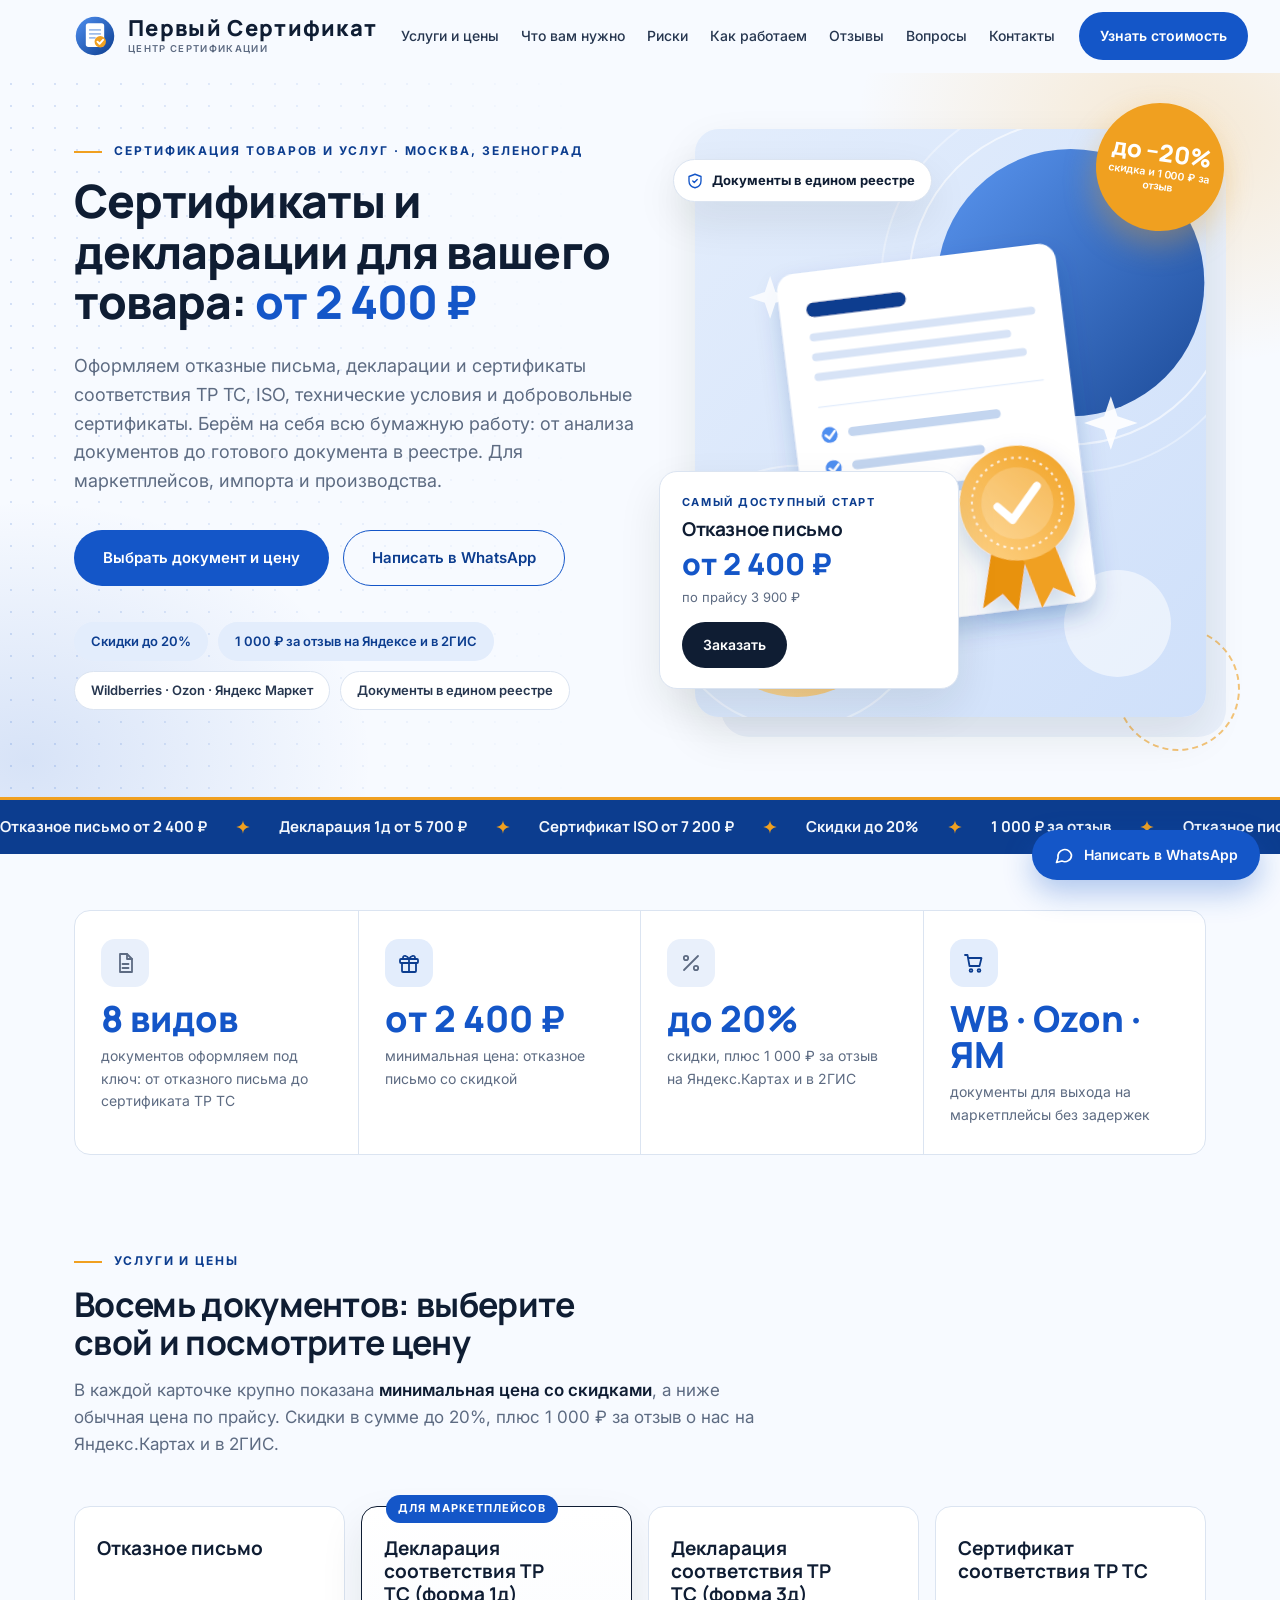
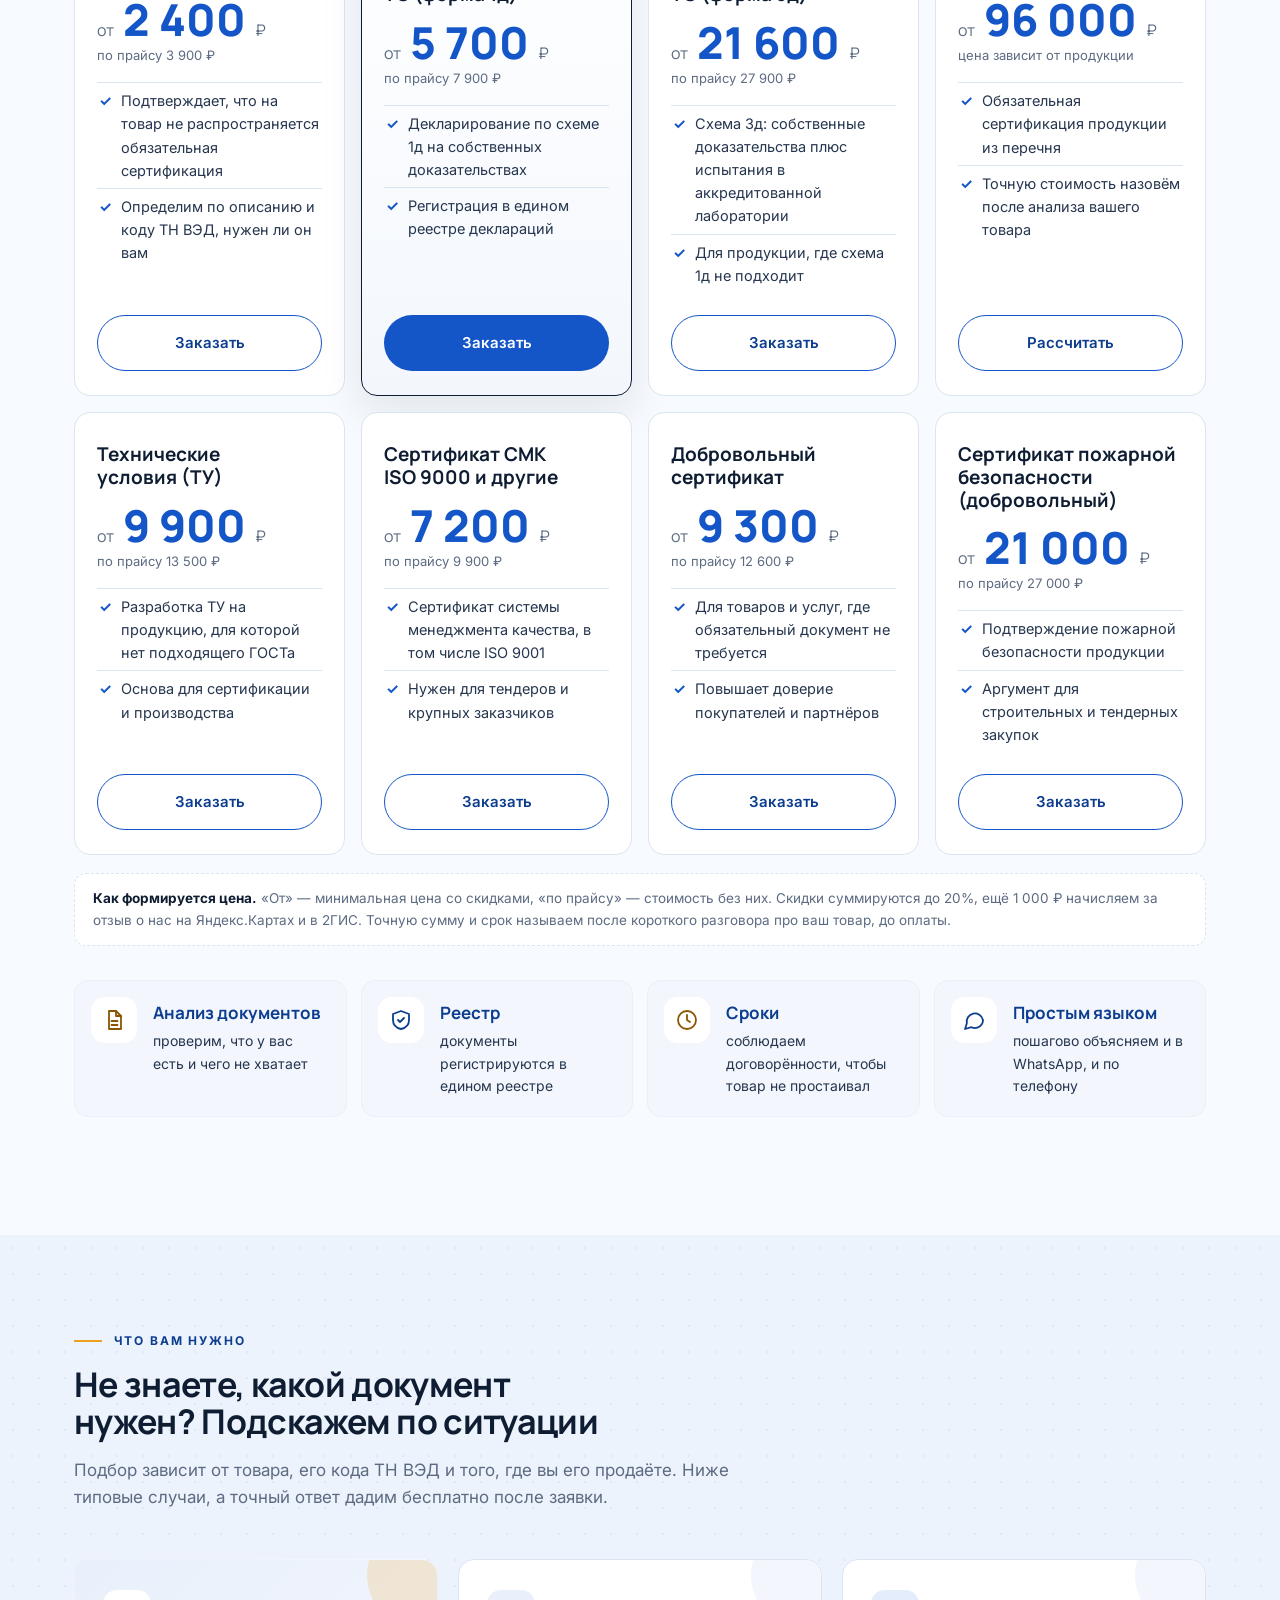
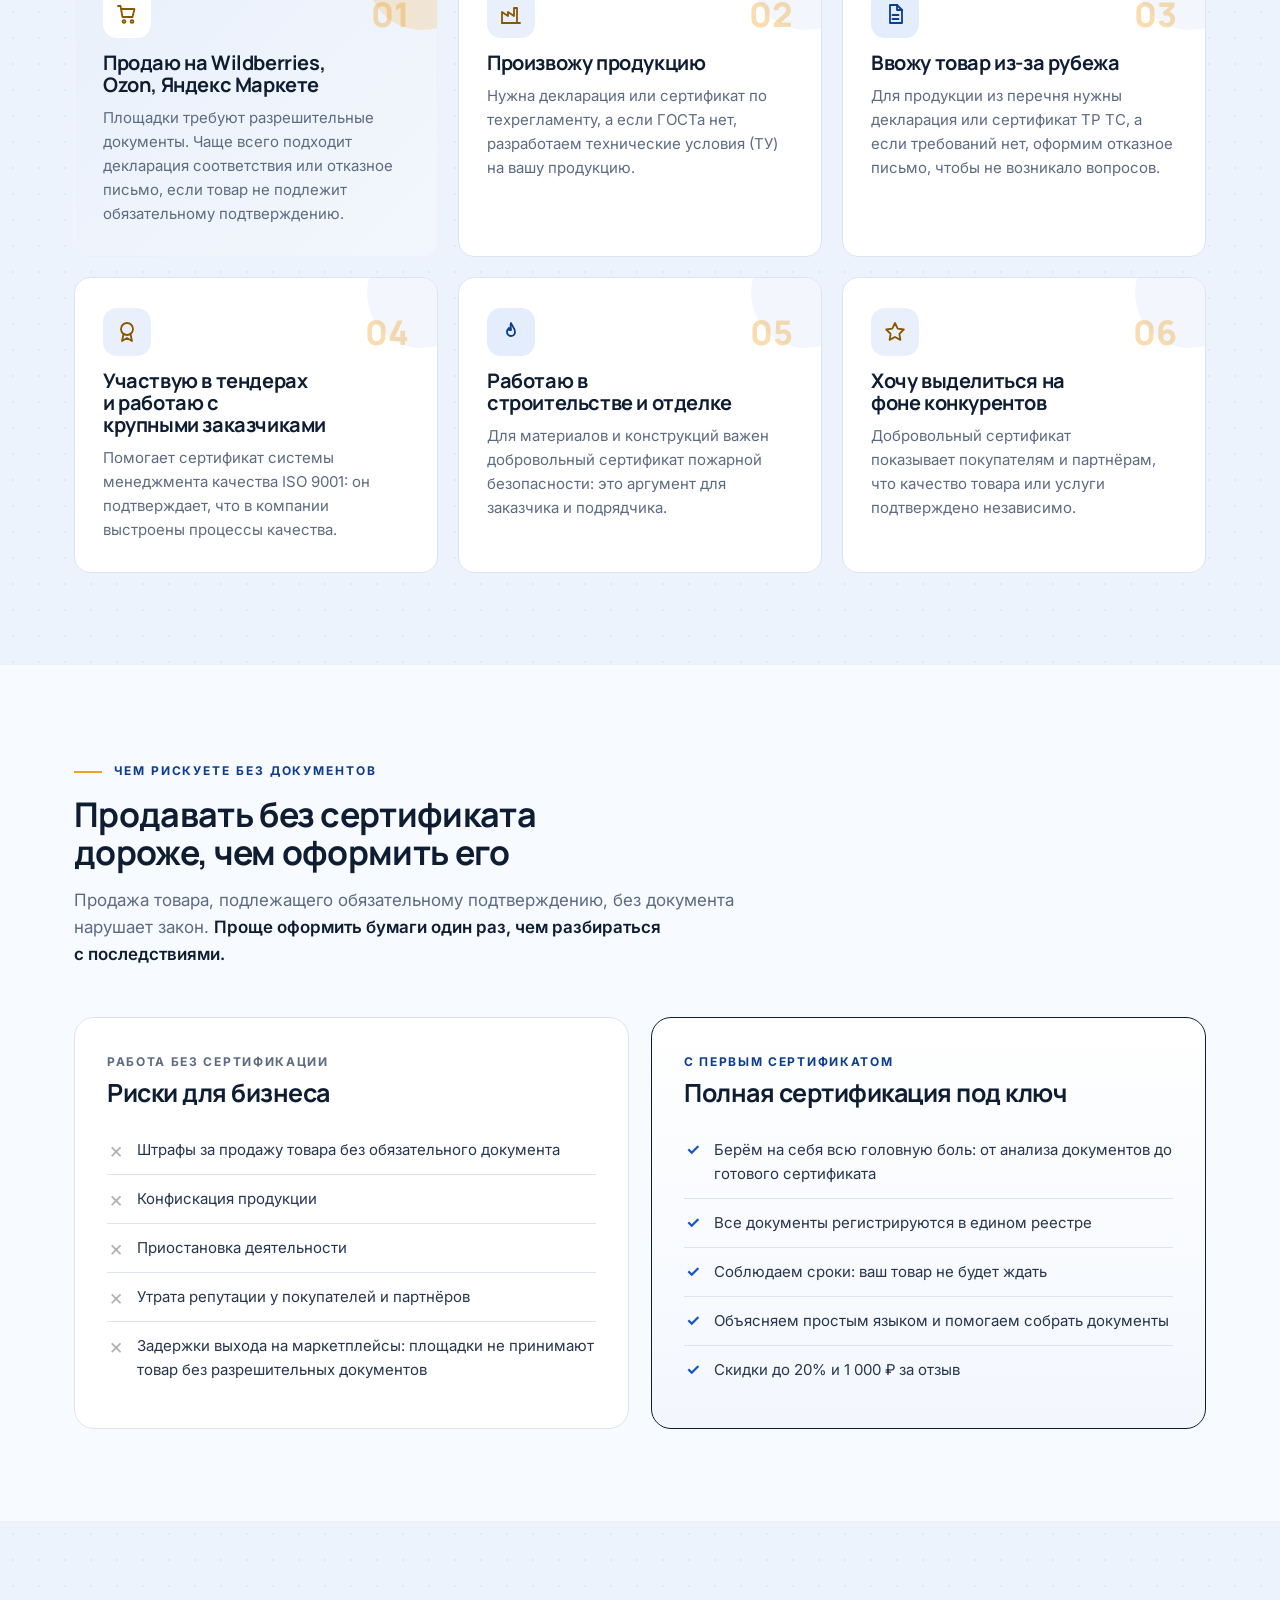
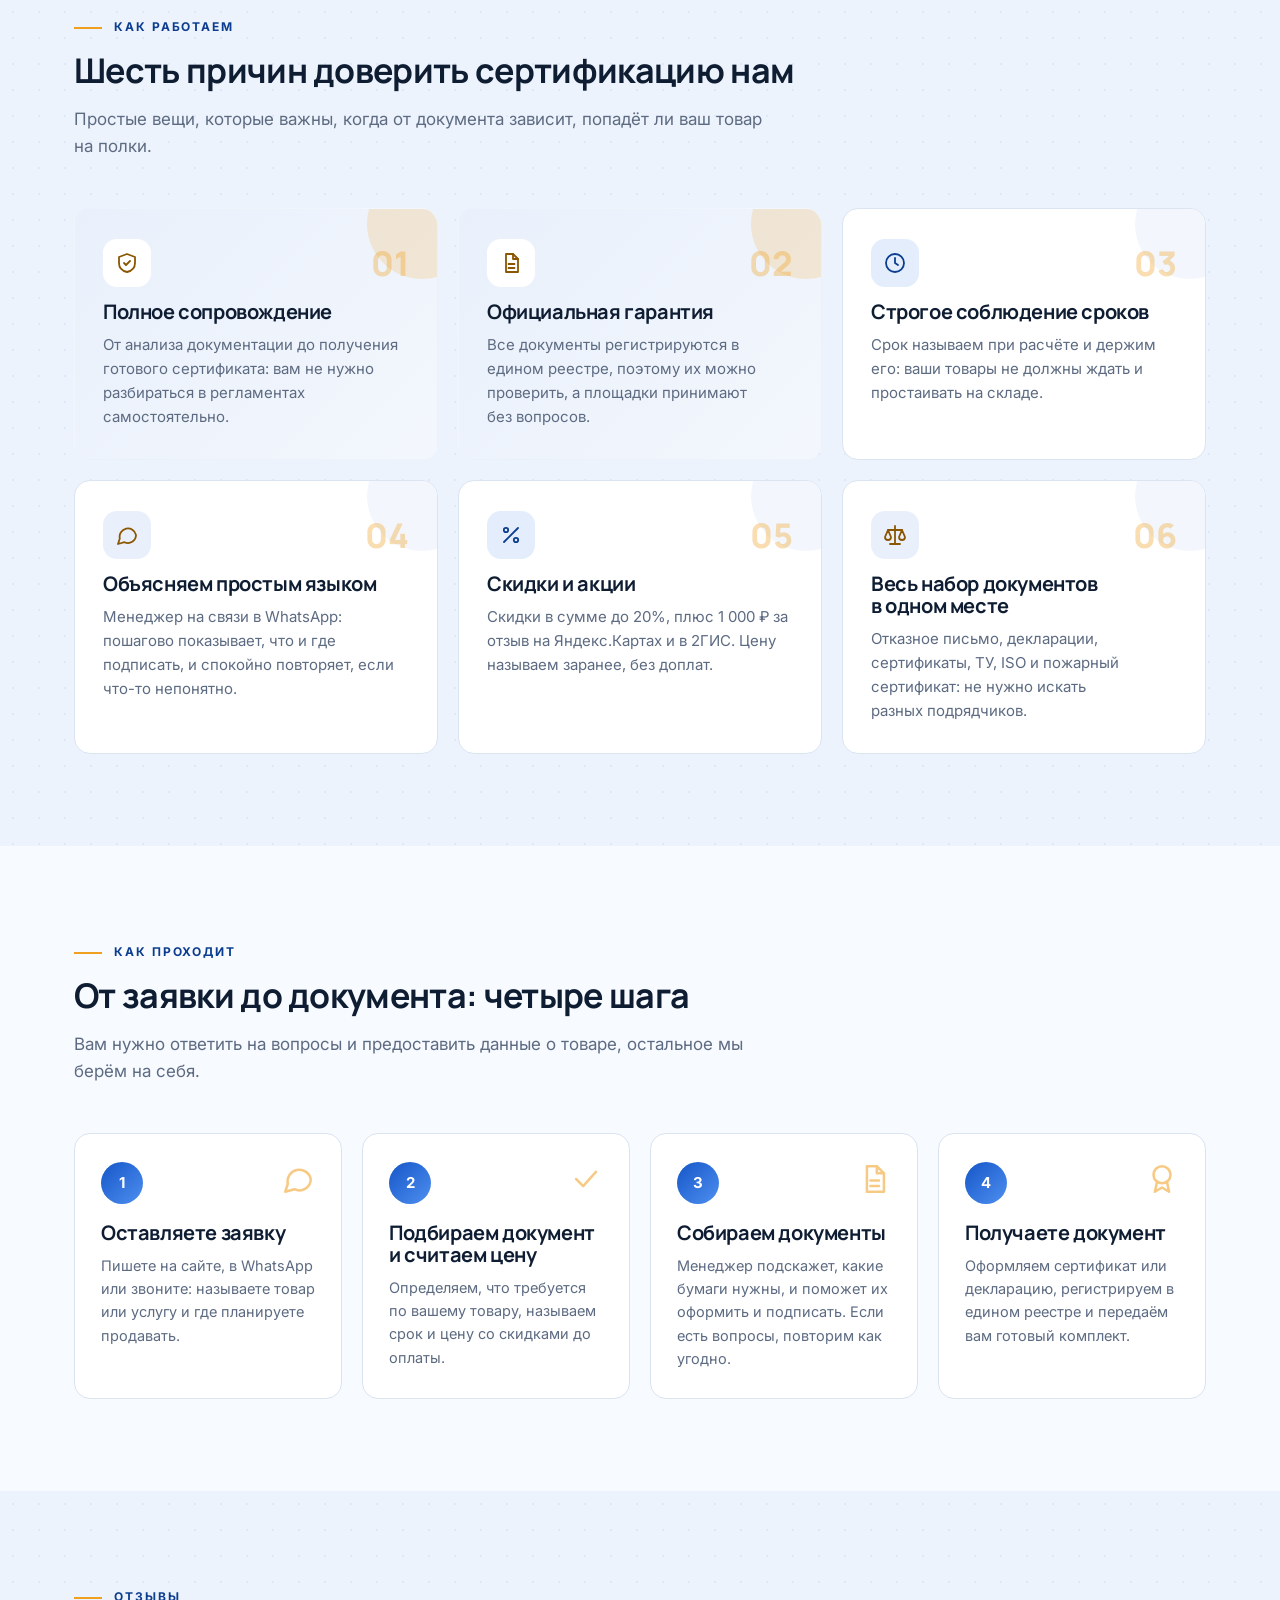
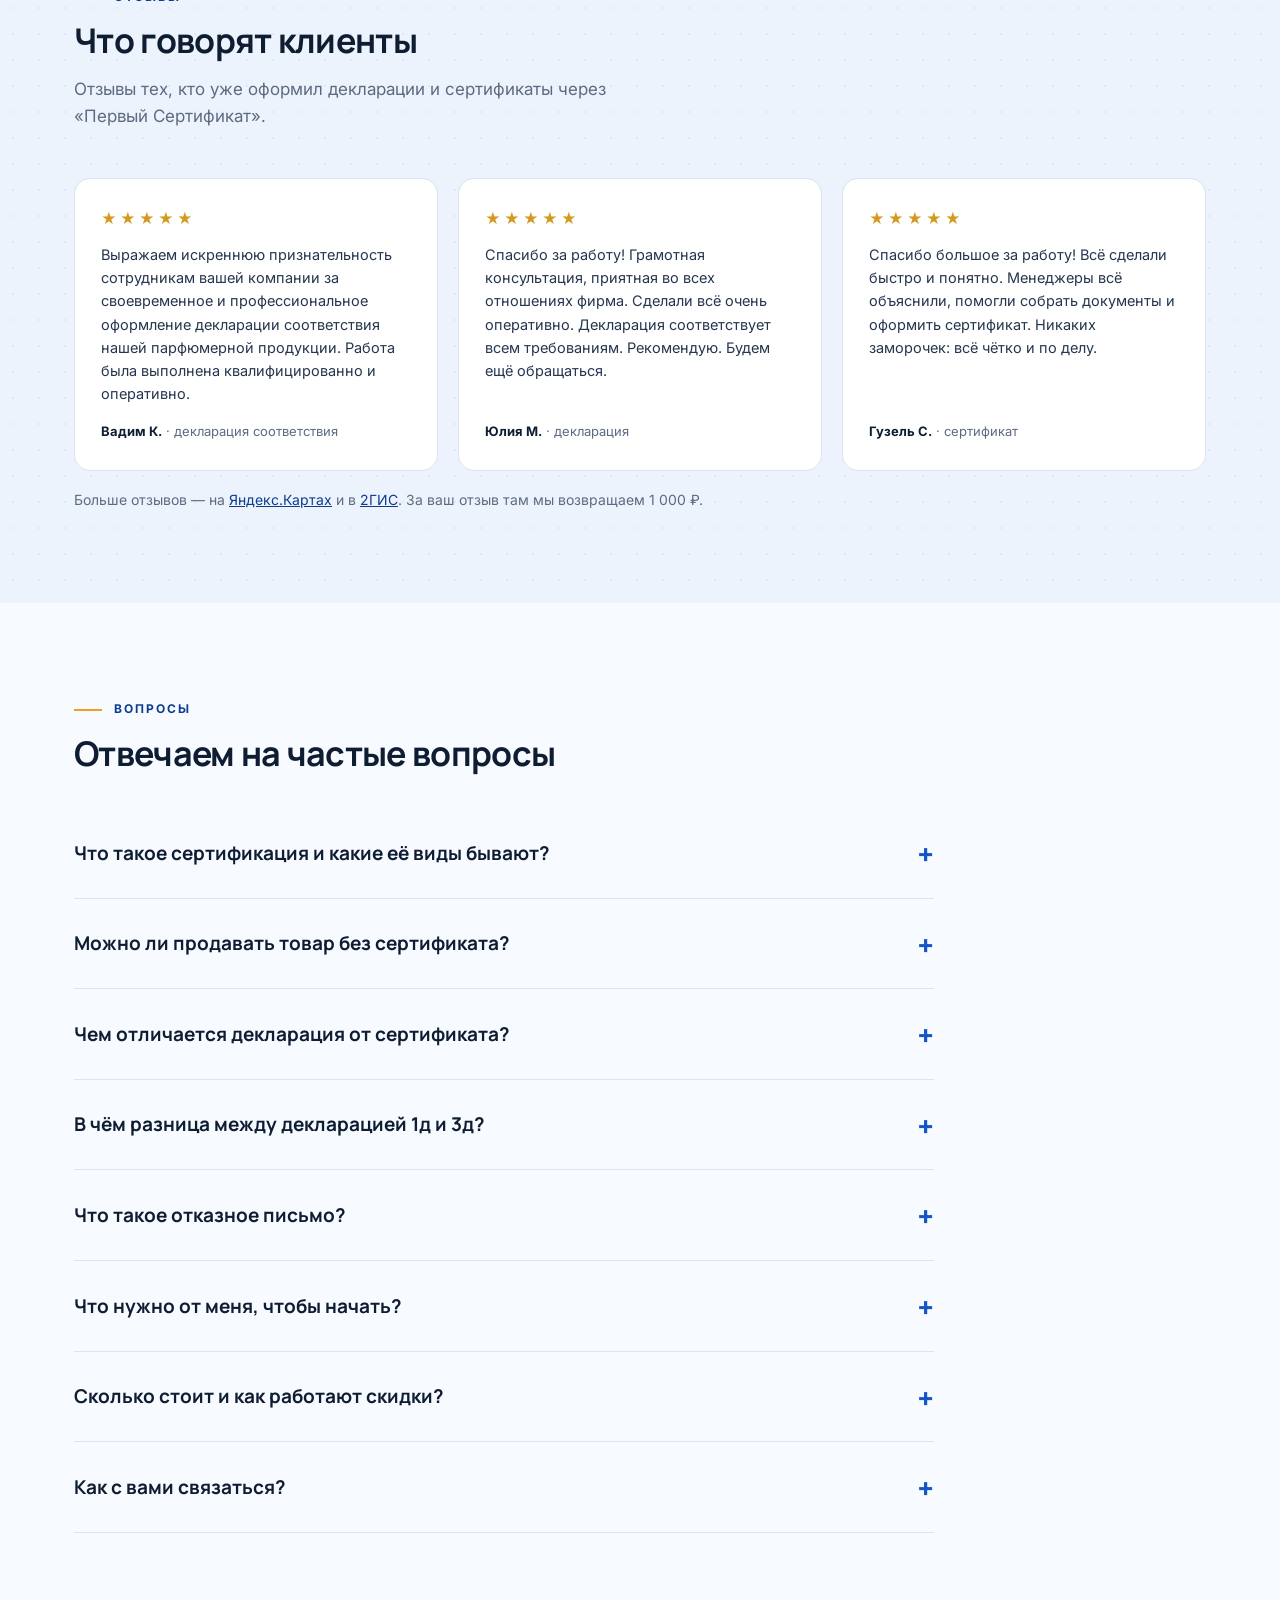
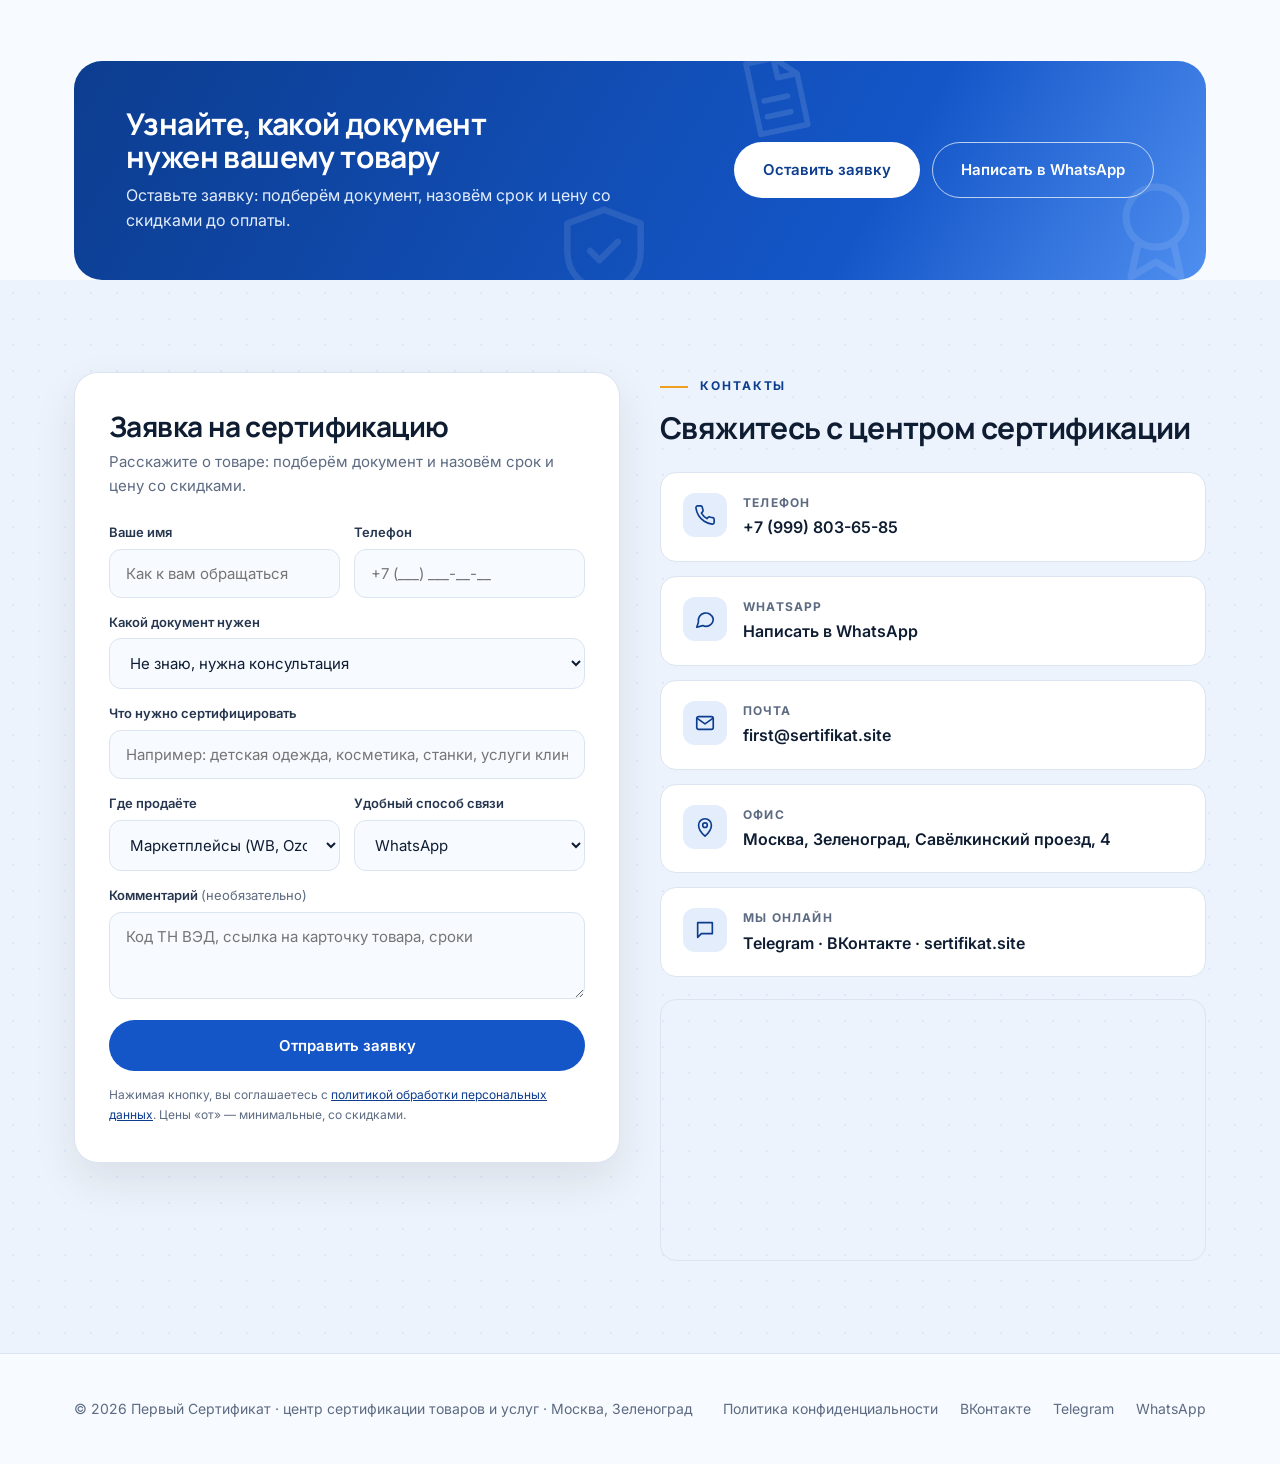
==== index.html @ b7034fd8 "init: landing for Pervy Sertifikat" ====
<!DOCTYPE html>
<html lang="ru">
<head>
<meta charset="UTF-8">
<meta name="viewport" content="width=device-width, initial-scale=1.0">
<meta name="robots" content="noindex, nofollow">
<title>Сертификация товаров и услуг: отказное письмо, декларация, сертификат ТР ТС от 2 400 ₽ | Первый Сертификат</title>
<meta name="description" content="Первый Сертификат: оформляем отказные письма, декларации и сертификаты соответствия ТР ТС, ISO, ТУ и добровольные сертификаты для товаров и услуг. Цены от 2 400 ₽, скидки до 20% и 1 000 ₽ за отзыв.">
<link rel="icon" href="img/favicon.svg" type="image/svg+xml">
<link rel="preconnect" href="https://fonts.googleapis.com">
<link rel="preconnect" href="https://fonts.gstatic.com" crossorigin>
<link href="https://fonts.googleapis.com/css2?family=Manrope:wght@500;600;700;800&family=Inter:wght@400;500;600;700&display=swap" rel="stylesheet">
<link rel="stylesheet" href="styles.css">
<link rel="stylesheet" href="blog/blog.css">
<link rel="alternate" type="application/rss+xml" title="Блог" href="feed.xml">
</head>
<body>
<svg width="0" height="0" style="position:absolute" aria-hidden="true"><defs>
<symbol id="i-shield" viewBox="0 0 24 24"><path d="M12 3l8 3v6c0 5-3.5 8-8 9-4.5-1-8-4-8-9V6z"/><path d="m9 12 2 2 4-4"/></symbol>
<symbol id="i-award" viewBox="0 0 24 24"><circle cx="12" cy="9" r="6"/><path d="m8.5 14-1.5 7 5-3 5 3-1.5-7"/></symbol>
<symbol id="i-gift" viewBox="0 0 24 24"><rect x="3" y="8" width="18" height="4" rx="1"/><path d="M12 8v13M5 12v8a1 1 0 0 0 1 1h12a1 1 0 0 0 1-1v-8"/><path d="M12 8c-2-4-6-4-6-1.5S10 8 12 8zm0 0c2-4 6-4 6-1.5S14 8 12 8z"/></symbol>
<symbol id="i-clock" viewBox="0 0 24 24"><circle cx="12" cy="12" r="9"/><path d="M12 7v5l3 2"/></symbol>
<symbol id="i-check" viewBox="0 0 24 24"><path d="m5 12 5 5 9-10"/></symbol>
<symbol id="i-chat" viewBox="0 0 24 24"><path d="M21 12a8 8 0 0 1-11.5 7.2L3 21l1.8-5.5A8 8 0 1 1 21 12z"/></symbol>
<symbol id="i-pin" viewBox="0 0 24 24"><path d="M12 22s7-6.2 7-12a7 7 0 1 0-14 0c0 5.800 7 12 7 12z"/><circle cx="12" cy="10" r="2.500"/></symbol>
<symbol id="i-cal" viewBox="0 0 24 24"><rect x="3.500" y="5" width="17" height="15.500" rx="2.500"/><path d="M3.500 10h17M8 3v4M16 3v4"/></symbol>
<symbol id="i-doc" viewBox="0 0 24 24"><path d="M7 3h7l5 5v13H7z"/><path d="M14 3v5h5M9.500 13h6M9.500 17h6"/></symbol>
<symbol id="i-cart" viewBox="0 0 24 24"><path d="M3 4h2.500l2 11h10l2-8H7"/><circle cx="9" cy="19.500" r="1.400"/><circle cx="17" cy="19.500" r="1.400"/></symbol>
<symbol id="i-factory" viewBox="0 0 24 24"><path d="M3 21V10l6 4v-4l6 4V6h3v15z"/><path d="M3 21h18"/></symbol>
<symbol id="i-percent" viewBox="0 0 24 24"><path d="M19 5 5 19"/><circle cx="7" cy="7" r="2.200"/><circle cx="17" cy="17" r="2.200"/></symbol>
<symbol id="i-scale" viewBox="0 0 24 24"><path d="M12 3v18M7 21h10M5 7h14"/><path d="m5 7-3 7a3 3 0 0 0 6 0zM19 7l-3 7a3 3 0 0 0 6 0z"/></symbol>
<symbol id="i-mail" viewBox="0 0 24 24"><rect x="3" y="5" width="18" height="14" rx="2"/><path d="m3.500 7 8.500 6 8.500-6"/></symbol>
<symbol id="i-lab" viewBox="0 0 24 24"><path d="M9 3h6M10 3v6l-5 9a2 2 0 0 0 1.800 3h10.400a2 2 0 0 0 1.800-3l-5-9V3"/><path d="M7.500 15h9"/></symbol>
<symbol id="i-fire" viewBox="0 0 24 24"><path d="M12 3c1 3 4 5 4 9a4 4 0 0 1-8 0c0-2 1-3 2-4 0 2 1 2.500 2 2 0-3-1-4 0-7z"/></symbol>
<symbol id="i-star" viewBox="0 0 24 24"><path d="m12 3 2.700 5.600 6.100.9-4.400 4.300 1 6.100L12 17l-5.400 2.900 1-6.100L3.200 9.500l6.100-.9z"/></symbol>
<symbol id="i-spark" viewBox="0 0 24 24"><path d="M12 2c.6 5 2.400 8.400 10 10-7.600 1.600-9.400 5-10 10-.6-5-2.400-8.400-10-10 7.600-1.600 9.400-5 10-10z" fill="currentColor" stroke="none"/></symbol>
</defs></svg>

<header class="header" id="header">
  <div class="header__inner">
    <a href="#top" class="logo" aria-label="Первый Сертификат — центр сертификации товаров и услуг">
      <img src="img/logo.svg" alt="Первый Сертификат" width="42" height="42">
      <span class="logo__t">Первый Сертификат<small>Центр сертификации</small></span>
    </a>
    <nav class="nav" id="nav">
      <a href="#prices">Услуги и цены</a>
      <a href="#which">Что вам нужно</a>
      <a href="#why">Риски</a>
      <a href="#how">Как работаем</a>
      <a href="#reviews">Отзывы</a>
      <a href="#faq">Вопросы</a>
      <a href="#contact">Контакты</a>
    <!-- BLOGNAV:START --><!-- BLOGNAV:END --></nav>
    <div class="header__right">
      <a href="tel:+79998036585" class="header__phone">+7 999 803-65-85</a>
      <a href="#contact" class="btn btn--primary">Узнать стоимость</a>
      <button class="burger" id="burger" aria-label="Меню"><span></span></button>
    </div>
  </div>
</header>

<main id="top">

<!-- HERO -->
<section class="hero">
  <div class="container hero__grid">
    <div>
      <p class="section-tag">Сертификация товаров и услуг · Москва, Зеленоград</p>
      <h1>Сертификаты и декларации для вашего товара: <em>от 2 400 ₽</em></h1>
      <p class="hero__lead">Оформляем отказные письма, декларации и сертификаты соответствия ТР ТС, ISO, технические условия и добровольные сертификаты. Берём на себя всю бумажную работу: от анализа документов до готового документа в реестре. Для маркетплейсов, импорта и производства.</p>
      <div class="hero__cta">
        <a href="#prices" class="btn btn--primary">Выбрать документ и цену</a>
        <a href="https://wa.me/79998036585?text=%D0%97%D0%B4%D1%80%D0%B0%D0%B2%D1%81%D1%82%D0%B2%D1%83%D0%B9%D1%82%D0%B5%21%20%D0%A5%D0%BE%D1%87%D1%83%20%D1%83%D0%B7%D0%BD%D0%B0%D1%82%D1%8C%20%D1%81%D1%82%D0%BE%D0%B8%D0%BC%D0%BE%D1%81%D1%82%D1%8C%20%D1%81%D0%B5%D1%80%D1%82%D0%B8%D1%84%D0%B8%D0%BA%D0%B0%D1%86%D0%B8%D0%B8%20%28%D1%81%20%D1%81%D0%B0%D0%B9%D1%82%D0%B0%29" target="_blank" rel="noopener" class="btn btn--outline">Написать в WhatsApp</a>
      </div>
      <div class="hero__chips">
        <span class="chip chip--gift">Скидки до 20%</span>
        <span class="chip chip--gift">1 000 ₽ за отзыв на Яндексе и в 2ГИС</span>
        <span class="chip">Wildberries · Ozon · Яндекс Маркет</span>
        <span class="chip">Документы в едином реестре</span>
      </div>
    </div>
    <div class="hero__visual">
      <div class="hero__photo">
        <img src="img/hero.svg" alt="Сертификат соответствия с печатью и отметками о проверке" fetchpriority="high">
      </div>
      <div class="sticker sticker--round"><b>до −20%</b><span>скидка и 1 000 ₽ за отзыв</span></div>
      <div class="sticker sticker--tag"><svg class="ic"><use href="#i-shield"/></svg>Документы в едином реестре</div>
      <aside class="hero__card">
        <p class="hero__card-tag">Самый доступный старт</p>
        <h3>Отказное письмо</h3>
        <p class="hero__card-price"><b>от 2 400 ₽</b> <span>по прайсу 3 900 ₽</span></p>
        <a href="#contact" data-package="Отказное письмо — от 2 400 ₽ (прайс 3 900 ₽)" class="btn btn--dark">Заказать</a>
      </aside>
    </div>
  </div>
</section>

<div class="ticker" aria-hidden="true"><div class="ticker__track"><span>Отказное письмо от 2 400 ₽</span><svg class="ic"><use href="#i-spark"/></svg><span>Декларация 1д от 5 700 ₽</span><svg class="ic"><use href="#i-spark"/></svg><span>Сертификат ISO от 7 200 ₽</span><svg class="ic"><use href="#i-spark"/></svg><span>Скидки до 20%</span><svg class="ic"><use href="#i-spark"/></svg><span>1 000 ₽ за отзыв</span><svg class="ic"><use href="#i-spark"/></svg><span>Отказное письмо от 2 400 ₽</span><svg class="ic"><use href="#i-spark"/></svg><span>Декларация 1д от 5 700 ₽</span><svg class="ic"><use href="#i-spark"/></svg><span>Сертификат ISO от 7 200 ₽</span><svg class="ic"><use href="#i-spark"/></svg><span>Скидки до 20%</span><svg class="ic"><use href="#i-spark"/></svg><span>1 000 ₽ за отзыв</span><svg class="ic"><use href="#i-spark"/></svg></div></div>

<!-- STATS -->
<section class="stats">
  <div class="container">
    <div class="stats__row">
      <div class="stat"><span class="ico"><svg class="ic"><use href="#i-doc"/></svg></span><b>8 видов</b><span>документов оформляем под ключ: от отказного письма до сертификата ТР ТС</span></div>
      <div class="stat"><span class="ico"><svg class="ic"><use href="#i-gift"/></svg></span><b>от 2 400 ₽</b><span>минимальная цена: отказное письмо со скидкой</span></div>
      <div class="stat"><span class="ico"><svg class="ic"><use href="#i-percent"/></svg></span><b>до 20%</b><span>скидки, плюс 1 000 ₽ за отзыв на Яндекс.Картах и в 2ГИС</span></div>
      <div class="stat"><span class="ico"><svg class="ic"><use href="#i-cart"/></svg></span><b>WB · Ozon · ЯМ</b><span>документы для выхода на маркетплейсы без задержек</span></div>
    </div>
  </div>
</section>

<!-- PRICES -->
<section id="prices">
  <div class="container">
    <p class="section-tag">Услуги и цены</p>
    <h2 class="section-title">Восемь документов: выберите свой и посмотрите цену</h2>
    <p class="section-lead">В каждой карточке крупно показана <b>минимальная цена со скидками</b>, а ниже обычная цена по прайсу. Скидки в сумме до 20%, плюс 1 000 ₽ за отзыв о нас на Яндекс.Картах и в 2ГИС.</p>

    <div class="tariffs tariffs--4">
      <article class="tariff">
        <p class="tariff__name">Отказное письмо</p>
        <p class="tariff__price"><small>от</small> 2 400 <small>₽</small></p>
        <p class="tariff__unit">по прайсу 3 900 ₽</p>
        <ul class="tariff__list">
          <li>Подтверждает, что на товар не распространяется обязательная сертификация</li>
          <li>Определим по описанию и коду ТН ВЭД, нужен ли он вам</li>
        </ul>
        <a href="#contact" data-package="Отказное письмо — от 2 400 ₽ (прайс 3 900 ₽)" class="btn btn--outline btn--block">Заказать</a>
      </article>
      <article class="tariff tariff--hit">
        <span class="tariff__badge">Для маркетплейсов</span>
        <p class="tariff__name">Декларация соответствия ТР ТС (форма 1д)</p>
        <p class="tariff__price"><small>от</small> 5 700 <small>₽</small></p>
        <p class="tariff__unit">по прайсу 7 900 ₽</p>
        <ul class="tariff__list">
          <li>Декларирование по схеме 1д на собственных доказательствах</li>
          <li>Регистрация в едином реестре деклараций</li>
        </ul>
        <a href="#contact" data-package="Декларация ТР ТС форма 1д — от 5 700 ₽ (прайс 7 900 ₽)" class="btn btn--primary btn--block">Заказать</a>
      </article>
      <article class="tariff">
        <p class="tariff__name">Декларация соответствия ТР ТС (форма 3д)</p>
        <p class="tariff__price"><small>от</small> 21 600 <small>₽</small></p>
        <p class="tariff__unit">по прайсу 27 900 ₽</p>
        <ul class="tariff__list">
          <li>Схема 3д: собственные доказательства плюс испытания в аккредитованной лаборатории</li>
          <li>Для продукции, где схема 1д не подходит</li>
        </ul>
        <a href="#contact" data-package="Декларация ТР ТС форма 3д — от 21 600 ₽ (прайс 27 900 ₽)" class="btn btn--outline btn--block">Заказать</a>
      </article>
      <article class="tariff">
        <p class="tariff__name">Сертификат соответствия ТР ТС</p>
        <p class="tariff__price"><small>от</small> 96 000 <small>₽</small></p>
        <p class="tariff__unit">цена зависит от продукции</p>
        <ul class="tariff__list">
          <li>Обязательная сертификация продукции из перечня</li>
          <li>Точную стоимость назовём после анализа вашего товара</li>
        </ul>
        <a href="#contact" data-package="Сертификат соответствия ТР ТС — от 96 000 ₽" class="btn btn--outline btn--block">Рассчитать</a>
      </article>
      <article class="tariff">
        <p class="tariff__name">Технические условия (ТУ)</p>
        <p class="tariff__price"><small>от</small> 9 900 <small>₽</small></p>
        <p class="tariff__unit">по прайсу 13 500 ₽</p>
        <ul class="tariff__list">
          <li>Разработка ТУ на продукцию, для которой нет подходящего ГОСТа</li>
          <li>Основа для сертификации и производства</li>
        </ul>
        <a href="#contact" data-package="Разработка ТУ — от 9 900 ₽ (прайс 13 500 ₽)" class="btn btn--outline btn--block">Заказать</a>
      </article>
      <article class="tariff">
        <p class="tariff__name">Сертификат СМК ISO 9000 и другие</p>
        <p class="tariff__price"><small>от</small> 7 200 <small>₽</small></p>
        <p class="tariff__unit">по прайсу 9 900 ₽</p>
        <ul class="tariff__list">
          <li>Сертификат системы менеджмента качества, в том числе ISO 9001</li>
          <li>Нужен для тендеров и крупных заказчиков</li>
        </ul>
        <a href="#contact" data-package="Сертификат СМК ISO — от 7 200 ₽ (прайс 9 900 ₽)" class="btn btn--outline btn--block">Заказать</a>
      </article>
      <article class="tariff">
        <p class="tariff__name">Добровольный сертификат</p>
        <p class="tariff__price"><small>от</small> 9 300 <small>₽</small></p>
        <p class="tariff__unit">по прайсу 12 600 ₽</p>
        <ul class="tariff__list">
          <li>Для товаров и услуг, где обязательный документ не требуется</li>
          <li>Повышает доверие покупателей и партнёров</li>
        </ul>
        <a href="#contact" data-package="Добровольный сертификат — от 9 300 ₽ (прайс 12 600 ₽)" class="btn btn--outline btn--block">Заказать</a>
      </article>
      <article class="tariff">
        <p class="tariff__name">Сертификат пожарной безопасности (добровольный)</p>
        <p class="tariff__price"><small>от</small> 21 000 <small>₽</small></p>
        <p class="tariff__unit">по прайсу 27 000 ₽</p>
        <ul class="tariff__list">
          <li>Подтверждение пожарной безопасности продукции</li>
          <li>Аргумент для строительных и тендерных закупок</li>
        </ul>
        <a href="#contact" data-package="Добровольный сертификат пожарной безопасности — от 21 000 ₽ (прайс 27 000 ₽)" class="btn btn--outline btn--block">Заказать</a>
      </article>
    </div>
    <p class="price-note"><b>Как формируется цена.</b> «От» — минимальная цена со скидками, «по прайсу» — стоимость без них. Скидки суммируются до 20%, ещё 1 000 ₽ начисляем за отзыв о нас на Яндекс.Картах и в 2ГИС. Точную сумму и срок называем после короткого разговора про ваш товар, до оплаты.</p>

    <div class="included" style="margin-top:34px">
      <div><span class="ico"><svg class="ic"><use href="#i-doc"/></svg></span><b>Анализ документов</b>проверим, что у вас есть и чего не хватает</div>
      <div><span class="ico"><svg class="ic"><use href="#i-shield"/></svg></span><b>Реестр</b>документы регистрируются в едином реестре</div>
      <div><span class="ico"><svg class="ic"><use href="#i-clock"/></svg></span><b>Сроки</b>соблюдаем договорённости, чтобы товар не простаивал</div>
      <div><span class="ico"><svg class="ic"><use href="#i-chat"/></svg></span><b>Простым языком</b>пошагово объясняем и в WhatsApp, и по телефону</div>
    </div>
  </div>
</section>

<!-- WHICH -->
<section id="which" class="alt">
  <div class="container">
    <p class="section-tag">Что вам нужно</p>
    <h2 class="section-title">Не знаете, какой документ нужен? Подскажем по ситуации</h2>
    <p class="section-lead">Подбор зависит от товара, его кода ТН ВЭД и того, где вы его продаёте. Ниже типовые случаи, а точный ответ дадим бесплатно после заявки.</p>
    <div class="offer-grid">
      <div class="offer-card offer-card--gift">
        <div class="offer-card__top"><span class="ico"><svg class="ic"><use href="#i-cart"/></svg></span><div class="offer-card__num">01</div></div>
        <h3>Продаю на Wildberries, Ozon, Яндекс Маркете</h3>
        <p>Площадки требуют разрешительные документы. Чаще всего подходит декларация соответствия или отказное письмо, если товар не подлежит обязательному подтверждению.</p>
      </div>
      <div class="offer-card">
        <div class="offer-card__top"><span class="ico"><svg class="ic"><use href="#i-factory"/></svg></span><div class="offer-card__num">02</div></div>
        <h3>Произвожу продукцию</h3>
        <p>Нужна декларация или сертификат по техрегламенту, а если ГОСТа нет, разработаем технические условия (ТУ) на вашу продукцию.</p>
      </div>
      <div class="offer-card">
        <div class="offer-card__top"><span class="ico"><svg class="ic"><use href="#i-doc"/></svg></span><div class="offer-card__num">03</div></div>
        <h3>Ввожу товар из-за рубежа</h3>
        <p>Для продукции из перечня нужны декларация или сертификат ТР ТС, а если требований нет, оформим отказное письмо, чтобы не возникало вопросов.</p>
      </div>
      <div class="offer-card">
        <div class="offer-card__top"><span class="ico"><svg class="ic"><use href="#i-award"/></svg></span><div class="offer-card__num">04</div></div>
        <h3>Участвую в тендерах и работаю с крупными заказчиками</h3>
        <p>Помогает сертификат системы менеджмента качества ISO 9001: он подтверждает, что в компании выстроены процессы качества.</p>
      </div>
      <div class="offer-card">
        <div class="offer-card__top"><span class="ico"><svg class="ic"><use href="#i-fire"/></svg></span><div class="offer-card__num">05</div></div>
        <h3>Работаю в строительстве и отделке</h3>
        <p>Для материалов и конструкций важен добровольный сертификат пожарной безопасности: это аргумент для заказчика и подрядчика.</p>
      </div>
      <div class="offer-card">
        <div class="offer-card__top"><span class="ico"><svg class="ic"><use href="#i-star"/></svg></span><div class="offer-card__num">06</div></div>
        <h3>Хочу выделиться на фоне конкурентов</h3>
        <p>Добровольный сертификат показывает покупателям и партнёрам, что качество товара или услуги подтверждено независимо.</p>
      </div>
    </div>
  </div>
</section>

<!-- WHY -->
<section id="why">
  <div class="container">
    <p class="section-tag">Чем рискуете без документов</p>
    <h2 class="section-title">Продавать без сертификата дороже, чем оформить его</h2>
    <p class="section-lead">Продажа товара, подлежащего обязательному подтверждению, без документа нарушает закон. <b>Проще оформить бумаги один раз, чем разбираться с последствиями.</b></p>
    <div class="versus">
      <div class="versus__col">
        <p class="versus__label">Работа без сертификации</p>
        <h3>Риски для бизнеса</h3>
        <ul>
          <li>Штрафы за продажу товара без обязательного документа</li>
          <li>Конфискация продукции</li>
          <li>Приостановка деятельности</li>
          <li>Утрата репутации у покупателей и партнёров</li>
          <li>Задержки выхода на маркетплейсы: площадки не принимают товар без разрешительных документов</li>
        </ul>
      </div>
      <div class="versus__col versus__col--good">
        <p class="versus__label">С Первым Сертификатом</p>
        <h3>Полная сертификация под ключ</h3>
        <ul>
          <li>Берём на себя всю головную боль: от анализа документов до готового сертификата</li>
          <li>Все документы регистрируются в едином реестре</li>
          <li>Соблюдаем сроки: ваш товар не будет ждать</li>
          <li>Объясняем простым языком и помогаем собрать документы</li>
          <li>Скидки до 20% и 1 000 ₽ за отзыв</li>
        </ul>
      </div>
    </div>
  </div>
</section>

<!-- HOW -->
<section id="how" class="alt">
  <div class="container">
    <p class="section-tag">Как работаем</p>
    <h2 class="section-title">Шесть причин доверить сертификацию нам</h2>
    <p class="section-lead">Простые вещи, которые важны, когда от документа зависит, попадёт ли ваш товар на полки.</p>
    <div class="offer-grid">
      <div class="offer-card offer-card--gift">
        <div class="offer-card__top"><span class="ico"><svg class="ic"><use href="#i-shield"/></svg></span><div class="offer-card__num">01</div></div>
        <h3>Полное сопровождение</h3>
        <p>От анализа документации до получения готового сертификата: вам не нужно разбираться в регламентах самостоятельно.</p>
      </div>
      <div class="offer-card offer-card--gift">
        <div class="offer-card__top"><span class="ico"><svg class="ic"><use href="#i-doc"/></svg></span><div class="offer-card__num">02</div></div>
        <h3>Официальная гарантия</h3>
        <p>Все документы регистрируются в едином реестре, поэтому их можно проверить, а площадки принимают без вопросов.</p>
      </div>
      <div class="offer-card">
        <div class="offer-card__top"><span class="ico"><svg class="ic"><use href="#i-clock"/></svg></span><div class="offer-card__num">03</div></div>
        <h3>Строгое соблюдение сроков</h3>
        <p>Срок называем при расчёте и держим его: ваши товары не должны ждать и простаивать на складе.</p>
      </div>
      <div class="offer-card">
        <div class="offer-card__top"><span class="ico"><svg class="ic"><use href="#i-chat"/></svg></span><div class="offer-card__num">04</div></div>
        <h3>Объясняем простым языком</h3>
        <p>Менеджер на связи в WhatsApp: пошагово показывает, что и где подписать, и спокойно повторяет, если что-то непонятно.</p>
      </div>
      <div class="offer-card">
        <div class="offer-card__top"><span class="ico"><svg class="ic"><use href="#i-percent"/></svg></span><div class="offer-card__num">05</div></div>
        <h3>Скидки и акции</h3>
        <p>Скидки в сумме до 20%, плюс 1 000 ₽ за отзыв на Яндекс.Картах и в 2ГИС. Цену называем заранее, без доплат.</p>
      </div>
      <div class="offer-card">
        <div class="offer-card__top"><span class="ico"><svg class="ic"><use href="#i-scale"/></svg></span><div class="offer-card__num">06</div></div>
        <h3>Весь набор документов в одном месте</h3>
        <p>Отказное письмо, декларации, сертификаты, ТУ, ISO и пожарный сертификат: не нужно искать разных подрядчиков.</p>
      </div>
    </div>
  </div>
</section>

<!-- PROCESS -->
<section id="process">
  <div class="container">
    <p class="section-tag">Как проходит</p>
    <h2 class="section-title">От заявки до документа: четыре шага</h2>
    <p class="section-lead">Вам нужно ответить на вопросы и предоставить данные о товаре, остальное мы берём на себя.</p>
    <div class="steps steps--4">
      <div class="step">
        <span class="step__n">1</span>
        <svg class="ic step__ic"><use href="#i-chat"/></svg>
        <h3>Оставляете заявку</h3>
        <p>Пишете на сайте, в WhatsApp или звоните: называете товар или услугу и где планируете продавать.</p>
      </div>
      <div class="step">
        <span class="step__n">2</span>
        <svg class="ic step__ic"><use href="#i-check"/></svg>
        <h3>Подбираем документ и считаем цену</h3>
        <p>Определяем, что требуется по вашему товару, называем срок и цену со скидками до оплаты.</p>
      </div>
      <div class="step">
        <span class="step__n">3</span>
        <svg class="ic step__ic"><use href="#i-doc"/></svg>
        <h3>Собираем документы</h3>
        <p>Менеджер подскажет, какие бумаги нужны, и поможет их оформить и подписать. Если есть вопросы, повторим как угодно.</p>
      </div>
      <div class="step">
        <span class="step__n">4</span>
        <svg class="ic step__ic"><use href="#i-award"/></svg>
        <h3>Получаете документ</h3>
        <p>Оформляем сертификат или декларацию, регистрируем в едином реестре и передаём вам готовый комплект.</p>
      </div>
    </div>
  </div>
</section>

<!-- REVIEWS -->
<section id="reviews" class="alt">
  <div class="container">
    <p class="section-tag">Отзывы</p>
    <h2 class="section-title">Что говорят клиенты</h2>
    <p class="section-lead">Отзывы тех, кто уже оформил декларации и сертификаты через «Первый Сертификат».</p>
    <div class="reviews">
      <div class="review">
        <div class="review__stars">★★★★★</div>
        <p>Выражаем искреннюю признательность сотрудникам вашей компании за своевременное и профессиональное оформление декларации соответствия нашей парфюмерной продукции. Работа была выполнена квалифицированно и оперативно.</p>
        <footer><b>Вадим К.</b> · декларация соответствия</footer>
      </div>
      <div class="review">
        <div class="review__stars">★★★★★</div>
        <p>Спасибо за работу! Грамотная консультация, приятная во всех отношениях фирма. Сделали всё очень оперативно. Декларация соответствует всем требованиям. Рекомендую. Будем ещё обращаться.</p>
        <footer><b>Юлия М.</b> · декларация</footer>
      </div>
      <div class="review">
        <div class="review__stars">★★★★★</div>
        <p>Спасибо большое за работу! Всё сделали быстро и понятно. Менеджеры всё объяснили, помогли собрать документы и оформить сертификат. Никаких заморочек: всё чётко и по делу.</p>
        <footer><b>Гузель С.</b> · сертификат</footer>
      </div>
    </div>
    <p class="reviews-note">Больше отзывов — на <a href="https://yandex.ru/maps/org/pervy_sertifikat/239332806881/" target="_blank" rel="noopener">Яндекс.Картах</a> и в <a href="https://2gis.ru/zelenograd/firm/70000001087208033" target="_blank" rel="noopener">2ГИС</a>. За ваш отзыв там мы возвращаем 1 000 ₽.</p>
  </div>
</section>

<!-- FAQ -->
<section id="faq">
  <div class="container">
    <p class="section-tag">Вопросы</p>
    <h2 class="section-title">Отвечаем на частые вопросы</h2>
    <div class="faq" style="margin-top:36px">
      <details class="faq__item">
        <summary>Что такое сертификация и какие её виды бывают?</summary>
        <p>Сертификация — это процедура подтверждения, что товар, работа или услуга соответствует установленным требованиям: техническим регламентам, ГОСТам и другим нормам. Итог — официальный документ (сертификат, декларация и другие). Она бывает обязательной, когда продукция входит в специальный перечень, и добровольной, когда вы сами хотите подтвердить качество и выделиться среди конкурентов.</p>
      </details>
      <details class="faq__item">
        <summary>Можно ли продавать товар без сертификата?</summary>
        <p>Если товар подлежит обязательному подтверждению, продавать его без документа нельзя: это нарушение закона, за которое грозят штрафы, конфискация продукции и приостановка деятельности. Если товар не входит в перечни, может понадобиться отказное письмо. Мы подскажем, что нужно именно вам.</p>
      </details>
      <details class="faq__item">
        <summary>Чем отличается декларация от сертификата?</summary>
        <p>Декларацию оформляет сам заявитель на основании собственных доказательств (и при необходимости протоколов испытаний), а сертификат выдаёт орган по сертификации после оценки продукции. Что именно нужно, определяется техническим регламентом и видом продукции. Для части товаров достаточно декларации, для других обязателен сертификат.</p>
      </details>
      <details class="faq__item">
        <summary>В чём разница между декларацией 1д и 3д?</summary>
        <p>Форма 1д: декларирование на основании собственных доказательств заявителя. Форма 3д: к собственным доказательствам добавляются протоколы испытаний аккредитованной лаборатории. Какая схема допустима для вашего товара, зависит от технического регламента, поэтому мы сначала смотрим на продукцию, а потом называем цену.</p>
      </details>
      <details class="faq__item">
        <summary>Что такое отказное письмо?</summary>
        <p>Это документ, который подтверждает, что на вашу продукцию не распространяются требования обязательной сертификации или декларирования. Его часто просят таможня, торговые сети и маркетплейсы. Мы определим по коду ТН ВЭД и описанию товара, нужно ли оно вам.</p>
      </details>
      <details class="faq__item">
        <summary>Что нужно от меня, чтобы начать?</summary>
        <p>Название и описание товара, его назначение, данные о производителе или поставщике и, если есть, технические документы. Остальное подскажет менеджер: что и где подписать, и пошагово проведёт через оформление.</p>
      </details>
      <details class="faq__item">
        <summary>Сколько стоит и как работают скидки?</summary>
        <p>Цены на сайте показаны двумя числами: минимальная, со скидками, и по прайсу. Скидки в сумме до 20%, плюс 1 000 ₽ за отзыв о нас на Яндекс.Картах и в 2ГИС. Точную стоимость и срок называем до оплаты, после короткого разговора про ваш товар.</p>
      </details>
      <details class="faq__item">
        <summary>Как с вами связаться?</summary>
        <p>Через форму на сайте, по телефону +7 999 803-65-85 или в WhatsApp. Офис находится в Москве, в Зеленограде: Савёлкинский проезд, 4. Новости и акции публикуем в <a href="https://t.me/FirstSert" target="_blank" rel="noopener">Telegram-канале</a> и во <a href="https://vk.ru/1sertifikat" target="_blank" rel="noopener">ВКонтакте</a>.</p>
      </details>
    </div>
  </div>
</section>

<!-- BAND -->
<section class="band-wrap">
  <div class="container">
    <div class="band">
      <svg class="deco deco--b1" aria-hidden="true"><use href="#i-doc"/></svg>
      <svg class="deco deco--b2" aria-hidden="true"><use href="#i-shield"/></svg>
      <svg class="deco deco--b3" aria-hidden="true"><use href="#i-award"/></svg>
      <div>
        <h2>Узнайте, какой документ нужен вашему товару</h2>
        <p>Оставьте заявку: подберём документ, назовём срок и цену со скидками до оплаты.</p>
      </div>
      <div class="band__btns">
        <a href="#contact" class="btn btn--light">Оставить заявку</a>
        <a href="https://wa.me/79998036585?text=%D0%97%D0%B4%D1%80%D0%B0%D0%B2%D1%81%D1%82%D0%B2%D1%83%D0%B9%D1%82%D0%B5%21%20%D0%A5%D0%BE%D1%87%D1%83%20%D1%83%D0%B7%D0%BD%D0%B0%D1%82%D1%8C%20%D1%81%D1%82%D0%BE%D0%B8%D0%BC%D0%BE%D1%81%D1%82%D1%8C%20%D1%81%D0%B5%D1%80%D1%82%D0%B8%D1%84%D0%B8%D0%BA%D0%B0%D1%86%D0%B8%D0%B8%20%28%D1%81%20%D1%81%D0%B0%D0%B9%D1%82%D0%B0%29" target="_blank" rel="noopener" class="btn btn--ghost">Написать в WhatsApp</a>
      </div>
    </div>
  </div>
</section>

<!-- CONTACT -->
<section id="contact" class="alt">
  <div class="container contact__grid">
    <form class="form leadForm" id="leadForm" novalidate>
      <h3>Заявка на сертификацию</h3>
      <p class="form__sub">Расскажите о товаре: подберём документ и назовём срок и цену со скидками.</p>
      <input type="text" name="_gotcha" style="display:none" tabindex="-1" autocomplete="off">
      <div class="field-row">
        <div class="field">
          <label for="f-name">Ваше имя</label>
          <input type="text" id="f-name" name="name" placeholder="Как к вам обращаться" required>
        </div>
        <div class="field">
          <label for="f-phone">Телефон</label>
          <input type="tel" id="f-phone" name="phone" placeholder="+7 (___) ___-__-__" required>
        </div>
      </div>
      <div class="field">
        <label for="f-package">Какой документ нужен</label>
        <select id="f-package" name="package">
          <option value="Не знаю, нужна консультация">Не знаю, нужна консультация</option>
          <option value="Отказное письмо — от 2 400 ₽ (прайс 3 900 ₽)">Отказное письмо — от 2 400 ₽</option>
          <option value="Декларация ТР ТС форма 1д — от 5 700 ₽ (прайс 7 900 ₽)">Декларация ТР ТС, форма 1д — от 5 700 ₽</option>
          <option value="Декларация ТР ТС форма 3д — от 21 600 ₽ (прайс 27 900 ₽)">Декларация ТР ТС, форма 3д — от 21 600 ₽</option>
          <option value="Сертификат соответствия ТР ТС — от 96 000 ₽">Сертификат соответствия ТР ТС — от 96 000 ₽</option>
          <option value="Разработка ТУ — от 9 900 ₽ (прайс 13 500 ₽)">Технические условия (ТУ) — от 9 900 ₽</option>
          <option value="Сертификат СМК ISO — от 7 200 ₽ (прайс 9 900 ₽)">Сертификат СМК ISO — от 7 200 ₽</option>
          <option value="Добровольный сертификат — от 9 300 ₽ (прайс 12 600 ₽)">Добровольный сертификат — от 9 300 ₽</option>
          <option value="Добровольный сертификат пожарной безопасности — от 21 000 ₽ (прайс 27 000 ₽)">Сертификат пожарной безопасности — от 21 000 ₽</option>
        </select>
      </div>
      <div class="field">
        <label for="f-product">Что нужно сертифицировать</label>
        <input type="text" id="f-product" name="product" placeholder="Например: детская одежда, косметика, станки, услуги клининга">
      </div>
      <div class="field-row">
        <div class="field">
          <label for="f-where">Где продаёте</label>
          <select id="f-where" name="where">
            <option value="Маркетплейсы (WB, Ozon, ЯМ)">Маркетплейсы (WB, Ozon, ЯМ)</option>
            <option value="Розница / опт">Розница или опт</option>
            <option value="Импорт">Ввожу из-за рубежа</option>
            <option value="Собственное производство">Собственное производство</option>
            <option value="Тендеры / госзаказ">Тендеры и госзаказ</option>
            <option value="Другое">Другое</option>
          </select>
        </div>
        <div class="field">
          <label for="f-messenger">Удобный способ связи</label>
          <select id="f-messenger" name="messenger">
            <option value="WhatsApp">WhatsApp</option>
            <option value="Telegram">Telegram</option>
            <option value="Звонок">Только звонок</option>
          </select>
        </div>
      </div>
      <div class="field">
        <label for="f-comment">Комментарий <span style="font-weight:400;color:var(--clr-text-soft)">(необязательно)</span></label>
        <textarea id="f-comment" name="comment" rows="3" placeholder="Код ТН ВЭД, ссылка на карточку товара, сроки"></textarea>
      </div>
      <button type="submit" class="btn btn--primary btn--block">Отправить заявку</button>
      <p class="form__agree">Нажимая кнопку, вы соглашаетесь с <a href="privacy.html" target="_blank">политикой обработки персональных данных</a>. Цены «от» — минимальные, со скидками.</p>
    </form>

    <div>
      <p class="section-tag">Контакты</p>
      <h2 class="section-title" style="font-size:30px">Свяжитесь с центром сертификации</h2>
      <div class="contacts" style="margin-top:28px">
        <div class="contact-card">
          <div class="contact-card__icon"><svg viewBox="0 0 24 24" fill="none" stroke="currentColor" stroke-width="1.8" stroke-linecap="round" stroke-linejoin="round"><path d="M22 16.9v3a2 2 0 0 1-2.2 2 19.8 19.8 0 0 1-8.6-3.1 19.5 19.5 0 0 1-6-6A19.8 19.8 0 0 1 2.1 4.2 2 2 0 0 1 4.1 2h3a2 2 0 0 1 2 1.7c.1 1 .4 1.9.7 2.8a2 2 0 0 1-.5 2.1L8.1 9.900a16 16 0 0 0 6 6l1.300-1.300a2 2 0 0 1 2.100-.4c.9.3 1.800.6 2.800.7a2 2 0 0 1 1.700 2z"/></svg></div>
          <div><small>Телефон</small><b><a href="tel:+79998036585">+7 (999) 803-65-85</a></b></div>
        </div>
        <div class="contact-card">
          <div class="contact-card__icon"><svg class="ic"><use href="#i-chat"/></svg></div>
          <div><small>WhatsApp</small><b><a href="https://wa.me/79998036585?text=%D0%97%D0%B4%D1%80%D0%B0%D0%B2%D1%81%D1%82%D0%B2%D1%83%D0%B9%D1%82%D0%B5%21%20%D0%A5%D0%BE%D1%87%D1%83%20%D1%83%D0%B7%D0%BD%D0%B0%D1%82%D1%8C%20%D1%81%D1%82%D0%BE%D0%B8%D0%BC%D0%BE%D1%81%D1%82%D1%8C%20%D1%81%D0%B5%D1%80%D1%82%D0%B8%D1%84%D0%B8%D0%BA%D0%B0%D1%86%D0%B8%D0%B8%20%28%D1%81%20%D1%81%D0%B0%D0%B9%D1%82%D0%B0%29" target="_blank" rel="noopener">Написать в WhatsApp</a></b></div>
        </div>
        <div class="contact-card">
          <div class="contact-card__icon"><svg class="ic"><use href="#i-mail"/></svg></div>
          <div><small>Почта</small><b><a href="mailto:first@sertifikat.site">first@sertifikat.site</a></b></div>
        </div>
        <div class="contact-card">
          <div class="contact-card__icon"><svg class="ic"><use href="#i-pin"/></svg></div>
          <div><small>Офис</small><b>Москва, Зеленоград, Савёлкинский проезд, 4</b></div>
        </div>
        <div class="contact-card">
          <div class="contact-card__icon"><svg viewBox="0 0 24 24" fill="none" stroke="currentColor" stroke-width="1.8" stroke-linecap="round" stroke-linejoin="round"><path d="M4 4h16v12H8l-4 4z"/></svg></div>
          <div><small>Мы онлайн</small><b><a href="https://t.me/FirstSert" target="_blank" rel="noopener">Telegram</a> · <a href="https://vk.ru/1sertifikat" target="_blank" rel="noopener">ВКонтакте</a> · <a href="https://sertifikat.site/" target="_blank" rel="noopener">sertifikat.site</a></b></div>
        </div>
      </div>
      <div class="map" style="margin-top:22px"><iframe src="https://yandex.ru/map-widget/v1/?ll=37.217247%2C55.991037&z=16&pt=37.217247%2C55.991037%2Cpm2blm" title="Карта: Первый Сертификат, Зеленоград, Савёлкинский проезд, 4" loading="lazy"></iframe></div>
    </div>
  </div>
</section>

<!-- BLOG:START --><!-- BLOG:END -->
</main>

<footer class="footer">
  <div class="container footer__inner">
    <div>© <span id="year">2026</span> Первый Сертификат · центр сертификации товаров и услуг · Москва, Зеленоград</div>
    <div class="footer__links">
      <a href="privacy.html">Политика конфиденциальности</a>
      <a href="https://vk.ru/1sertifikat" target="_blank" rel="noopener">ВКонтакте</a>
      <a href="https://t.me/FirstSert" target="_blank" rel="noopener">Telegram</a>
      <a href="https://wa.me/79998036585?text=%D0%97%D0%B4%D1%80%D0%B0%D0%B2%D1%81%D1%82%D0%B2%D1%83%D0%B9%D1%82%D0%B5%21%20%D0%A5%D0%BE%D1%87%D1%83%20%D1%83%D0%B7%D0%BD%D0%B0%D1%82%D1%8C%20%D1%81%D1%82%D0%BE%D0%B8%D0%BC%D0%BE%D1%81%D1%82%D1%8C%20%D1%81%D0%B5%D1%80%D1%82%D0%B8%D1%84%D0%B8%D0%BA%D0%B0%D1%86%D0%B8%D0%B8%20%28%D1%81%20%D1%81%D0%B0%D0%B9%D1%82%D0%B0%29" target="_blank" rel="noopener">WhatsApp</a>
    </div>
  </div>
</footer>

<a href="https://wa.me/79998036585?text=%D0%97%D0%B4%D1%80%D0%B0%D0%B2%D1%81%D1%82%D0%B2%D1%83%D0%B9%D1%82%D0%B5%21%20%D0%A5%D0%BE%D1%87%D1%83%20%D1%83%D0%B7%D0%BD%D0%B0%D1%82%D1%8C%20%D1%81%D1%82%D0%BE%D0%B8%D0%BC%D0%BE%D1%81%D1%82%D1%8C%20%D1%81%D0%B5%D1%80%D1%82%D0%B8%D1%84%D0%B8%D0%BA%D0%B0%D1%86%D0%B8%D0%B8%20%28%D1%81%20%D1%81%D0%B0%D0%B9%D1%82%D0%B0%29" target="_blank" rel="noopener" class="fab" aria-label="Написать в WhatsApp">
  <svg viewBox="0 0 24 24" fill="none" stroke="currentColor" stroke-width="2" stroke-linecap="round" stroke-linejoin="round"><path d="M21 12a8 8 0 0 1-11.5 7.2L3 21l1.8-5.5A8 8 0 1 1 21 12z"/></svg>
  <span>Написать в WhatsApp</span>
</a>

<script src="script.js"></script>
</body>
</html>
---- styles.css ----
:root {
  --clr-bg: #f7faff;
  --clr-bg-alt: #edf3fc;
  --clr-surface: #ffffff;
  --clr-ink: #0f1d33;
  --clr-text: #26364f;
  --clr-text-soft: #5d6b82;
  --clr-line: #dbe4f1;
  --clr-accent: #1456c8;
  --clr-accent-dark: #0c3d8f;
  --clr-accent-soft: #e3edfc;
  --clr-warm: #f0a020;
  --clr-warm-dark: #8a5600;
  --clr-sand: #e9f0fb;
  --clr-sand-2: #f3f7fd;
  --radius: 16px;
  --shadow: 0 18px 44px rgba(20, 30, 25, 0.09);
  --ff-head: 'Manrope', 'Inter', sans-serif;
  --ff-body: 'Inter', sans-serif;
}

* { box-sizing: border-box; margin: 0; padding: 0; }
html { scroll-behavior: smooth; }
body {
  font-family: var(--ff-body);
  background: var(--clr-bg);
  color: var(--clr-text);
  line-height: 1.6;
  -webkit-font-smoothing: antialiased;
}
img { max-width: 100%; display: block; }
a { color: inherit; text-decoration: none; }
ul { list-style: none; }
h1, h2, h3, h4 { font-family: var(--ff-head); font-weight: 700; color: var(--clr-ink); line-height: 1.1; letter-spacing: -0.02em; }
.container { max-width: 1180px; margin: 0 auto; padding: 0 24px; }
section { padding: 92px 0; }
.section-tag {
  display: inline-block;
  font-size: 12px;
  font-weight: 700;
  letter-spacing: 0.16em;
  text-transform: uppercase;
  color: var(--clr-accent-dark);
  margin-bottom: 16px;
}
.section-tag::before { content: ''; display: inline-block; width: 28px; height: 2px; background: var(--clr-accent); vertical-align: middle; margin-right: 12px; }
.section-title { font-size: 34px; max-width: 800px; margin-bottom: 16px; }
.section-lead { font-size: 17px; color: var(--clr-text-soft); max-width: 720px; margin-bottom: 48px; }

/* Buttons */
.btn {
  display: inline-flex;
  align-items: center;
  justify-content: center;
  gap: 8px;
  font-family: var(--ff-body);
  font-weight: 600;
  font-size: 15px;
  padding: 15px 28px;
  border-radius: 999px;
  border: 1px solid transparent;
  cursor: pointer;
  transition: all 0.2s ease;
  white-space: nowrap;
}
.btn--primary { background: var(--clr-accent); color: #fff; }
.btn--primary:hover { background: var(--clr-accent-dark); }
.btn--dark { background: var(--clr-ink); color: #fff; }
.btn--dark:hover { background: var(--clr-accent-dark); }
.btn--outline { background: transparent; border-color: var(--clr-ink); color: var(--clr-ink); }
.btn--outline:hover { background: var(--clr-ink); color: #fff; }
.btn--block { width: 100%; }

/* Header */
.header {
  position: sticky;
  top: 0;
  z-index: 100;
  background: rgba(247, 250, 255, 0.92);
  backdrop-filter: blur(12px);
  border-bottom: 1px solid transparent;
  transition: border-color 0.2s ease, box-shadow 0.2s ease;
}
.header.scrolled { border-bottom-color: var(--clr-line); box-shadow: 0 6px 24px rgba(20, 30, 25, 0.05); }
.header__inner { display: flex; align-items: center; justify-content: space-between; gap: 24px; min-width: 0; padding: 12px 24px; max-width: 1180px; margin: 0 auto; }
.logo { display: flex; align-items: center; flex-shrink: 0; }
.logo { gap: 10px; }
.logo svg { height: 40px; width: 40px; flex: none; }
.logo__t { font-family: var(--ff-head); font-weight: 800; font-size: 17px; letter-spacing: -0.02em; color: var(--clr-ink); line-height: 1.05; }
.logo__t em { font-style: normal; color: var(--clr-accent); }
.logo__t small { display: block; font-family: var(--ff-body); font-size: 10px; font-weight: 600; letter-spacing: 0.14em; text-transform: uppercase; color: var(--clr-text-soft); margin-top: 3px; }
.nav { display: flex; align-items: center; gap: 28px; }
.nav a { white-space: nowrap; font-size: 14px; font-weight: 500; color: var(--clr-text); transition: color 0.2s ease; }
.nav a:hover { color: var(--clr-accent); }
.header__right { display: flex; align-items: center; gap: 18px; flex-shrink: 0; }
.header__phone { font-weight: 600; font-size: 15px; white-space: nowrap; }
.burger { display: none; width: 42px; height: 42px; border: 1px solid var(--clr-line); background: var(--clr-surface); border-radius: 12px; cursor: pointer; position: relative; flex: none; }
.burger span, .burger::before, .burger::after { content: ''; position: absolute; left: 11px; right: 11px; height: 2px; background: var(--clr-ink); border-radius: 2px; transition: all 0.2s ease; }
.burger::before { top: 14px; }
.burger span { top: 20px; }
.burger::after { top: 26px; }
.burger.is-open::before { top: 20px; transform: rotate(45deg); }
.burger.is-open span { opacity: 0; }
.burger.is-open::after { top: 20px; transform: rotate(-45deg); }

/* Hero */
.hero { padding: 56px 0 80px; position: relative; overflow: hidden; }
.hero__grid { display: grid; grid-template-columns: 1.05fr 0.95fr; gap: 56px; align-items: center; position: relative; }
.hero h1 { font-size: 46px; margin-bottom: 24px; font-weight: 800; }
.hero h1 em { font-style: normal; color: var(--clr-accent); }
.hero__lead { font-size: 18px; color: var(--clr-text-soft); max-width: 560px; margin-bottom: 34px; }
.hero__cta { display: flex; flex-wrap: wrap; gap: 14px; margin-bottom: 36px; }
.hero__chips { display: flex; flex-wrap: wrap; gap: 10px; }
.chip { font-size: 13px; font-weight: 600; padding: 8px 16px; border-radius: 999px; border: 1px solid var(--clr-line); background: var(--clr-surface); color: var(--clr-text); }
.hero__visual { position: relative; }
.hero__photo { border-radius: 24px; overflow: hidden; box-shadow: var(--shadow); aspect-ratio: 4 / 4.4; background: var(--clr-bg-alt); }
.hero__photo img { width: 100%; height: 100%; object-fit: cover; }
.hero__card {
  position: absolute;
  left: -36px; bottom: 28px;
  width: 300px;
  background: var(--clr-surface);
  border: 1px solid var(--clr-line);
  border-radius: 18px;
  padding: 22px 22px 20px;
  box-shadow: var(--shadow);
}
.hero__card .hero__card-tag { font-size: 11px; font-weight: 700; letter-spacing: 0.14em; text-transform: uppercase; color: var(--clr-accent-dark); margin-bottom: 8px; }
.hero__card h3 { font-size: 19px; margin-bottom: 8px; line-height: 1.15; }
.hero__card p { font-size: 13.5px; color: var(--clr-text-soft); margin-bottom: 14px; }
.hero__card .btn { padding: 11px 20px; font-size: 14px; }

/* Stats */
.stats { padding: 0; }
.stats__row { display: grid; grid-template-columns: repeat(4, 1fr); border: 1px solid var(--clr-line); border-radius: var(--radius); background: var(--clr-surface); overflow: hidden; }
.stat { padding: 28px 26px; border-left: 1px solid var(--clr-line); }
.stat:first-child { border-left: none; }
.stat b { display: block; font-family: var(--ff-head); font-size: 36px; font-weight: 800; color: var(--clr-accent); line-height: 1; margin-bottom: 8px; }
.stat span { font-size: 14px; color: var(--clr-text-soft); }

/* Pain / solution */
.alt { background: var(--clr-bg-alt); }
.versus { display: grid; grid-template-columns: 1fr 1fr; gap: 22px; }
.versus__col { background: var(--clr-surface); border: 1px solid var(--clr-line); border-radius: 20px; padding: 34px 32px; }
.versus__col--good { border-color: var(--clr-ink); }
.versus__col .versus__label { font-size: 12px; font-weight: 700; letter-spacing: 0.14em; text-transform: uppercase; color: var(--clr-text-soft); margin-bottom: 8px; }
.versus__col--good .versus__label { color: var(--clr-accent-dark); }
.versus__col h3 { font-size: 25px; margin-bottom: 20px; }
.versus__col li { position: relative; padding: 12px 0 12px 30px; border-top: 1px solid var(--clr-line); font-size: 15px; }
.versus__col li:first-child { border-top: none; }
.versus__col li::before { content: '×'; position: absolute; left: 2px; top: 10px; font-size: 22px; line-height: 1.3; color: #b0b0b6; }
.versus__col--good li::before { content: '✓'; font-size: 16px; top: 13px; color: var(--clr-accent); font-weight: 700; }

/* Services */
.srv-grid { display: grid; grid-template-columns: repeat(4, 1fr); gap: 18px; }
.srv { background: var(--clr-surface); border: 1px solid var(--clr-line); border-radius: var(--radius); overflow: hidden; display: flex; flex-direction: column; transition: transform 0.2s ease, box-shadow 0.2s ease, border-color 0.2s ease; }
.srv:hover { transform: translateY(-4px); box-shadow: var(--shadow); border-color: var(--clr-ink); }
.srv__img { aspect-ratio: 16 / 10; overflow: hidden; background: var(--clr-bg-alt); }
.srv__img img { width: 100%; height: 100%; object-fit: cover; }
.srv__body { padding: 22px 20px 26px; display: flex; flex-direction: column; flex: 1; }
.srv .srv__price { flex: none; font-size: 12px; font-weight: 700; letter-spacing: 0.1em; text-transform: uppercase; color: var(--clr-accent-dark); margin-bottom: 8px; }
.srv h3 { font-size: 21px; margin-bottom: 10px; }
.srv p { font-size: 14px; color: var(--clr-text-soft); flex: 1; }
.srv ul { margin-top: 14px; }
.srv li { font-size: 14px; padding: 4px 0 4px 22px; position: relative; }
.srv li::before { content: ''; position: absolute; left: 0; top: 13px; width: 10px; height: 2px; background: var(--clr-accent); }

/* Pricing */
.price-block { margin-bottom: 44px; }
.price-block h3 { font-size: 30px; margin-bottom: 6px; }
.price-block > p { color: var(--clr-text-soft); font-size: 15px; margin-bottom: 20px; }
.tariffs { display: grid; grid-template-columns: repeat(3, 1fr); gap: 18px; }
.tariff { background: var(--clr-surface); border: 1px solid var(--clr-line); border-radius: var(--radius); padding: 28px 26px; display: flex; flex-direction: column; position: relative; }
.tariff--hit { border-color: var(--clr-ink); box-shadow: var(--shadow); }
.tariff__badge { position: absolute; top: -12px; left: 24px; background: var(--clr-accent); color: #fff; font-size: 11px; font-weight: 700; letter-spacing: 0.1em; text-transform: uppercase; padding: 5px 12px; border-radius: 999px; }
.tariff .tariff__name { font-family: var(--ff-head); font-size: 26px; font-weight: 500; color: var(--clr-ink); margin-bottom: 6px; }
.tariff .tariff__price { font-family: var(--ff-head); font-size: 38px; font-weight: 500; color: var(--clr-accent); line-height: 1; margin-bottom: 4px; }
.tariff .tariff__price small { font-size: 16px; color: var(--clr-text-soft); font-weight: 400; }
.tariff .tariff__unit { font-size: 13px; color: var(--clr-text-soft); margin-bottom: 16px; }
.tariff p { font-size: 14.5px; color: var(--clr-text-soft); }
.tariff .tariff__name { font-size: 26px; color: var(--clr-ink); }
.price-note { font-size: 13.5px; color: var(--clr-text-soft); background: var(--clr-surface); border: 1px dashed var(--clr-line); border-radius: 12px; padding: 14px 18px; margin-top: 18px; }
.price-note b { color: var(--clr-ink); }
.furniture-row { display: flex; align-items: center; justify-content: space-between; gap: 24px; background: var(--clr-ink); color: #fff; border-radius: 20px; padding: 32px 36px; }
.furniture-row h3 { color: #fff; font-size: 24px; margin-bottom: 6px; }
.furniture-row p { color: #c9d6ea; font-size: 15px; max-width: 640px; }

/* Offers */
.offer-grid { display: grid; grid-template-columns: repeat(3, 1fr); gap: 20px; }
.offer-card { background: var(--clr-surface); border: 1px solid var(--clr-line); border-radius: var(--radius); padding: 30px 28px; }
.offer-card__num { font-family: var(--ff-head); font-size: 38px; color: var(--clr-accent); line-height: 1; margin-bottom: 14px; font-weight: 800; }
.offer-card h3 { font-size: 20px; margin-bottom: 10px; }
.offer-card p { font-size: 15px; color: var(--clr-text-soft); }
.offer-card--gift { background: var(--clr-accent-soft); border-color: transparent; }

/* Steps */
.steps { display: grid; grid-template-columns: repeat(3, 1fr); gap: 20px; }
.step { background: var(--clr-surface); border: 1px solid var(--clr-line); border-radius: var(--radius); padding: 28px 26px; }
.step__n { display: inline-flex; width: 42px; height: 42px; align-items: center; justify-content: center; border-radius: 50%; background: var(--clr-ink); color: #fff; font-weight: 700; font-size: 15px; margin-bottom: 18px; }
.step h3 { font-size: 20px; margin-bottom: 10px; }
.step p { font-size: 14.5px; color: var(--clr-text-soft); }
.terms { margin-top: 22px; font-size: 14.5px; color: var(--clr-text-soft); background: var(--clr-surface); border-left: 3px solid var(--clr-accent); border-radius: 0 12px 12px 0; padding: 16px 20px; }

/* Portfolio */
.gallery { display: grid; grid-template-columns: repeat(12, 1fr); grid-auto-rows: 200px; gap: 14px; }
.gallery figure { border-radius: 16px; overflow: hidden; background: var(--clr-bg-alt); }
.gallery img { width: 100%; height: 100%; object-fit: cover; transition: transform 0.5s ease; }
.gallery figure:hover img { transform: scale(1.04); }
.g1 { grid-column: span 7; grid-row: span 2; }
.g2 { grid-column: span 5; }
.g3 { grid-column: span 5; }
.g4 { grid-column: span 4; grid-row: span 2; }
.g5 { grid-column: span 8; }
.g6 { grid-column: span 4; }
.g7 { grid-column: span 4; }

/* Partners */
.partners { display: grid; grid-template-columns: 1fr 1fr; gap: 40px; align-items: center; background: var(--clr-ink); border-radius: 24px; padding: 48px 48px; color: #fff; }
.partners .section-tag { color: #b9cff0; }
.partners .section-tag::before { background: #b9cff0; }
.partners h2 { color: #fff; font-size: 32px; margin-bottom: 14px; }
.partners p { color: #c9d6ea; font-size: 15.5px; }
.partners__list { display: grid; gap: 10px; }
.partners__list div { border: 1px solid #3d4d66; border-radius: 12px; padding: 14px 18px; font-weight: 500; }
.partners .btn { margin-top: 22px; }

/* FAQ */
.faq { max-width: 860px; }
.faq__item { border-bottom: 1px solid var(--clr-line); }
.faq__item summary { list-style: none; cursor: pointer; padding: 24px 0; font-family: var(--ff-head); font-size: 19px; font-weight: 700; color: var(--clr-ink); display: flex; justify-content: space-between; gap: 20px; align-items: center; }
.faq__item summary::-webkit-details-marker { display: none; }
.faq__item summary::after { content: '+'; font-family: var(--ff-body); font-size: 26px; color: var(--clr-accent); flex: none; transition: transform 0.2s ease; }
.faq__item[open] summary::after { transform: rotate(45deg); }
.faq__item p { padding: 0 0 24px; color: var(--clr-text-soft); max-width: 720px; }

/* Contact */
.contact__grid { display: grid; grid-template-columns: 1fr 1fr; gap: 40px; align-items: start; }
.form { background: var(--clr-surface); border: 1px solid var(--clr-line); border-radius: 24px; padding: 38px 34px; box-shadow: var(--shadow); }
.form h3 { font-size: 28px; margin-bottom: 8px; }
.form__sub { color: var(--clr-text-soft); font-size: 15px; margin-bottom: 24px; }
.field { margin-bottom: 14px; }
.field label { display: block; font-size: 13px; font-weight: 600; margin-bottom: 6px; color: var(--clr-text); }
.field input, .field select, .field textarea {
  width: 100%;
  font-family: var(--ff-body);
  font-size: 15px;
  padding: 14px 16px;
  border: 1px solid var(--clr-line);
  border-radius: 12px;
  background: var(--clr-bg);
  color: var(--clr-ink);
  transition: border-color 0.2s ease;
}
.field input:focus, .field select:focus, .field textarea:focus { outline: none; border-color: var(--clr-accent); background: #fff; }
.field-row { display: grid; grid-template-columns: 1fr 1fr; gap: 14px; }
.form__agree { font-size: 12px; color: var(--clr-text-soft); margin-top: 14px; }
.form__agree a { color: var(--clr-accent-dark); text-decoration: underline; }
.contacts { display: grid; gap: 14px; }
.contact-card { display: flex; gap: 16px; align-items: flex-start; background: var(--clr-surface); border: 1px solid var(--clr-line); border-radius: 16px; padding: 20px 22px; }
.contact-card__icon { width: 44px; height: 44px; border-radius: 12px; background: var(--clr-accent-soft); color: var(--clr-accent-dark); display: flex; align-items: center; justify-content: center; flex: none; }
.contact-card__icon svg { width: 22px; height: 22px; }
.contact-card small { display: block; font-size: 12px; font-weight: 700; letter-spacing: 0.1em; text-transform: uppercase; color: var(--clr-text-soft); margin-bottom: 3px; }
.contact-card b { font-weight: 600; font-size: 16px; color: var(--clr-ink); }
.contact-card a:hover { color: var(--clr-accent); }
.map { border-radius: 16px; overflow: hidden; border: 1px solid var(--clr-line); }
.map iframe { display: block; width: 100%; height: 260px; border: 0; }

/* Footer */
.footer { padding: 44px 0; border-top: 1px solid var(--clr-line); font-size: 14px; color: var(--clr-text-soft); }
.footer__inner { display: flex; justify-content: space-between; align-items: center; gap: 20px; flex-wrap: wrap; }
.footer__links { display: flex; gap: 22px; flex-wrap: wrap; }
.footer a:hover { color: var(--clr-accent); }

/* FAB */
.fab { position: fixed; right: 20px; bottom: 20px; z-index: 90; display: flex; align-items: center; gap: 10px; padding: 14px 22px; background: var(--clr-accent); color: #fff; border-radius: 999px; font-weight: 600; font-size: 14px; box-shadow: 0 12px 30px rgba(20, 86, 200, 0.32); transition: background 0.2s ease; }
.fab:hover { background: var(--clr-accent-dark); }
.fab svg { width: 20px; height: 20px; }

/* Reveal */
.reveal { opacity: 0; transform: translateY(20px); transition: opacity 0.6s ease, transform 0.6s ease; }
.reveal.is-visible { opacity: 1; transform: none; }

/* Responsive */
@media (max-width: 1500px) {
  .header__phone { display: none; }
}
@media (max-width: 1180px) {
  .nav { gap: 18px; }
  .nav a { font-size: 13px; }
  .hero h1 { font-size: 40px; }
  .hero__card { left: -16px; }
}
@media (max-width: 1100px) {
  .burger { display: block; }
  .nav {
    position: absolute;
    top: 100%; left: 0; right: 0;
    flex-direction: column;
    align-items: flex-start;
    gap: 0;
    background: var(--clr-bg);
    border-bottom: 1px solid var(--clr-line);
    padding: 8px 24px 20px;
    display: none;
  }
  .nav.is-open { display: flex; }
  .nav a { padding: 14px 0; width: 100%; font-size: 16px; border-bottom: 1px solid var(--clr-line); }
  .header__phone { display: none; }
  .header__inner { position: relative; }
  .srv-grid, .offer-grid, .steps { grid-template-columns: repeat(2, 1fr); }
}
@media (max-width: 900px) {
  section { padding: 68px 0; }
  .section-title { font-size: 28px; }
  .hero { padding: 36px 0 60px; }
  .hero__grid, .contact__grid, .versus, .partners { grid-template-columns: 1fr; gap: 36px; }
  .hero h1 { font-size: 34px; }
  .hero__card { left: 16px; right: 16px; width: auto; bottom: 16px; }
  .stats__row { grid-template-columns: repeat(2, 1fr); }
  .stat:nth-child(3) { border-left: none; }
  .stat:nth-child(n+3) { border-top: 1px solid var(--clr-line); }
  .tariffs { grid-template-columns: 1fr; }
  .furniture-row { flex-direction: column; align-items: flex-start; }
  .gallery { grid-auto-rows: 150px; }
  .partners { padding: 34px 26px; }
}
@media (max-width: 560px) {
  .container, .header__inner { padding-left: 16px; padding-right: 16px; }
  .header .btn { display: none; }
  .hero h1 { font-size: 28px; }
  .section-title { font-size: 25px; }
  .srv-grid, .offer-grid, .steps { grid-template-columns: 1fr; }
  .field-row { grid-template-columns: 1fr; }
  .form { padding: 28px 20px; }
  .stat b { font-size: 34px; }
  .stat { padding: 22px 18px; }
  .versus__col { padding: 26px 22px; }
  .fab span { display: none; }
  .fab { padding: 15px; }
  .faq__item summary { font-size: 22px; }
  .hero__photo { aspect-ratio: 4 / 5; }
  .gallery { grid-template-columns: repeat(2, 1fr); grid-auto-rows: 140px; }
  .g1 { grid-column: span 2; grid-row: span 2; }
  .g2, .g3, .g6, .g7 { grid-column: span 1; grid-row: span 1; }
  .g5 { grid-column: span 2; grid-row: span 1; }
  .g4 { grid-column: span 1; grid-row: span 2; }
  .logo__t { font-size: 15px; }
  .logo svg { height: 34px; width: 34px; }
}

/* Правки 2: переносы, видео, подарки */
h1, h2, h3, .faq__item summary, .tariff__name { text-wrap: balance; }
.section-lead, .hero__lead, .price-block > p, .offer-card p, .faq__item p { text-wrap: pretty; }
.section-title { max-width: 900px; }
.section-lead b { color: var(--clr-ink); font-weight: 600; }
.offer-card h3 { font-size: 20px; }
.offer-card__for { margin-top: 12px; font-size: 13.5px; font-weight: 600; color: var(--clr-accent-dark); }
.offer-card__list li { position: relative; padding: 5px 0 5px 22px; font-size: 14.5px; color: var(--clr-text); }
.offer-card__list li::before { content: ''; position: absolute; left: 0; top: 15px; width: 10px; height: 2px; background: var(--clr-accent); }
.faq__item p + p { padding-top: 0; margin-top: -12px; }
.partners p + p { color: #fff; }

.videos { display: grid; grid-template-columns: repeat(3, 1fr); gap: 16px; margin-bottom: 18px; }
.video { background: var(--clr-surface); border: 1px solid var(--clr-line); border-radius: 16px; overflow: hidden; }
.video video { display: block; width: 100%; aspect-ratio: 16 / 10; background: #111; object-fit: cover; }
.video figcaption { padding: 12px 16px 14px; font-size: 14px; font-weight: 600; color: var(--clr-ink); }

@media (max-width: 1100px) {
  .srv-grid { grid-template-columns: repeat(2, 1fr); }
}
@media (max-width: 900px) {
  .videos { grid-template-columns: repeat(2, 1fr); }
}
@media (max-width: 560px) {
  .videos { grid-template-columns: 1fr; }
  .srv-grid { grid-template-columns: 1fr; }
}

/* Правки: ориентиры цен */
.tariffs--5 { grid-template-columns: repeat(5, 1fr); gap: 14px; }
.tariffs--5 .tariff { padding: 22px 18px; }
.tariffs--5 .tariff__name { font-size: 22px; }
.tariffs--5 .tariff__price { font-size: 28px; margin-bottom: 0; }
@media (max-width: 1100px) { .tariffs--5 { grid-template-columns: repeat(3, 1fr); } }
@media (max-width: 900px) { .tariffs--5 { grid-template-columns: repeat(2, 1fr); } }
@media (max-width: 560px) { .tariffs--5 { grid-template-columns: 1fr; } }

/* Гардеробная.онлайн: добавки */
.srv__img img { object-position: center; }
.srv--cta { background: var(--clr-ink); border-color: var(--clr-ink); color: #fff; justify-content: center; }
.srv--cta .srv__body { justify-content: center; }
.srv--cta h3 { color: #fff; }
.srv--cta p { color: #c9d6ea; flex: none; margin-bottom: 18px; }
.srv--cta .srv__price { color: #b9cff0; }
.srv--cta:hover { border-color: var(--clr-accent); }

.ptable { width: 100%; border-collapse: collapse; background: var(--clr-surface); border: 1px solid var(--clr-line); border-radius: var(--radius); overflow: hidden; }
.ptable th, .ptable td { text-align: left; padding: 18px 22px; border-bottom: 1px solid var(--clr-line); font-size: 15px; vertical-align: top; }
.ptable th { font-size: 12px; font-weight: 700; letter-spacing: 0.12em; text-transform: uppercase; color: var(--clr-text-soft); background: var(--clr-bg); }
.ptable tr:last-child td { border-bottom: none; }
.ptable td:first-child { font-family: var(--ff-head); font-weight: 700; font-size: 18px; color: var(--clr-ink); white-space: nowrap; }
.ptable td:nth-child(2) { font-family: var(--ff-head); font-weight: 800; font-size: 18px; color: var(--clr-accent-dark); white-space: nowrap; }
.ptable td:last-child { color: var(--clr-text-soft); font-size: 14px; }

.included { display: grid; grid-template-columns: repeat(4, 1fr); gap: 14px; margin-bottom: 26px; }
.included div { background: var(--clr-accent-soft); border-radius: 14px; padding: 18px 20px; font-size: 14px; color: var(--clr-text); }
.included b { display: block; font-family: var(--ff-head); font-size: 17px; color: var(--clr-accent-dark); margin-bottom: 4px; }

.reviews { display: grid; grid-template-columns: repeat(3, 1fr); gap: 20px; }
.review { background: var(--clr-surface); border: 1px solid var(--clr-line); border-radius: var(--radius); padding: 28px 26px; display: flex; flex-direction: column; }
.review__stars { color: #d49a1f; letter-spacing: 3px; font-size: 15px; margin-bottom: 12px; }
.review p { font-size: 14.5px; color: var(--clr-text); flex: 1; }
.review footer { margin-top: 16px; padding: 0; border: none; font-size: 13px; color: var(--clr-text-soft); }
.review footer b { color: var(--clr-ink); font-weight: 700; }
.reviews-note { margin-top: 18px; font-size: 14px; color: var(--clr-text-soft); }
.reviews-note a { color: var(--clr-accent-dark); text-decoration: underline; }

.hero__chips .chip--gift { background: var(--clr-accent-soft); border-color: transparent; color: var(--clr-accent-dark); }

@media (max-width: 1100px) {
  .reviews { grid-template-columns: repeat(2, 1fr); }
  .included { grid-template-columns: repeat(2, 1fr); }
}
@media (max-width: 900px) {
  .ptable td:first-child, .ptable td:nth-child(2) { white-space: normal; }
  .ptable th:last-child, .ptable td:last-child { display: none; }
}
@media (max-width: 560px) {
  .reviews { grid-template-columns: 1fr; }
  .included { grid-template-columns: 1fr; }
  .ptable th, .ptable td { padding: 14px 14px; }
  .ptable td:first-child { font-size: 16px; }
}

/* ===== Оживление: тёплая палитра, иконки, декор ===== */
.ic { width: 22px; height: 22px; fill: none; stroke: currentColor; stroke-width: 1.8; stroke-linecap: round; stroke-linejoin: round; flex: none; }
.ico { display: inline-flex; align-items: center; justify-content: center; width: 48px; height: 48px; border-radius: 14px; background: var(--clr-sand); color: var(--clr-warm-dark); flex: none; }
.ico .ic { width: 24px; height: 24px; }
.section-tag::before { background: var(--clr-warm); }
.offer-card__num { color: var(--clr-warm); }
.step__n { background: linear-gradient(135deg, var(--clr-accent), #4f8ff0); }
.step { position: relative; }
.step__ic { position: absolute; top: 28px; right: 26px; width: 34px; height: 34px; color: var(--clr-warm); opacity: 0.55; }
.stat { position: relative; }
.stat .ico { margin-bottom: 14px; }
.stat:nth-child(even) .ico { background: var(--clr-accent-soft); color: var(--clr-accent-dark); }
.stat span:not(.ico) { display: block; }

/* header */
.header__right .btn { padding: 12px 20px; font-size: 14px; }
.nav { gap: 22px; }

/* hero */
.hero { background:
  radial-gradient(520px 380px at 92% 8%, rgba(240, 160, 32, 0.20), transparent 62%),
  radial-gradient(560px 420px at 2% 95%, rgba(20, 86, 200, 0.14), transparent 62%); }
.hero::before { content: ''; position: absolute; left: 0; top: 0; width: 46%; height: 100%; background-image: radial-gradient(rgba(20, 86, 200, 0.16) 1.4px, transparent 1.5px); background-size: 22px 22px; -webkit-mask-image: linear-gradient(90deg, #000, transparent); mask-image: linear-gradient(90deg, #000, transparent); pointer-events: none; }
.hero__grid { z-index: 1; }
.hero__visual { isolation: isolate; }
.hero__visual::before { content: ''; position: absolute; inset: 26px -20px -20px 26px; border-radius: 28px; background: var(--clr-sand); z-index: -1; }
.hero__visual::after { content: ''; position: absolute; width: 120px; height: 120px; right: -34px; bottom: -34px; border-radius: 50%; border: 2px dashed var(--clr-warm); opacity: 0.6; z-index: -1; }
.sticker { position: absolute; z-index: 3; }
.sticker--round { top: -26px; right: -18px; width: 118px; height: 118px; border-radius: 50%; background: var(--clr-warm); color: #fff; display: flex; flex-direction: column; align-items: center; justify-content: center; text-align: center; padding: 10px; transform: rotate(8deg); box-shadow: 0 14px 30px rgba(240, 160, 32, 0.35); animation: floaty 5s ease-in-out infinite; }
.sticker--round b { font-family: var(--ff-head); font-weight: 800; font-size: 26px; line-height: 1; }
.sticker--round span { font-size: 11px; line-height: 1.2; margin-top: 4px; font-weight: 600; }
.sticker--tag { top: 30px; left: -22px; display: flex; align-items: center; gap: 8px; background: #fff; border: 1px solid var(--clr-line); border-radius: 999px; padding: 10px 16px 10px 12px; font-size: 13px; font-weight: 700; color: var(--clr-ink); box-shadow: var(--shadow); animation: floaty 6s ease-in-out infinite reverse; }
.sticker--tag .ic { width: 18px; height: 18px; color: var(--clr-accent); }
.deco { position: absolute; width: 64px; height: 64px; fill: none; stroke: currentColor; stroke-width: 1.4; stroke-linecap: round; stroke-linejoin: round; pointer-events: none; }
.deco--hanger { right: -46px; top: 46%; color: var(--clr-warm); opacity: 0.55; transform: rotate(14deg); width: 72px; height: 72px; z-index: 0; }
@keyframes floaty { 0%, 100% { translate: 0 0; } 50% { translate: 0 -8px; } }

/* ticker */
.ticker { background: var(--clr-accent-dark); color: var(--clr-sand-2); overflow: hidden; padding: 15px 0; border-top: 3px solid var(--clr-warm); }
.ticker__track { display: flex; align-items: center; gap: 28px; width: max-content; animation: ticker 38s linear infinite; font-family: var(--ff-head); font-weight: 700; font-size: 15px; white-space: nowrap; }
.ticker__track span { display: inline-block; }
.ticker__track .ic { width: 16px; height: 16px; color: var(--clr-warm); fill: currentColor; stroke: none; }
@keyframes ticker { to { transform: translateX(-50%); } }
.stats { padding-top: 56px; }

/* tiles & cards */
.included div { position: relative; padding: 18px 20px 18px 78px; background: var(--clr-sand-2); border: 1px solid var(--clr-sand); }
.included .ico { position: absolute; left: 16px; top: 16px; width: 46px; height: 46px; background: #fff; padding: 0; border: none; }
.included div:nth-child(even) .ico { color: var(--clr-accent-dark); }
.offer-card { position: relative; overflow: hidden; }
.offer-card::after { content: ''; position: absolute; right: -40px; top: -40px; width: 110px; height: 110px; border-radius: 50%; background: var(--clr-sand-2); z-index: 0; }
.offer-card > * { position: relative; z-index: 1; }
.offer-card__top { display: flex; align-items: center; justify-content: space-between; margin-bottom: 14px; }
.offer-card__top .offer-card__num { margin: 0; opacity: 0.35; font-size: 34px; }
.offer-card--gift { background: linear-gradient(135deg, var(--clr-sand), var(--clr-sand-2)); }
.offer-card--gift::after { background: rgba(240, 160, 32, 0.18); }
.offer-card--gift .ico { background: #fff; }
.offer-card:nth-child(3) .ico, .offer-card:nth-child(5) .ico { background: var(--clr-accent-soft); color: var(--clr-accent-dark); }
.versus__col--good { background: linear-gradient(180deg, #fff, var(--clr-sand-2)); }
.srv__price { color: var(--clr-warm-dark); }
.alt { background-color: var(--clr-bg-alt); background-image: radial-gradient(rgba(20, 86, 200, 0.07) 1.3px, transparent 1.4px); background-size: 26px 26px; }

/* real photos */
.subhead { font-size: 26px; margin: 56px 0 6px; }
.subhead__sub { color: var(--clr-text-soft); margin-bottom: 22px; font-size: 15px; }
.real-grid { display: grid; grid-template-columns: repeat(4, 1fr); gap: 16px; }
.real-grid figure { position: relative; border-radius: 16px; overflow: hidden; aspect-ratio: 3 / 4; background: var(--clr-bg-alt); border: 4px solid #fff; box-shadow: var(--shadow); transition: transform 0.3s ease; }
.real-grid figure:nth-child(odd) { transform: rotate(-1.2deg); }
.real-grid figure:nth-child(even) { transform: rotate(1.2deg); }
.real-grid figure:hover { transform: rotate(0) scale(1.02); }
.real-grid img { width: 100%; height: 100%; object-fit: cover; }
.real-grid figcaption { position: absolute; left: 10px; bottom: 10px; background: rgba(255, 255, 255, 0.94); padding: 6px 12px; border-radius: 999px; font-size: 12.5px; font-weight: 700; color: var(--clr-ink); }

/* band */
.band-wrap { padding: 36px 0 0; }
.band { position: relative; overflow: hidden; display: flex; align-items: center; justify-content: space-between; gap: 32px; background: linear-gradient(120deg, var(--clr-accent-dark), var(--clr-accent) 70%, #4f8ff0); color: #fff; border-radius: 28px; padding: 46px 52px; }
.band h2 { color: #fff; font-size: 30px; max-width: 560px; margin-bottom: 10px; }
.band p { color: #e3edfc; max-width: 520px; }
.band > div { position: relative; z-index: 1; }
.band__btns { display: flex; flex-wrap: wrap; gap: 12px; flex: none; }
.btn--light { background: #fff; color: var(--clr-accent-dark); }
.btn--light:hover { background: var(--clr-sand); }
.btn--ghost { border-color: rgba(255, 255, 255, 0.7); color: #fff; background: transparent; }
.btn--ghost:hover { background: rgba(255, 255, 255, 0.14); }
.deco--b1 { right: 34%; top: -14px; color: #fff; opacity: 0.12; width: 96px; height: 96px; transform: rotate(-12deg); }
.deco--b2 { left: 42%; bottom: -26px; color: #fff; opacity: 0.1; width: 110px; height: 110px; }
.deco--b3 { right: -10px; bottom: -12px; color: #fff; opacity: 0.1; width: 120px; height: 120px; }

@media (max-width: 1240px) {
  .burger { display: block; }
  .nav { position: absolute; top: 100%; left: 0; right: 0; flex-direction: column; align-items: flex-start; gap: 0; background: var(--clr-bg); border-bottom: 1px solid var(--clr-line); padding: 8px 24px 20px; display: none; }
  .nav.is-open { display: flex; }
  .nav a { padding: 14px 0; width: 100%; font-size: 16px; border-bottom: 1px solid var(--clr-line); }
  .header__inner { position: relative; }
}
@media (max-width: 1100px) {
  .real-grid { grid-template-columns: repeat(2, 1fr); }
  .deco--hanger { display: none; }
}
@media (max-width: 900px) {
  .band { flex-direction: column; align-items: flex-start; padding: 36px 28px; }
  .band h2 { font-size: 25px; }
  .sticker--round { right: 6px; top: -22px; width: 100px; height: 100px; }
  .sticker--tag { left: 10px; top: 14px; }
  .hero__visual::before { inset: 18px -8px -14px 18px; }
  .hero__visual::after { display: none; }
  .hero::before { display: none; }
}
@media (max-width: 560px) {
  .real-grid { gap: 10px; }
  .real-grid figure { border-width: 3px; }
  .included div { padding-left: 74px; }
  .ticker__track { font-size: 13px; gap: 20px; }
  .subhead { font-size: 22px; }
  .step__ic { width: 28px; height: 28px; }
}
@media (prefers-reduced-motion: reduce) {
  .ticker__track, .sticker { animation: none; }
}

/* ===== RESET: логотип, слайдеры до/после, сетки ===== */
.logo img { height: 30px; width: auto; flex: none; }
.logo { gap: 12px; }
.logo__t { padding-left: 12px; border-left: 1px solid var(--clr-line); }
.logo__t small { margin-top: 0; max-width: 120px; line-height: 1.25; }
.srv-grid--3 { grid-template-columns: repeat(3, 1fr); }
.srv .ico { margin-bottom: 16px; background: var(--clr-accent-soft); color: var(--clr-accent-dark); }
.srv:nth-child(even) .ico { background: var(--clr-sand); color: var(--clr-warm-dark); }
.steps--4 { grid-template-columns: repeat(4, 1fr); }

.cmp { --pos: 50%; position: relative; width: 100%; aspect-ratio: 1 / 1; overflow: hidden; background: var(--clr-bg-alt); user-select: none; touch-action: pan-y; }
.cmp img { position: absolute; inset: 0; width: 100%; height: 100%; object-fit: cover; }
.cmp__before-wrap { position: absolute; inset: 0; clip-path: inset(0 calc(100% - var(--pos)) 0 0); }
.cmp__line { position: absolute; top: 0; bottom: 0; left: var(--pos); width: 2px; margin-left: -1px; background: #fff; box-shadow: 0 0 0 1px rgba(0,0,0,.08); pointer-events: none; }
.cmp__knob { position: absolute; top: 50%; left: var(--pos); width: 42px; height: 42px; margin: -21px 0 0 -21px; border-radius: 50%; background: #fff; box-shadow: 0 6px 18px rgba(20,30,25,.25); pointer-events: none; }
.cmp__knob::before, .cmp__knob::after { content: ''; position: absolute; top: 50%; width: 0; height: 0; margin-top: -5px; border: 5px solid transparent; }
.cmp__knob::before { left: 8px; border-right-color: var(--clr-accent-dark); border-left-width: 0; }
.cmp__knob::after { right: 8px; border-left-color: var(--clr-accent-dark); border-right-width: 0; }
.cmp__range { position: absolute; inset: 0; width: 100%; height: 100%; margin: 0; opacity: 0; cursor: ew-resize; }
.cmp__tag { position: absolute; top: 14px; padding: 5px 12px; border-radius: 999px; font-size: 12px; font-weight: 700; letter-spacing: .08em; text-transform: uppercase; pointer-events: none; }
.cmp__tag--b { left: 14px; background: rgba(27,35,32,.78); color: #fff; }
.cmp__tag--a { right: 14px; background: var(--clr-accent); color: #fff; }
.hero__photo--cmp { aspect-ratio: auto; }
.hero__photo--cmp .cmp { aspect-ratio: 4 / 4.4; }
.cmp-grid { display: grid; grid-template-columns: repeat(3, 1fr); gap: 20px; }
.cmp-card { background: var(--clr-surface); border: 1px solid var(--clr-line); border-radius: var(--radius); overflow: hidden; }
.cmp-card figcaption { padding: 16px 18px 18px; font-size: 14px; color: var(--clr-text-soft); }
.cmp-card figcaption b { display: block; font-family: var(--ff-head); font-size: 18px; color: var(--clr-ink); margin-bottom: 2px; }

@media (max-width: 1100px) { .cmp-grid, .srv-grid--3 { grid-template-columns: repeat(2, 1fr); } .steps--4 { grid-template-columns: repeat(2, 1fr); } }
@media (max-width: 560px) {
  .cmp-grid, .srv-grid--3, .steps--4 { grid-template-columns: 1fr; }
  .logo__t { display: none; }
  .logo img { height: 26px; }
}

/* таблица цен RESET: изделие | услуга | цена */
.ptable td:nth-child(2) { font-family: var(--ff-body); font-weight: 500; font-size: 15px; color: var(--clr-text); white-space: normal; }
.ptable td:last-child { font-family: var(--ff-head); font-weight: 800; font-size: 17px; color: var(--clr-accent-dark); white-space: nowrap; }
@media (max-width: 900px) {
  .ptable th:last-child, .ptable td:last-child { display: table-cell; }
  .ptable td:last-child { white-space: normal; }
}
@media (max-width: 900px) {
  .hero__card { position: relative; left: auto; right: auto; bottom: auto; width: auto; margin: 16px 0 0; }
}

/* СКТ Детейлинг */
.logo img { height: 42px; width: auto; }
@media (max-width: 560px) { .logo img { height: 36px; } }
.srv__img { aspect-ratio: 4 / 3; }
.hero__photo { aspect-ratio: 4 / 4.6; }
.hero__photo img { object-position: center 40%; }
.srv--cta .srv__price { color: #bcd2f4; }
.price-group td { background: var(--clr-accent-soft); font-weight: 700; color: var(--clr-accent-dark); font-size: 13px; letter-spacing: 0.08em; text-transform: uppercase; }

/* ===== доп. компоненты ===== */
.logo img { height: 42px; width: 42px; }
.logo__t { font-family: var(--ff-head); font-weight: 800; font-size: 22px; letter-spacing: 0.06em; border-left: 0; padding-left: 0; }
.logo__t small { font-size: 9.5px; letter-spacing: 0.14em; max-width: none; margin-top: 3px; }
@media (max-width: 560px) { .logo__t { display: block; font-size: 17px; } .logo__t small { display: none; } .logo img { height: 36px; width: 36px; } }
.hero__photo img { object-position: center; }
.hero__card-price { margin-bottom: 14px !important; display: flex; align-items: baseline; gap: 8px; flex-wrap: wrap; }
.hero__card-price b { font-family: var(--ff-head); font-size: 30px; font-weight: 800; color: var(--clr-accent); line-height: 1; }
.hero__card-price span { font-size: 13px; color: var(--clr-text-soft); }
.sticker--round { width: 128px; height: 128px; }
.sticker--round b { font-size: 24px; }
.sticker--round span { font-size: 10.5px; }
.tariffs--4 { grid-template-columns: repeat(4, 1fr); gap: 16px; align-items: stretch; }
.tariffs--4 .tariff { padding: 30px 22px 24px; }
.tariffs--4 .tariff__name { font-size: 19px; font-weight: 700; line-height: 1.2; min-height: 46px; margin-bottom: 14px; }
.tariffs--4 .tariff__price { font-size: 44px; font-weight: 800; }
.tariffs--4 .tariff__unit { margin-bottom: 16px; }
.tariff__list { margin-bottom: 22px; flex: 1; }
.tariff__list li { position: relative; padding: 6px 0 6px 24px; font-size: 14.5px; border-top: 1px solid var(--clr-line); }
.tariff__list li::before { content: '✓'; position: absolute; left: 2px; top: 6px; color: var(--clr-accent); font-weight: 700; }
.tariff--hit { background: linear-gradient(180deg, #fff, var(--clr-sand-2)); }
.offer-grid--2 { grid-template-columns: repeat(2, 1fr); }
.map--sm { margin-top: 18px; }
.map--sm iframe { height: 220px; }
.btn--outline { border-color: var(--clr-accent); color: var(--clr-accent-dark); }
.btn--outline:hover { background: var(--clr-accent); color: #fff; }
@media (max-width: 1100px) { .tariffs--4 { grid-template-columns: repeat(2, 1fr); } }
@media (max-width: 900px) { .tariffs--4 { grid-template-columns: repeat(2, 1fr); } .offer-grid--2 { grid-template-columns: 1fr; } .tariffs { grid-template-columns: repeat(2, 1fr); } }
@media (max-width: 560px) { .tariffs--4, .tariffs { grid-template-columns: 1fr; } .tariffs--4 .tariff__name { min-height: 0; } }
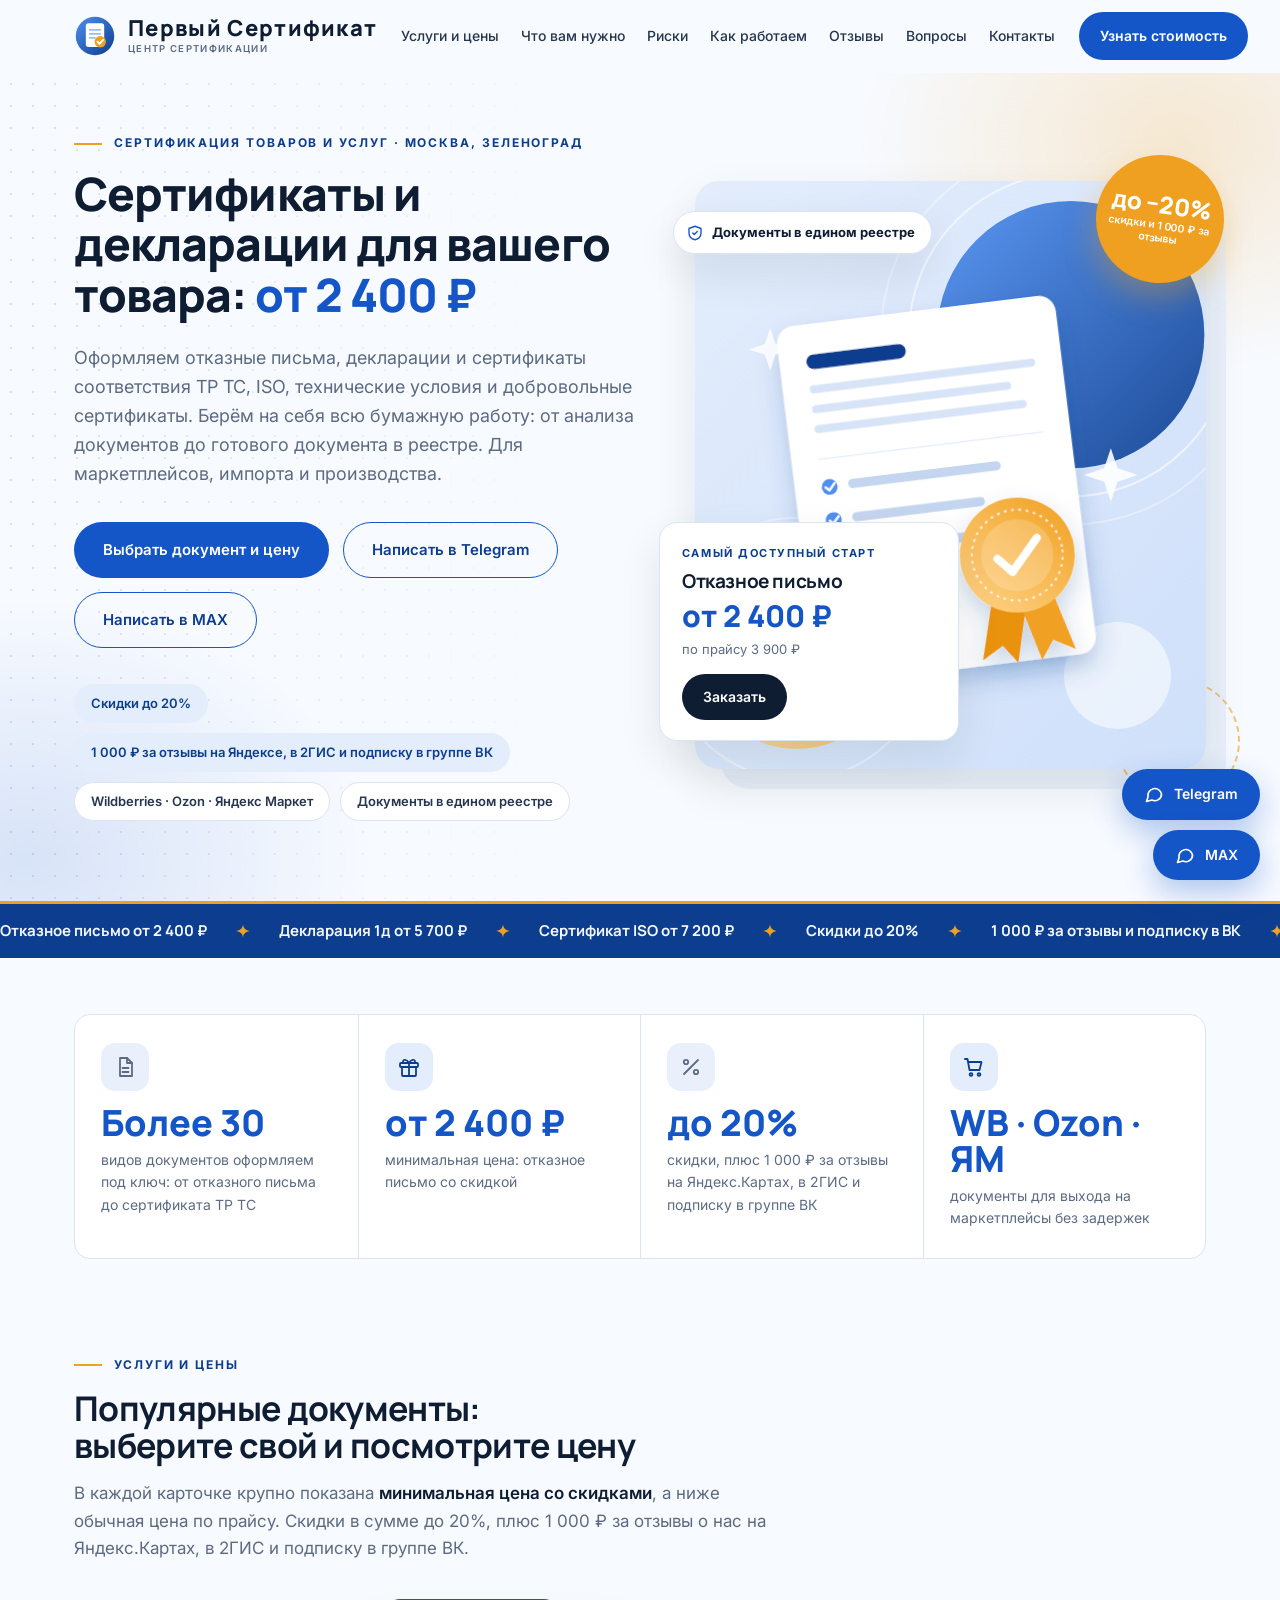
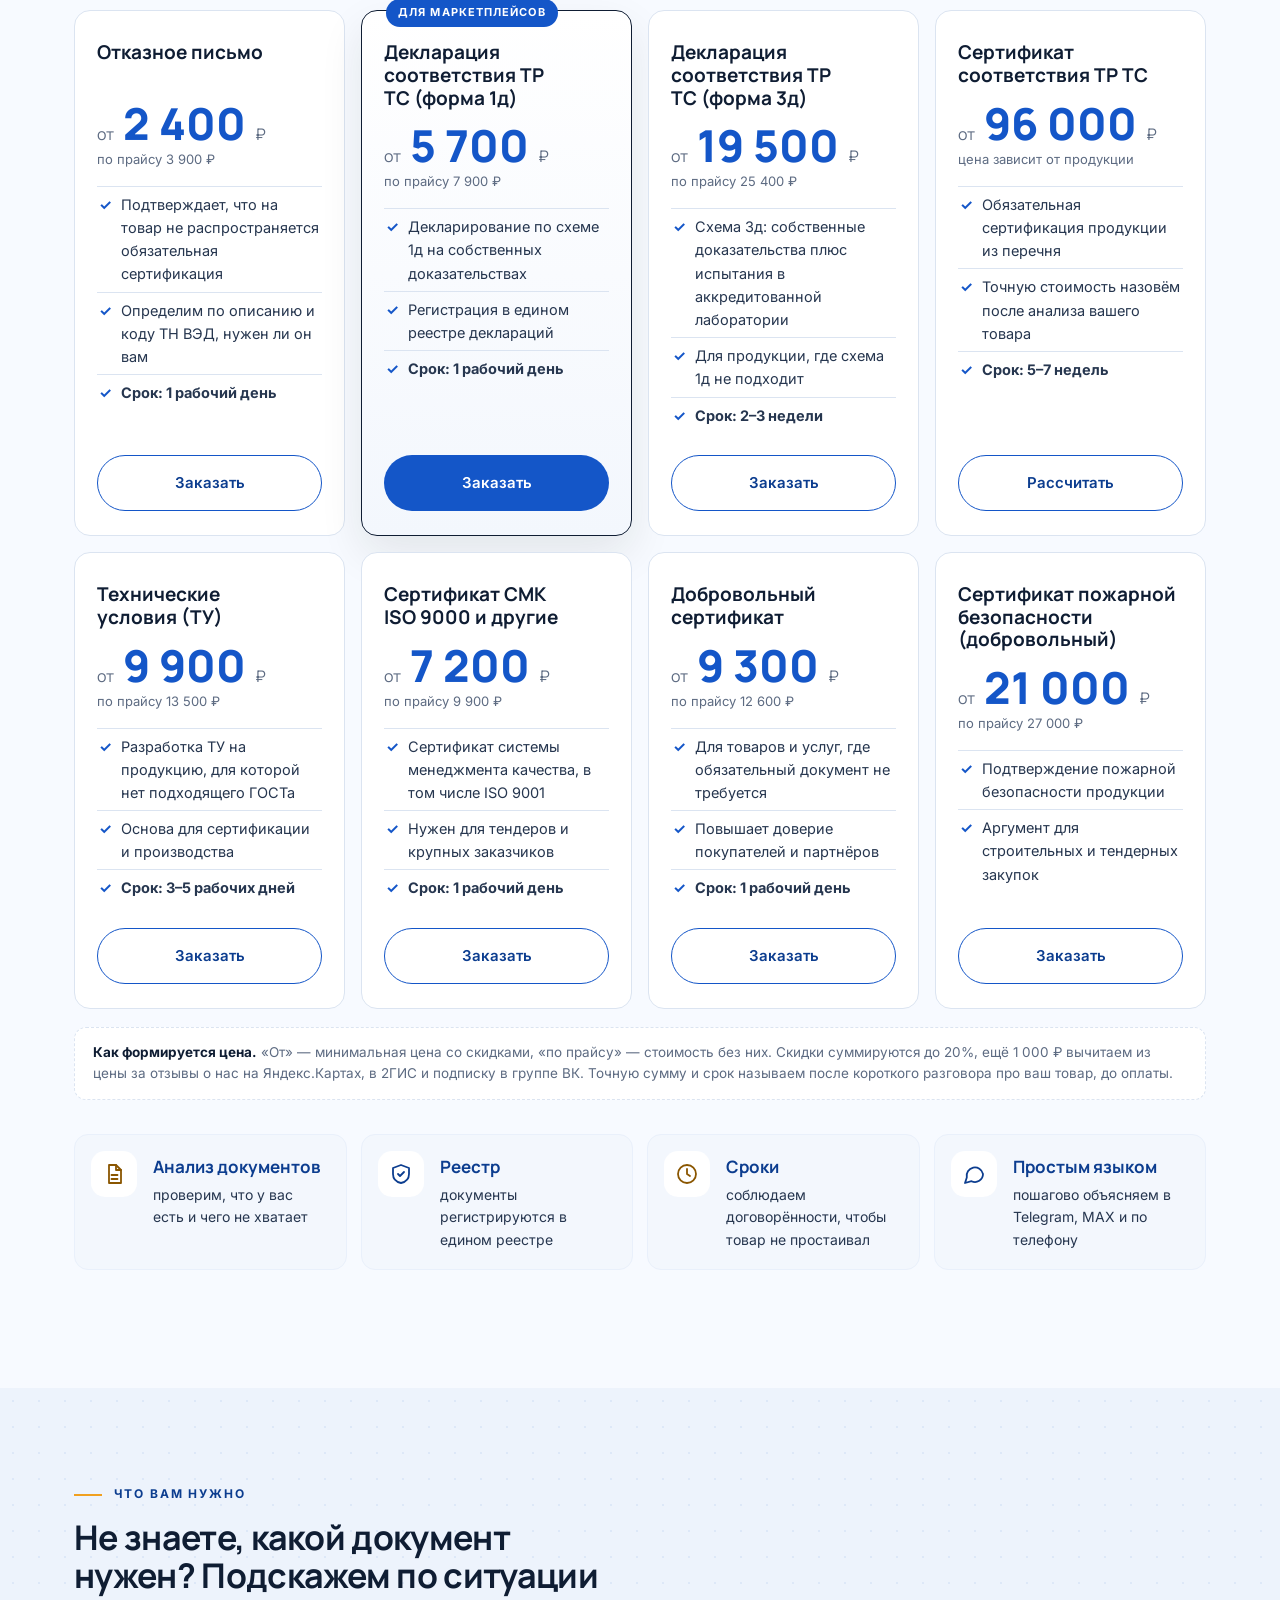
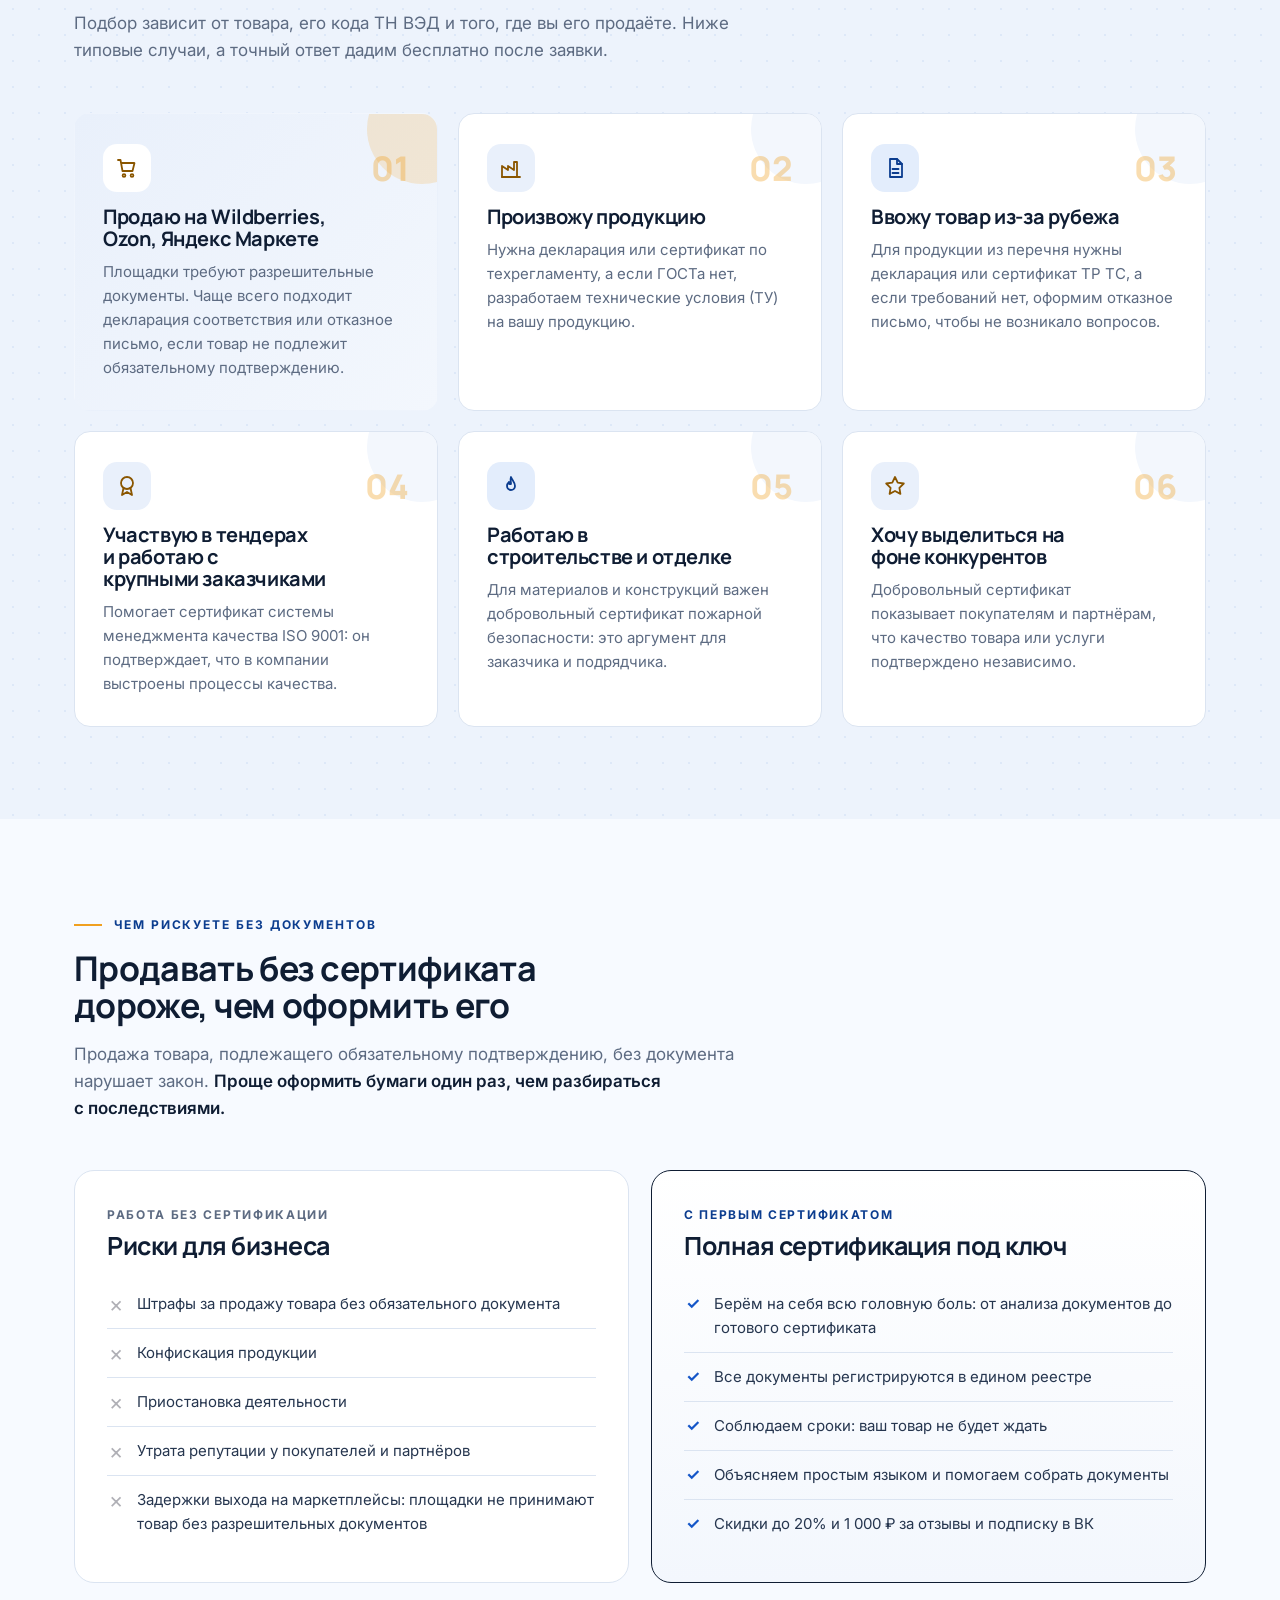
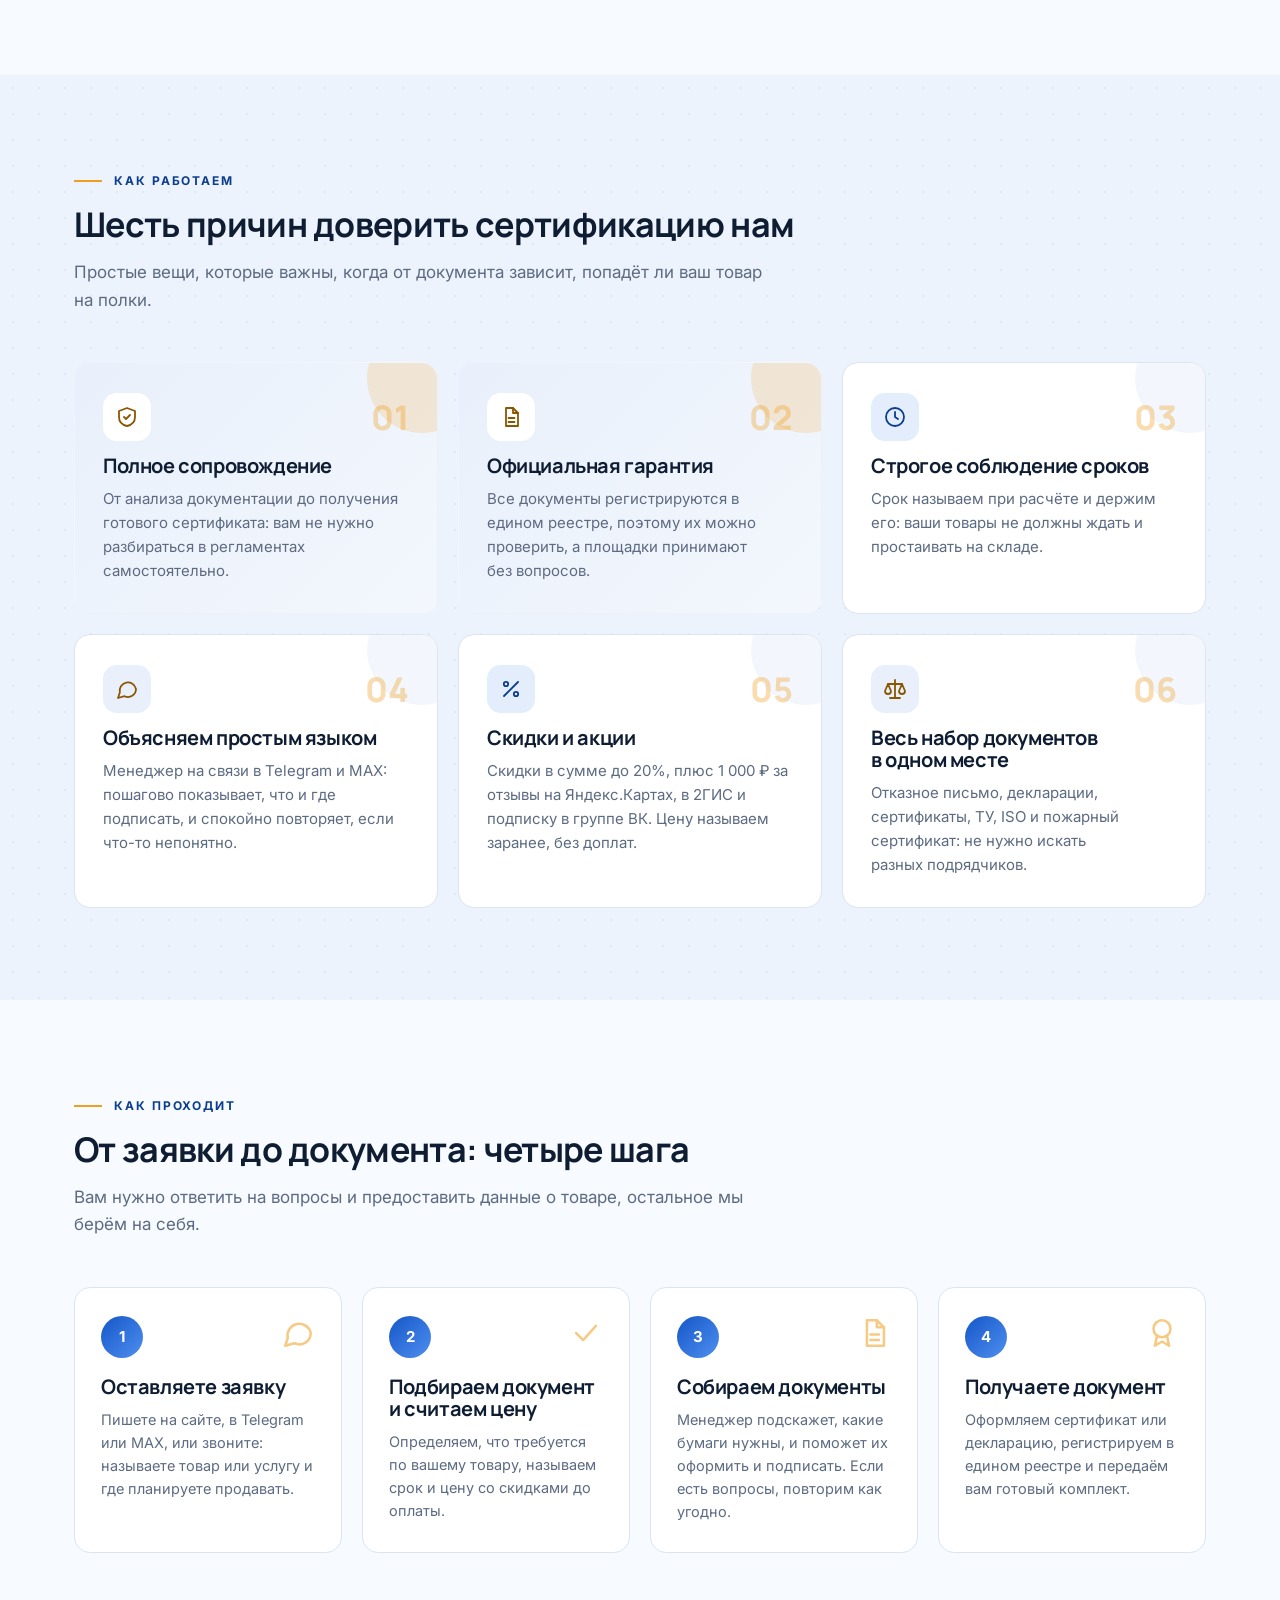
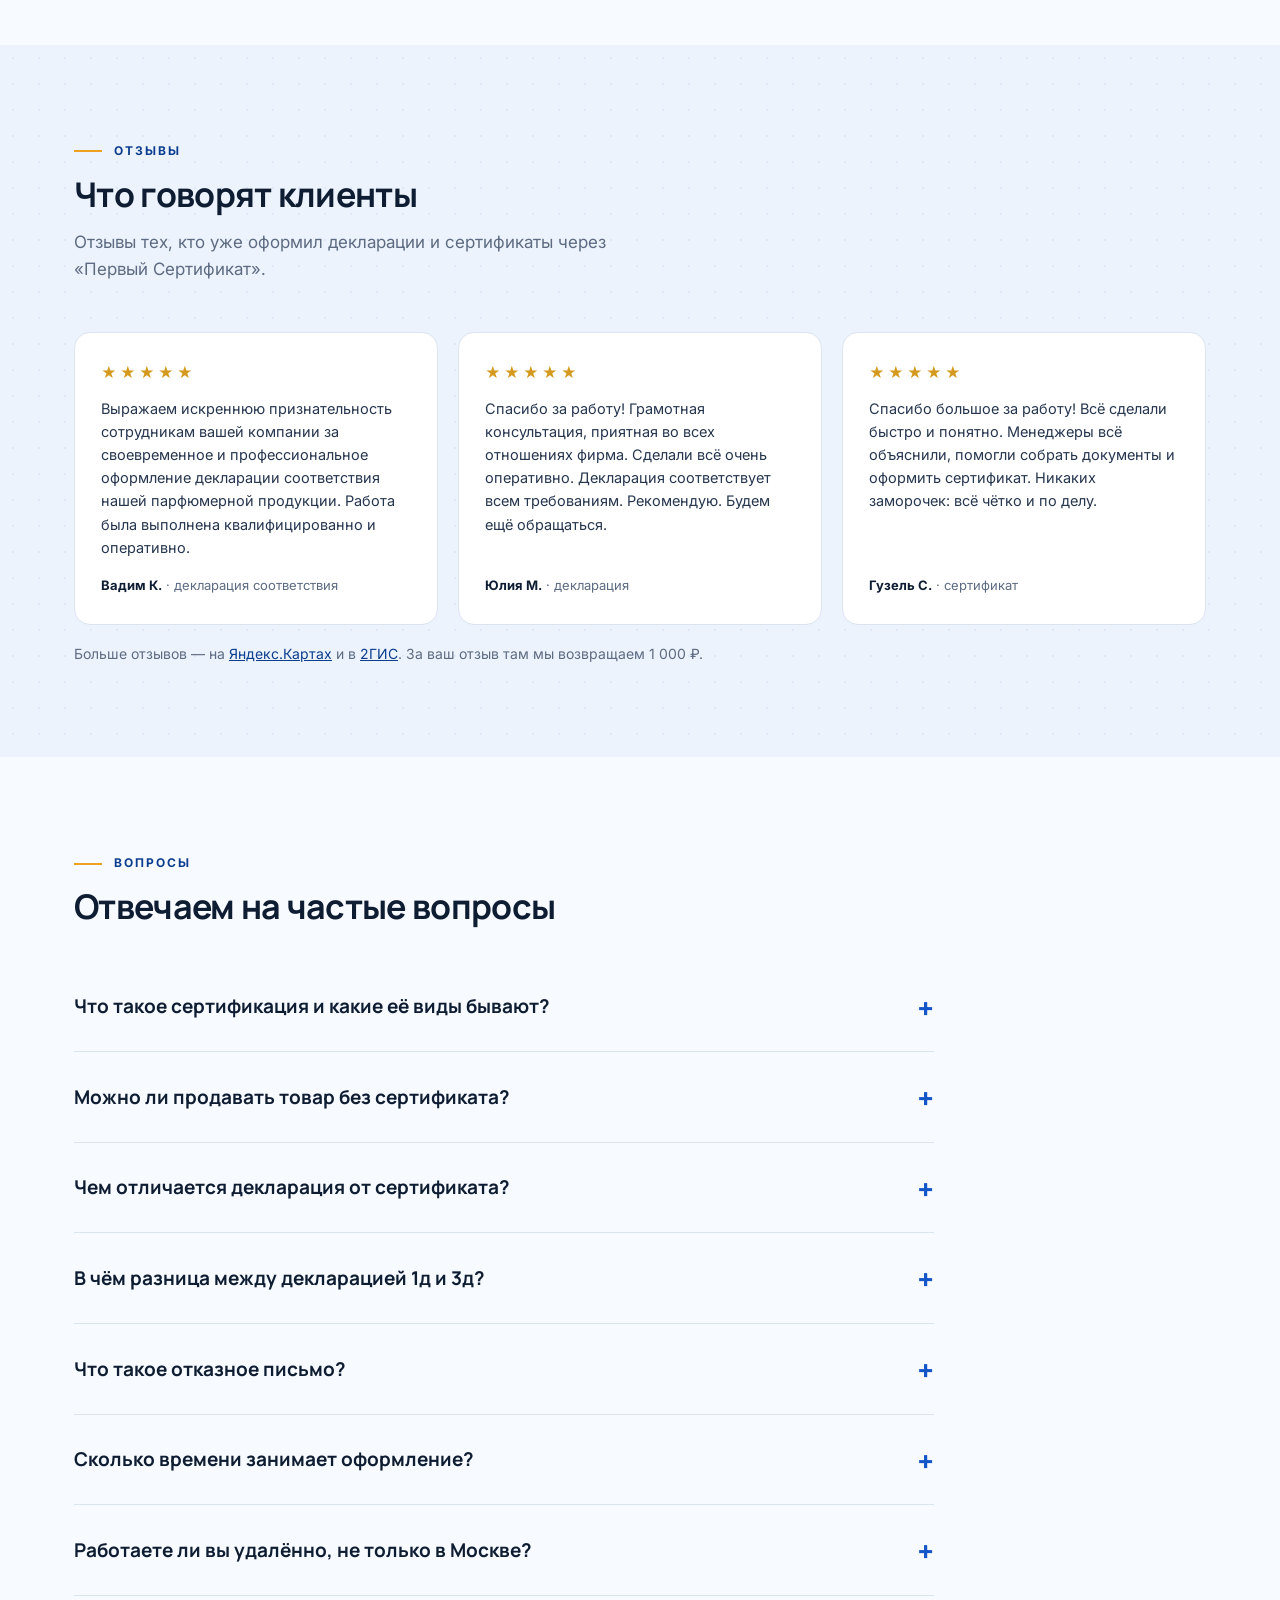
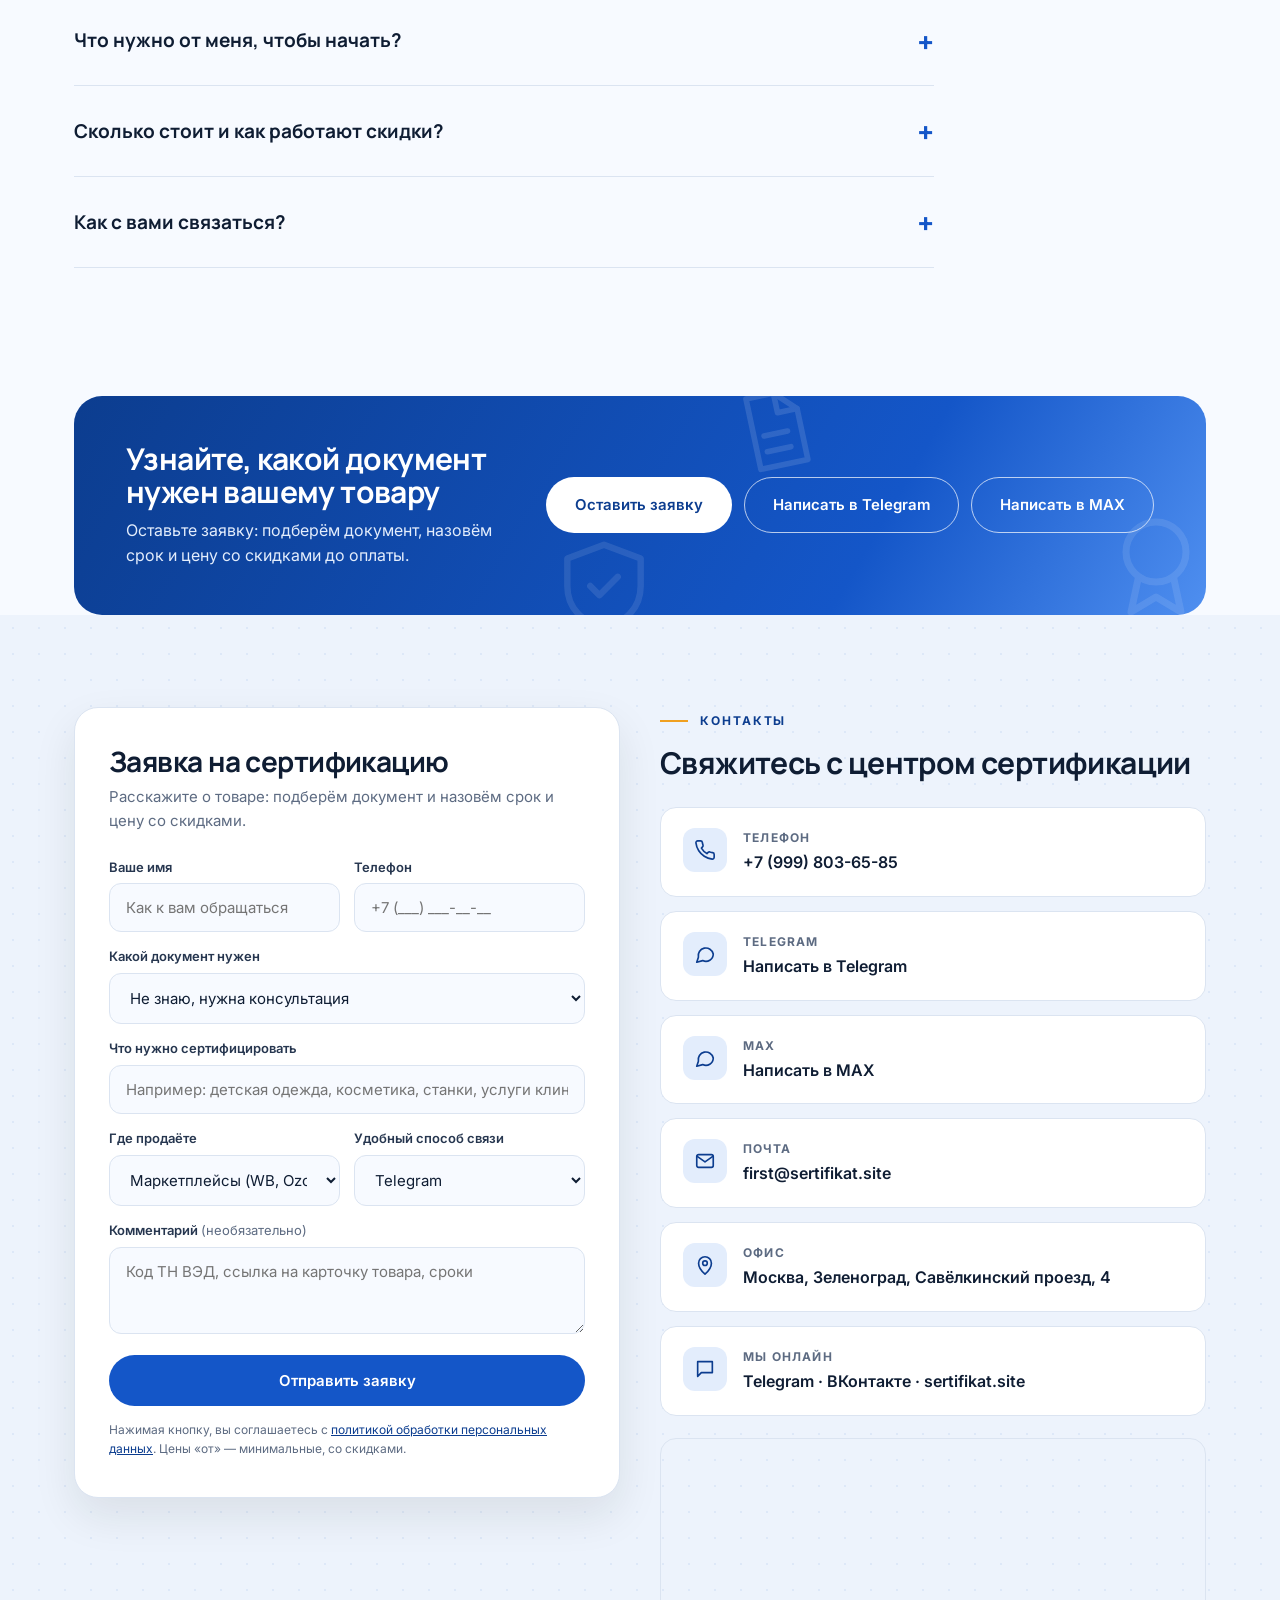
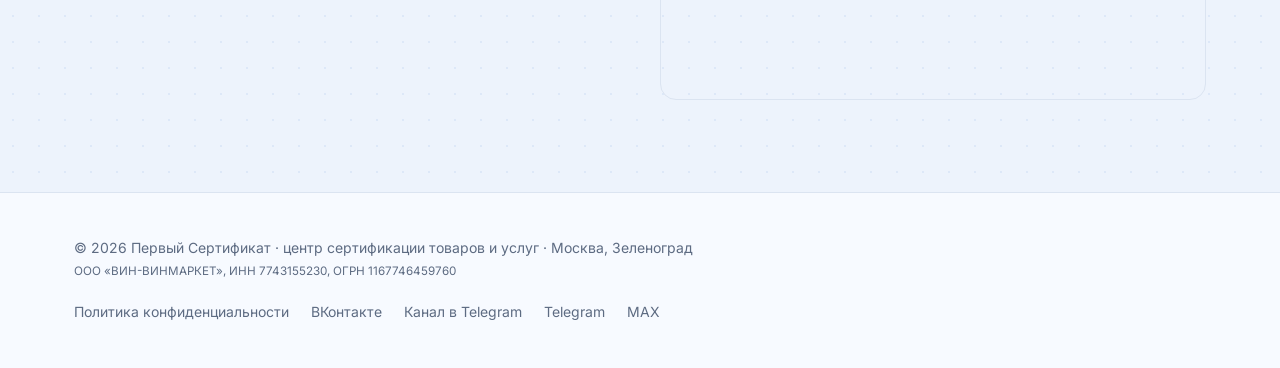
==== commit f002ea10: "Правки клиента: TG и MAX вместо WhatsApp, 30+ видов, цена 3д, сроки, скидки, политика ООО" ====
--- a/index.html
+++ b/index.html
@@ -5,7 +5,7 @@
 <meta name="viewport" content="width=device-width, initial-scale=1.0">
 <meta name="robots" content="noindex, nofollow">
 <title>Сертификация товаров и услуг: отказное письмо, декларация, сертификат ТР ТС от 2 400 ₽ | Первый Сертификат</title>
-<meta name="description" content="Первый Сертификат: оформляем отказные письма, декларации и сертификаты соответствия ТР ТС, ISO, ТУ и добровольные сертификаты для товаров и услуг. Цены от 2 400 ₽, скидки до 20% и 1 000 ₽ за отзыв.">
+<meta name="description" content="Первый Сертификат: оформляем отказные письма, декларации и сертификаты соответствия ТР ТС, ISO, ТУ и добровольные сертификаты для товаров и услуг. Цены от 2 400 ₽, скидки до 20% и 1 000 ₽ за отзывы и подписку в ВК.">
 <link rel="icon" href="img/favicon.svg" type="image/svg+xml">
 <link rel="preconnect" href="https://fonts.googleapis.com">
 <link rel="preconnect" href="https://fonts.gstatic.com" crossorigin>
@@ -70,11 +70,12 @@
       <p class="hero__lead">Оформляем отказные письма, декларации и сертификаты соответствия ТР ТС, ISO, технические условия и добровольные сертификаты. Берём на себя всю бумажную работу: от анализа документов до готового документа в реестре. Для маркетплейсов, импорта и производства.</p>
       <div class="hero__cta">
         <a href="#prices" class="btn btn--primary">Выбрать документ и цену</a>
-        <a href="https://wa.me/79998036585?text=%D0%97%D0%B4%D1%80%D0%B0%D0%B2%D1%81%D1%82%D0%B2%D1%83%D0%B9%D1%82%D0%B5%21%20%D0%A5%D0%BE%D1%87%D1%83%20%D1%83%D0%B7%D0%BD%D0%B0%D1%82%D1%8C%20%D1%81%D1%82%D0%BE%D0%B8%D0%BC%D0%BE%D1%81%D1%82%D1%8C%20%D1%81%D0%B5%D1%80%D1%82%D0%B8%D1%84%D0%B8%D0%BA%D0%B0%D1%86%D0%B8%D0%B8%20%28%D1%81%20%D1%81%D0%B0%D0%B9%D1%82%D0%B0%29" target="_blank" rel="noopener" class="btn btn--outline">Написать в WhatsApp</a>
+        <a href="https://t.me/Rustam_R_S" target="_blank" rel="noopener" class="btn btn--outline">Написать в Telegram</a>
+        <a href="https://max.ru/u/f9LHodD0cOJgO6peRQNPILQHI05TbeVEGwHFwjnreoG7O0PzGfiy62sOcVg" target="_blank" rel="noopener" class="btn btn--outline">Написать в MAX</a>
       </div>
       <div class="hero__chips">
         <span class="chip chip--gift">Скидки до 20%</span>
-        <span class="chip chip--gift">1 000 ₽ за отзыв на Яндексе и в 2ГИС</span>
+        <span class="chip chip--gift">1 000 ₽ за отзывы на Яндексе, в 2ГИС и подписку в группе ВК</span>
         <span class="chip">Wildberries · Ozon · Яндекс Маркет</span>
         <span class="chip">Документы в едином реестре</span>
       </div>
@@ -83,7 +84,7 @@
       <div class="hero__photo">
         <img src="img/hero.svg" alt="Сертификат соответствия с печатью и отметками о проверке" fetchpriority="high">
       </div>
-      <div class="sticker sticker--round"><b>до −20%</b><span>скидка и 1 000 ₽ за отзыв</span></div>
+      <div class="sticker sticker--round"><b>до −20%</b><span>скидки и 1 000 ₽ за отзывы</span></div>
       <div class="sticker sticker--tag"><svg class="ic"><use href="#i-shield"/></svg>Документы в едином реестре</div>
       <aside class="hero__card">
         <p class="hero__card-tag">Самый доступный старт</p>
@@ -95,15 +96,15 @@
   </div>
 </section>
 
-<div class="ticker" aria-hidden="true"><div class="ticker__track"><span>Отказное письмо от 2 400 ₽</span><svg class="ic"><use href="#i-spark"/></svg><span>Декларация 1д от 5 700 ₽</span><svg class="ic"><use href="#i-spark"/></svg><span>Сертификат ISO от 7 200 ₽</span><svg class="ic"><use href="#i-spark"/></svg><span>Скидки до 20%</span><svg class="ic"><use href="#i-spark"/></svg><span>1 000 ₽ за отзыв</span><svg class="ic"><use href="#i-spark"/></svg><span>Отказное письмо от 2 400 ₽</span><svg class="ic"><use href="#i-spark"/></svg><span>Декларация 1д от 5 700 ₽</span><svg class="ic"><use href="#i-spark"/></svg><span>Сертификат ISO от 7 200 ₽</span><svg class="ic"><use href="#i-spark"/></svg><span>Скидки до 20%</span><svg class="ic"><use href="#i-spark"/></svg><span>1 000 ₽ за отзыв</span><svg class="ic"><use href="#i-spark"/></svg></div></div>
+<div class="ticker" aria-hidden="true"><div class="ticker__track"><span>Отказное письмо от 2 400 ₽</span><svg class="ic"><use href="#i-spark"/></svg><span>Декларация 1д от 5 700 ₽</span><svg class="ic"><use href="#i-spark"/></svg><span>Сертификат ISO от 7 200 ₽</span><svg class="ic"><use href="#i-spark"/></svg><span>Скидки до 20%</span><svg class="ic"><use href="#i-spark"/></svg><span>1 000 ₽ за отзывы и подписку в ВК</span><svg class="ic"><use href="#i-spark"/></svg><span>Отказное письмо от 2 400 ₽</span><svg class="ic"><use href="#i-spark"/></svg><span>Декларация 1д от 5 700 ₽</span><svg class="ic"><use href="#i-spark"/></svg><span>Сертификат ISO от 7 200 ₽</span><svg class="ic"><use href="#i-spark"/></svg><span>Скидки до 20%</span><svg class="ic"><use href="#i-spark"/></svg><span>1 000 ₽ за отзывы и подписку в ВК</span><svg class="ic"><use href="#i-spark"/></svg></div></div>
 
 <!-- STATS -->
 <section class="stats">
   <div class="container">
     <div class="stats__row">
-      <div class="stat"><span class="ico"><svg class="ic"><use href="#i-doc"/></svg></span><b>8 видов</b><span>документов оформляем под ключ: от отказного письма до сертификата ТР ТС</span></div>
+      <div class="stat"><span class="ico"><svg class="ic"><use href="#i-doc"/></svg></span><b>Более 30</b><span>видов документов оформляем под ключ: от отказного письма до сертификата ТР ТС</span></div>
       <div class="stat"><span class="ico"><svg class="ic"><use href="#i-gift"/></svg></span><b>от 2 400 ₽</b><span>минимальная цена: отказное письмо со скидкой</span></div>
-      <div class="stat"><span class="ico"><svg class="ic"><use href="#i-percent"/></svg></span><b>до 20%</b><span>скидки, плюс 1 000 ₽ за отзыв на Яндекс.Картах и в 2ГИС</span></div>
+      <div class="stat"><span class="ico"><svg class="ic"><use href="#i-percent"/></svg></span><b>до 20%</b><span>скидки, плюс 1 000 ₽ за отзывы на Яндекс.Картах, в 2ГИС и подписку в группе ВК</span></div>
       <div class="stat"><span class="ico"><svg class="ic"><use href="#i-cart"/></svg></span><b>WB · Ozon · ЯМ</b><span>документы для выхода на маркетплейсы без задержек</span></div>
     </div>
   </div>
@@ -113,8 +114,8 @@
 <section id="prices">
   <div class="container">
     <p class="section-tag">Услуги и цены</p>
-    <h2 class="section-title">Восемь документов: выберите свой и посмотрите цену</h2>
-    <p class="section-lead">В каждой карточке крупно показана <b>минимальная цена со скидками</b>, а ниже обычная цена по прайсу. Скидки в сумме до 20%, плюс 1 000 ₽ за отзыв о нас на Яндекс.Картах и в 2ГИС.</p>
+    <h2 class="section-title">Популярные документы: выберите свой и посмотрите цену</h2>
+    <p class="section-lead">В каждой карточке крупно показана <b>минимальная цена со скидками</b>, а ниже обычная цена по прайсу. Скидки в сумме до 20%, плюс 1 000 ₽ за отзывы о нас на Яндекс.Картах, в 2ГИС и подписку в группе ВК.</p>
 
     <div class="tariffs tariffs--4">
       <article class="tariff">
@@ -124,6 +125,7 @@
         <ul class="tariff__list">
           <li>Подтверждает, что на товар не распространяется обязательная сертификация</li>
           <li>Определим по описанию и коду ТН ВЭД, нужен ли он вам</li>
+          <li><b>Срок: 1 рабочий день</b></li>
         </ul>
         <a href="#contact" data-package="Отказное письмо — от 2 400 ₽ (прайс 3 900 ₽)" class="btn btn--outline btn--block">Заказать</a>
       </article>
@@ -135,18 +137,20 @@
         <ul class="tariff__list">
           <li>Декларирование по схеме 1д на собственных доказательствах</li>
           <li>Регистрация в едином реестре деклараций</li>
+        <li><b>Срок: 1 рабочий день</b></li>
         </ul>
         <a href="#contact" data-package="Декларация ТР ТС форма 1д — от 5 700 ₽ (прайс 7 900 ₽)" class="btn btn--primary btn--block">Заказать</a>
       </article>
       <article class="tariff">
         <p class="tariff__name">Декларация соответствия ТР ТС (форма 3д)</p>
-        <p class="tariff__price"><small>от</small> 21 600 <small>₽</small></p>
-        <p class="tariff__unit">по прайсу 27 900 ₽</p>
+        <p class="tariff__price"><small>от</small> 19 500 <small>₽</small></p>
+        <p class="tariff__unit">по прайсу 25 400 ₽</p>
         <ul class="tariff__list">
           <li>Схема 3д: собственные доказательства плюс испытания в аккредитованной лаборатории</li>
           <li>Для продукции, где схема 1д не подходит</li>
-        </ul>
-        <a href="#contact" data-package="Декларация ТР ТС форма 3д — от 21 600 ₽ (прайс 27 900 ₽)" class="btn btn--outline btn--block">Заказать</a>
+        <li><b>Срок: 2–3 недели</b></li>
+        </ul>
+        <a href="#contact" data-package="Декларация ТР ТС форма 3д — от 19 500 ₽ (прайс 25 400 ₽)" class="btn btn--outline btn--block">Заказать</a>
       </article>
       <article class="tariff">
         <p class="tariff__name">Сертификат соответствия ТР ТС</p>
@@ -155,6 +159,7 @@
         <ul class="tariff__list">
           <li>Обязательная сертификация продукции из перечня</li>
           <li>Точную стоимость назовём после анализа вашего товара</li>
+        <li><b>Срок: 5–7 недель</b></li>
         </ul>
         <a href="#contact" data-package="Сертификат соответствия ТР ТС — от 96 000 ₽" class="btn btn--outline btn--block">Рассчитать</a>
       </article>
@@ -165,6 +170,7 @@
         <ul class="tariff__list">
           <li>Разработка ТУ на продукцию, для которой нет подходящего ГОСТа</li>
           <li>Основа для сертификации и производства</li>
+        <li><b>Срок: 3–5 рабочих дней</b></li>
         </ul>
         <a href="#contact" data-package="Разработка ТУ — от 9 900 ₽ (прайс 13 500 ₽)" class="btn btn--outline btn--block">Заказать</a>
       </article>
@@ -175,6 +181,7 @@
         <ul class="tariff__list">
           <li>Сертификат системы менеджмента качества, в том числе ISO 9001</li>
           <li>Нужен для тендеров и крупных заказчиков</li>
+        <li><b>Срок: 1 рабочий день</b></li>
         </ul>
         <a href="#contact" data-package="Сертификат СМК ISO — от 7 200 ₽ (прайс 9 900 ₽)" class="btn btn--outline btn--block">Заказать</a>
       </article>
@@ -185,6 +192,7 @@
         <ul class="tariff__list">
           <li>Для товаров и услуг, где обязательный документ не требуется</li>
           <li>Повышает доверие покупателей и партнёров</li>
+        <li><b>Срок: 1 рабочий день</b></li>
         </ul>
         <a href="#contact" data-package="Добровольный сертификат — от 9 300 ₽ (прайс 12 600 ₽)" class="btn btn--outline btn--block">Заказать</a>
       </article>
@@ -199,13 +207,13 @@
         <a href="#contact" data-package="Добровольный сертификат пожарной безопасности — от 21 000 ₽ (прайс 27 000 ₽)" class="btn btn--outline btn--block">Заказать</a>
       </article>
     </div>
-    <p class="price-note"><b>Как формируется цена.</b> «От» — минимальная цена со скидками, «по прайсу» — стоимость без них. Скидки суммируются до 20%, ещё 1 000 ₽ начисляем за отзыв о нас на Яндекс.Картах и в 2ГИС. Точную сумму и срок называем после короткого разговора про ваш товар, до оплаты.</p>
+    <p class="price-note"><b>Как формируется цена.</b> «От» — минимальная цена со скидками, «по прайсу» — стоимость без них. Скидки суммируются до 20%, ещё 1 000 ₽ вычитаем из цены за отзывы о нас на Яндекс.Картах, в 2ГИС и подписку в группе ВК. Точную сумму и срок называем после короткого разговора про ваш товар, до оплаты.</p>
 
     <div class="included" style="margin-top:34px">
       <div><span class="ico"><svg class="ic"><use href="#i-doc"/></svg></span><b>Анализ документов</b>проверим, что у вас есть и чего не хватает</div>
       <div><span class="ico"><svg class="ic"><use href="#i-shield"/></svg></span><b>Реестр</b>документы регистрируются в едином реестре</div>
       <div><span class="ico"><svg class="ic"><use href="#i-clock"/></svg></span><b>Сроки</b>соблюдаем договорённости, чтобы товар не простаивал</div>
-      <div><span class="ico"><svg class="ic"><use href="#i-chat"/></svg></span><b>Простым языком</b>пошагово объясняем и в WhatsApp, и по телефону</div>
+      <div><span class="ico"><svg class="ic"><use href="#i-chat"/></svg></span><b>Простым языком</b>пошагово объясняем в Telegram, MAX и по телефону</div>
     </div>
   </div>
 </section>
@@ -277,7 +285,7 @@
           <li>Все документы регистрируются в едином реестре</li>
           <li>Соблюдаем сроки: ваш товар не будет ждать</li>
           <li>Объясняем простым языком и помогаем собрать документы</li>
-          <li>Скидки до 20% и 1 000 ₽ за отзыв</li>
+          <li>Скидки до 20% и 1 000 ₽ за отзывы и подписку в ВК</li>
         </ul>
       </div>
     </div>
@@ -309,12 +317,12 @@
       <div class="offer-card">
         <div class="offer-card__top"><span class="ico"><svg class="ic"><use href="#i-chat"/></svg></span><div class="offer-card__num">04</div></div>
         <h3>Объясняем простым языком</h3>
-        <p>Менеджер на связи в WhatsApp: пошагово показывает, что и где подписать, и спокойно повторяет, если что-то непонятно.</p>
+        <p>Менеджер на связи в Telegram и MAX: пошагово показывает, что и где подписать, и спокойно повторяет, если что-то непонятно.</p>
       </div>
       <div class="offer-card">
         <div class="offer-card__top"><span class="ico"><svg class="ic"><use href="#i-percent"/></svg></span><div class="offer-card__num">05</div></div>
         <h3>Скидки и акции</h3>
-        <p>Скидки в сумме до 20%, плюс 1 000 ₽ за отзыв на Яндекс.Картах и в 2ГИС. Цену называем заранее, без доплат.</p>
+        <p>Скидки в сумме до 20%, плюс 1 000 ₽ за отзывы на Яндекс.Картах, в 2ГИС и подписку в группе ВК. Цену называем заранее, без доплат.</p>
       </div>
       <div class="offer-card">
         <div class="offer-card__top"><span class="ico"><svg class="ic"><use href="#i-scale"/></svg></span><div class="offer-card__num">06</div></div>
@@ -336,7 +344,7 @@
         <span class="step__n">1</span>
         <svg class="ic step__ic"><use href="#i-chat"/></svg>
         <h3>Оставляете заявку</h3>
-        <p>Пишете на сайте, в WhatsApp или звоните: называете товар или услугу и где планируете продавать.</p>
+        <p>Пишете на сайте, в Telegram или MAX, или звоните: называете товар или услугу и где планируете продавать.</p>
       </div>
       <div class="step">
         <span class="step__n">2</span>
@@ -414,16 +422,24 @@
         <p>Это документ, который подтверждает, что на вашу продукцию не распространяются требования обязательной сертификации или декларирования. Его часто просят таможня, торговые сети и маркетплейсы. Мы определим по коду ТН ВЭД и описанию товара, нужно ли оно вам.</p>
       </details>
       <details class="faq__item">
+        <summary>Сколько времени занимает оформление?</summary>
+        <p>Отказное письмо, декларация по форме 1д, сертификат ISO и добровольный сертификат оформляются за 1 рабочий день. Технические условия: 3–5 рабочих дней. Декларация по форме 3д: 2–3 недели, сертификат соответствия ТР ТС: 5–7 недель, потому что нужны испытания и работа органа по сертификации.</p>
+      </details>
+      <details class="faq__item">
+        <summary>Работаете ли вы удалённо, не только в Москве?</summary>
+        <p>Да, работаем по всей России через Telegram и MAX, документы подписываем в электронном виде, есть электронный документооборот. Офис находится в Москве, в Зеленограде.</p>
+      </details>
+      <details class="faq__item">
         <summary>Что нужно от меня, чтобы начать?</summary>
         <p>Название и описание товара, его назначение, данные о производителе или поставщике и, если есть, технические документы. Остальное подскажет менеджер: что и где подписать, и пошагово проведёт через оформление.</p>
       </details>
       <details class="faq__item">
         <summary>Сколько стоит и как работают скидки?</summary>
-        <p>Цены на сайте показаны двумя числами: минимальная, со скидками, и по прайсу. Скидки в сумме до 20%, плюс 1 000 ₽ за отзыв о нас на Яндекс.Картах и в 2ГИС. Точную стоимость и срок называем до оплаты, после короткого разговора про ваш товар.</p>
+        <p>Цены на сайте показаны двумя числами: минимальная, со скидками, и по прайсу. Скидки суммируются до 20%: 10% новому клиенту (приветственный бонус) и ещё 10% при заказе трёх и более документов. Плюс 1 000 ₽ скидки за отзывы на Яндекс.Картах, в 2ГИС и подписку на группу ВК: её вычитаем сразу, когда вы соглашаетесь. Точную стоимость называем до оплаты, после короткого разговора про ваш товар.</p>
       </details>
       <details class="faq__item">
         <summary>Как с вами связаться?</summary>
-        <p>Через форму на сайте, по телефону +7 999 803-65-85 или в WhatsApp. Офис находится в Москве, в Зеленограде: Савёлкинский проезд, 4. Новости и акции публикуем в <a href="https://t.me/FirstSert" target="_blank" rel="noopener">Telegram-канале</a> и во <a href="https://vk.ru/1sertifikat" target="_blank" rel="noopener">ВКонтакте</a>.</p>
+        <p>Через форму на сайте, по телефону +7 999 803-65-85, в Telegram или MAX. Офис находится в Москве, в Зеленограде: Савёлкинский проезд, 4. Новости и акции публикуем в <a href="https://t.me/FirstSert" target="_blank" rel="noopener">Telegram-канале</a> и во <a href="https://vk.ru/1sertifikat" target="_blank" rel="noopener">ВКонтакте</a>.</p>
       </details>
     </div>
   </div>
@@ -442,7 +458,8 @@
       </div>
       <div class="band__btns">
         <a href="#contact" class="btn btn--light">Оставить заявку</a>
-        <a href="https://wa.me/79998036585?text=%D0%97%D0%B4%D1%80%D0%B0%D0%B2%D1%81%D1%82%D0%B2%D1%83%D0%B9%D1%82%D0%B5%21%20%D0%A5%D0%BE%D1%87%D1%83%20%D1%83%D0%B7%D0%BD%D0%B0%D1%82%D1%8C%20%D1%81%D1%82%D0%BE%D0%B8%D0%BC%D0%BE%D1%81%D1%82%D1%8C%20%D1%81%D0%B5%D1%80%D1%82%D0%B8%D1%84%D0%B8%D0%BA%D0%B0%D1%86%D0%B8%D0%B8%20%28%D1%81%20%D1%81%D0%B0%D0%B9%D1%82%D0%B0%29" target="_blank" rel="noopener" class="btn btn--ghost">Написать в WhatsApp</a>
+        <a href="https://t.me/Rustam_R_S" target="_blank" rel="noopener" class="btn btn--ghost">Написать в Telegram</a>
+        <a href="https://max.ru/u/f9LHodD0cOJgO6peRQNPILQHI05TbeVEGwHFwjnreoG7O0PzGfiy62sOcVg" target="_blank" rel="noopener" class="btn btn--ghost">Написать в MAX</a>
       </div>
     </div>
   </div>
@@ -471,7 +488,7 @@
           <option value="Не знаю, нужна консультация">Не знаю, нужна консультация</option>
           <option value="Отказное письмо — от 2 400 ₽ (прайс 3 900 ₽)">Отказное письмо — от 2 400 ₽</option>
           <option value="Декларация ТР ТС форма 1д — от 5 700 ₽ (прайс 7 900 ₽)">Декларация ТР ТС, форма 1д — от 5 700 ₽</option>
-          <option value="Декларация ТР ТС форма 3д — от 21 600 ₽ (прайс 27 900 ₽)">Декларация ТР ТС, форма 3д — от 21 600 ₽</option>
+          <option value="Декларация ТР ТС форма 3д — от 19 500 ₽ (прайс 25 400 ₽)">Декларация ТР ТС, форма 3д — от 19 500 ₽</option>
           <option value="Сертификат соответствия ТР ТС — от 96 000 ₽">Сертификат соответствия ТР ТС — от 96 000 ₽</option>
           <option value="Разработка ТУ — от 9 900 ₽ (прайс 13 500 ₽)">Технические условия (ТУ) — от 9 900 ₽</option>
           <option value="Сертификат СМК ISO — от 7 200 ₽ (прайс 9 900 ₽)">Сертификат СМК ISO — от 7 200 ₽</option>
@@ -498,8 +515,8 @@
         <div class="field">
           <label for="f-messenger">Удобный способ связи</label>
           <select id="f-messenger" name="messenger">
-            <option value="WhatsApp">WhatsApp</option>
             <option value="Telegram">Telegram</option>
+            <option value="MAX">MAX</option>
             <option value="Звонок">Только звонок</option>
           </select>
         </div>
@@ -522,7 +539,11 @@
         </div>
         <div class="contact-card">
           <div class="contact-card__icon"><svg class="ic"><use href="#i-chat"/></svg></div>
-          <div><small>WhatsApp</small><b><a href="https://wa.me/79998036585?text=%D0%97%D0%B4%D1%80%D0%B0%D0%B2%D1%81%D1%82%D0%B2%D1%83%D0%B9%D1%82%D0%B5%21%20%D0%A5%D0%BE%D1%87%D1%83%20%D1%83%D0%B7%D0%BD%D0%B0%D1%82%D1%8C%20%D1%81%D1%82%D0%BE%D0%B8%D0%BC%D0%BE%D1%81%D1%82%D1%8C%20%D1%81%D0%B5%D1%80%D1%82%D0%B8%D1%84%D0%B8%D0%BA%D0%B0%D1%86%D0%B8%D0%B8%20%28%D1%81%20%D1%81%D0%B0%D0%B9%D1%82%D0%B0%29" target="_blank" rel="noopener">Написать в WhatsApp</a></b></div>
+          <div><small>Telegram</small><b><a href="https://t.me/Rustam_R_S" target="_blank" rel="noopener">Написать в Telegram</a></b></div>
+        </div>
+        <div class="contact-card">
+          <div class="contact-card__icon"><svg class="ic"><use href="#i-chat"/></svg></div>
+          <div><small>MAX</small><b><a href="https://max.ru/u/f9LHodD0cOJgO6peRQNPILQHI05TbeVEGwHFwjnreoG7O0PzGfiy62sOcVg" target="_blank" rel="noopener">Написать в MAX</a></b></div>
         </div>
         <div class="contact-card">
           <div class="contact-card__icon"><svg class="ic"><use href="#i-mail"/></svg></div>
@@ -547,21 +568,23 @@
 
 <footer class="footer">
   <div class="container footer__inner">
-    <div>© <span id="year">2026</span> Первый Сертификат · центр сертификации товаров и услуг · Москва, Зеленоград</div>
+    <div>© <span id="year">2026</span> Первый Сертификат · центр сертификации товаров и услуг · Москва, Зеленоград<br><small>ООО «ВИН-ВИНМАРКЕТ», ИНН 7743155230, ОГРН 1167746459760</small></div>
     <div class="footer__links">
       <a href="privacy.html">Политика конфиденциальности</a>
       <a href="https://vk.ru/1sertifikat" target="_blank" rel="noopener">ВКонтакте</a>
-      <a href="https://t.me/FirstSert" target="_blank" rel="noopener">Telegram</a>
-      <a href="https://wa.me/79998036585?text=%D0%97%D0%B4%D1%80%D0%B0%D0%B2%D1%81%D1%82%D0%B2%D1%83%D0%B9%D1%82%D0%B5%21%20%D0%A5%D0%BE%D1%87%D1%83%20%D1%83%D0%B7%D0%BD%D0%B0%D1%82%D1%8C%20%D1%81%D1%82%D0%BE%D0%B8%D0%BC%D0%BE%D1%81%D1%82%D1%8C%20%D1%81%D0%B5%D1%80%D1%82%D0%B8%D1%84%D0%B8%D0%BA%D0%B0%D1%86%D0%B8%D0%B8%20%28%D1%81%20%D1%81%D0%B0%D0%B9%D1%82%D0%B0%29" target="_blank" rel="noopener">WhatsApp</a>
+      <a href="https://t.me/FirstSert" target="_blank" rel="noopener">Канал в Telegram</a>
+      <a href="https://t.me/Rustam_R_S" target="_blank" rel="noopener">Telegram</a>
+      <a href="https://max.ru/u/f9LHodD0cOJgO6peRQNPILQHI05TbeVEGwHFwjnreoG7O0PzGfiy62sOcVg" target="_blank" rel="noopener">MAX</a>
     </div>
   </div>
 </footer>
 
-<a href="https://wa.me/79998036585?text=%D0%97%D0%B4%D1%80%D0%B0%D0%B2%D1%81%D1%82%D0%B2%D1%83%D0%B9%D1%82%D0%B5%21%20%D0%A5%D0%BE%D1%87%D1%83%20%D1%83%D0%B7%D0%BD%D0%B0%D1%82%D1%8C%20%D1%81%D1%82%D0%BE%D0%B8%D0%BC%D0%BE%D1%81%D1%82%D1%8C%20%D1%81%D0%B5%D1%80%D1%82%D0%B8%D1%84%D0%B8%D0%BA%D0%B0%D1%86%D0%B8%D0%B8%20%28%D1%81%20%D1%81%D0%B0%D0%B9%D1%82%D0%B0%29" target="_blank" rel="noopener" class="fab" aria-label="Написать в WhatsApp">
-  <svg viewBox="0 0 24 24" fill="none" stroke="currentColor" stroke-width="2" stroke-linecap="round" stroke-linejoin="round"><path d="M21 12a8 8 0 0 1-11.5 7.2L3 21l1.8-5.5A8 8 0 1 1 21 12z"/></svg>
-  <span>Написать в WhatsApp</span>
-</a>
+<div class="fabs">
+  <a href="https://t.me/Rustam_R_S" target="_blank" rel="noopener" class="fab" aria-label="Написать в Telegram"><svg viewBox="0 0 24 24" fill="none" stroke="currentColor" stroke-width="2" stroke-linecap="round" stroke-linejoin="round"><path d="M21 12a8 8 0 0 1-11.5 7.2L3 21l1.8-5.5A8 8 0 1 1 21 12z"/></svg><span>Telegram</span></a>
+  <a href="https://max.ru/u/f9LHodD0cOJgO6peRQNPILQHI05TbeVEGwHFwjnreoG7O0PzGfiy62sOcVg" target="_blank" rel="noopener" class="fab" aria-label="Написать в MAX"><svg viewBox="0 0 24 24" fill="none" stroke="currentColor" stroke-width="2" stroke-linecap="round" stroke-linejoin="round"><path d="M21 12a8 8 0 0 1-11.5 7.2L3 21l1.8-5.5A8 8 0 1 1 21 12z"/></svg><span>MAX</span></a>
+</div>
 
 <script src="script.js"></script>
 </body>
 </html>
+        
--- a/styles.css
+++ b/styles.css
@@ -637,3 +637,8 @@
 @media (max-width: 1100px) { .tariffs--4 { grid-template-columns: repeat(2, 1fr); } }
 @media (max-width: 900px) { .tariffs--4 { grid-template-columns: repeat(2, 1fr); } .offer-grid--2 { grid-template-columns: 1fr; } .tariffs { grid-template-columns: repeat(2, 1fr); } }
 @media (max-width: 560px) { .tariffs--4, .tariffs { grid-template-columns: 1fr; } .tariffs--4 .tariff__name { min-height: 0; } }
+
+/* Две плавающие кнопки: Telegram и MAX */
+.fabs { position: fixed; right: 20px; bottom: 20px; z-index: 90; display: flex; flex-direction: column; gap: 10px; align-items: flex-end; }
+.fabs .fab { position: static; }
+@media (max-width: 560px) { .fabs { right: 14px; bottom: 14px; } .fabs .fab { padding: 12px 16px; } .fabs .fab span { display: inline; font-size: 13px; } }
--- a/blog/blog.css
+++ b/blog/blog.css
@@ -0,0 +1,94 @@
+/* Стили блога. Цвета берутся из палитры сайта: install.mjs прописывает --b-* в blog.config.json (theme). */
+:root { --b-bg: #fff; --b-surface: #fff; --b-ink: #18181b; --b-text: #2b2b30; --b-soft: #6b6b73; --b-line: #e5e5e5; --b-accent: #2563eb; --b-accent-soft: #eef3ff; --b-radius: 16px; }
+.blog { padding: 112px 0 72px; background: var(--b-bg); color: var(--b-text); }
+.blog > section, .blog > article { width: 100%; max-width: 1160px; margin: 0 auto; padding: 0 20px; }
+.b-crumbs { display: flex; gap: 8px; flex-wrap: wrap; font-size: 14px; color: var(--b-soft); margin-bottom: 22px; }
+.b-crumbs a { color: var(--b-soft); text-decoration: none; }
+.b-crumbs a:hover { color: var(--b-accent); }
+.b-meta { display: flex; flex-wrap: wrap; align-items: center; gap: 6px 14px; font-size: 14px; color: var(--b-soft); }
+.b-chip { display: inline-block; padding: 3px 12px; border-radius: 999px; background: var(--b-accent-soft); color: var(--b-accent); font-weight: 600; font-size: 13px; }
+.b-head h1 { font-family: var(--ff-head, inherit); color: var(--b-ink); font-size: clamp(28px, 4.4vw, 46px); line-height: 1.15; margin: 14px 0 16px; letter-spacing: -0.01em; }
+.b-lead { font-size: 19px; line-height: 1.55; color: var(--b-soft); max-width: 720px; }
+.b-author { margin-top: 14px; font-size: 14px; color: var(--b-soft); }
+
+/* Статья */
+.b-article { max-width: 780px !important; }
+.b-cover { margin: 28px 0 8px; border-radius: var(--b-radius); overflow: hidden; }
+.b-cover img { display: block; width: 100%; height: auto; }
+.b-toc { margin: 28px 0; padding: 20px 24px; border: 1px solid var(--b-line); border-radius: var(--b-radius); background: var(--b-surface); }
+.b-toc ol { list-style: none; margin: 10px 0 0; padding: 0; }
+.b-toc li + li { margin-top: 6px; }
+.b-toc a { color: var(--b-text); text-decoration: none; }
+.b-toc a:hover { color: var(--b-accent); }
+.b-content { font-size: 18px; line-height: 1.75; margin-top: 28px; }
+.b-content h2 { font-family: var(--ff-head, inherit); color: var(--b-ink); font-size: clamp(24px, 3vw, 31px); line-height: 1.25; margin: 2em 0 .6em; scroll-margin-top: 100px; }
+.b-content h3 { font-family: var(--ff-head, inherit); color: var(--b-ink); font-size: 22px; margin: 1.6em 0 .5em; scroll-margin-top: 100px; }
+.b-content p { margin: 0 0 1.1em; }
+.b-content ul, .b-content ol { margin: 0 0 1.2em; padding-left: 1.4em; }
+.b-content ul { list-style: disc; }
+.b-content ol { list-style: decimal; }
+.b-content li + li { margin-top: 8px; }
+.b-content li::marker { color: var(--b-accent); }
+.b-content a { color: var(--b-accent); text-decoration: underline; text-underline-offset: 3px; }
+.b-content img { max-width: 100%; height: auto; border-radius: 12px; margin: 8px 0; }
+.b-content hr { border: 0; border-top: 1px solid var(--b-line); margin: 2em 0; }
+.b-content blockquote { margin: 1.4em 0; padding: 16px 22px; border-left: 4px solid var(--b-accent); background: var(--b-accent-soft); border-radius: 0 12px 12px 0; }
+.b-content blockquote p:last-child { margin-bottom: 0; }
+.b-content code { background: var(--b-accent-soft); padding: 2px 6px; border-radius: 6px; font-size: .92em; }
+.b-content pre { overflow-x: auto; padding: 16px; border-radius: 12px; background: var(--b-accent-soft); margin: 0 0 1.2em; }
+.b-table { overflow-x: auto; margin: 1.4em 0; border: 1px solid var(--b-line); border-radius: 12px; }
+.b-table table { width: 100%; border-collapse: collapse; font-size: 16px; line-height: 1.5; }
+.b-table th, .b-table td { padding: 12px 16px; text-align: left; border-bottom: 1px solid var(--b-line); vertical-align: top; }
+.b-table th { background: var(--b-accent-soft); color: var(--b-ink); font-weight: 600; white-space: nowrap; }
+.b-table tr:last-child td { border-bottom: 0; }
+
+.b-faq { margin-top: 44px; }
+.b-faq h2 { font-family: var(--ff-head, inherit); color: var(--b-ink); font-size: 28px; margin-bottom: 16px; }
+.b-faq details { border: 1px solid var(--b-line); border-radius: 12px; background: var(--b-surface); margin-bottom: 10px; padding: 0 20px; }
+.b-faq summary { cursor: pointer; padding: 16px 0; font-weight: 600; color: var(--b-ink); list-style: none; display: flex; justify-content: space-between; gap: 16px; }
+.b-faq summary::-webkit-details-marker { display: none; }
+.b-faq summary::after { content: '+'; color: var(--b-accent); font-size: 22px; line-height: 1; }
+.b-faq details[open] summary::after { content: '−'; }
+.b-faq details p { padding: 0 0 18px; color: var(--b-text); line-height: 1.65; }
+.b-disclaimer { margin-top: 32px; font-size: 14px; line-height: 1.55; color: var(--b-soft); padding-top: 16px; border-top: 1px solid var(--b-line); }
+.b-cta { margin-top: 40px; padding: 32px; border-radius: var(--b-radius); background: var(--b-accent-soft); border: 1px solid var(--b-line); text-align: left; }
+.b-cta h2 { font-family: var(--ff-head, inherit); color: var(--b-ink); font-size: 26px; margin-bottom: 8px; }
+.b-cta p { margin-bottom: 18px; color: var(--b-text); max-width: 560px; }
+.b-cta__btn { display: inline-flex; }
+.b-preview { margin: 0 0 22px; padding: 12px 16px; border-radius: 12px; background: #fff4d6; color: #6b4e00; font-size: 14px; border: 1px solid #f0d98a; }
+
+/* Карточки */
+.b-grid { display: grid; grid-template-columns: repeat(3, 1fr); gap: 24px; margin-top: 32px; }
+.b-card { display: flex; flex-direction: column; background: var(--b-surface); border: 1px solid var(--b-line); border-radius: var(--b-radius); overflow: hidden; transition: transform .2s, box-shadow .2s; }
+.b-card:hover { transform: translateY(-3px); box-shadow: 0 16px 36px rgba(20, 20, 30, .09); }
+.b-card__img { display: block; aspect-ratio: 16 / 10; overflow: hidden; background: var(--b-accent-soft); }
+.b-card__img img { width: 100%; height: 100%; object-fit: cover; display: block; }
+.b-card__body { display: flex; flex-direction: column; gap: 10px; padding: 22px; flex: 1; }
+.b-card h3 { font-family: var(--ff-head, inherit); font-size: 20px; line-height: 1.3; margin: 0; }
+.b-card h3 a { color: var(--b-ink); text-decoration: none; }
+.b-card h3 a:hover { color: var(--b-accent); }
+.b-card p { color: var(--b-soft); font-size: 15px; line-height: 1.55; margin: 0; }
+.b-more { margin-top: auto; padding-top: 6px; color: var(--b-accent); font-weight: 600; text-decoration: none; }
+.b-more::after { content: ' →'; }
+.b-related { margin-top: 72px !important; }
+.b-related h2, .b-home h2 { font-family: var(--ff-head, inherit); color: var(--b-ink); font-size: clamp(26px, 3.4vw, 36px); }
+.b-empty { margin-top: 32px; color: var(--b-soft); }
+
+/* Блок на главной */
+.b-home { padding: 88px 0; background: var(--b-bg); }
+.b-home .container { max-width: 1160px; margin: 0 auto; padding: 0 20px; }
+.b-home__head { display: flex; justify-content: space-between; align-items: flex-end; gap: 16px; flex-wrap: wrap; }
+.b-home .b-more { margin-top: 0; }
+
+@media (max-width: 960px) { .b-grid { grid-template-columns: repeat(2, 1fr); } }
+@media (max-width: 640px) {
+  .blog { padding: 92px 0 48px; }
+  .b-grid { grid-template-columns: 1fr; gap: 18px; }
+  .b-content { font-size: 17px; }
+  .b-lead { font-size: 17px; }
+  .b-cta { padding: 24px 20px; }
+  .b-home { padding: 56px 0; }
+}
+
+/* тема сайта */
+:root{--b-accent:var(--clr-accent);--b-accent-soft:var(--clr-accent-soft);--b-bg:var(--clr-bg);--b-surface:var(--clr-surface);--b-ink:var(--clr-ink);--b-text:var(--clr-text);--b-soft:var(--clr-text-soft);--b-line:var(--clr-line)}
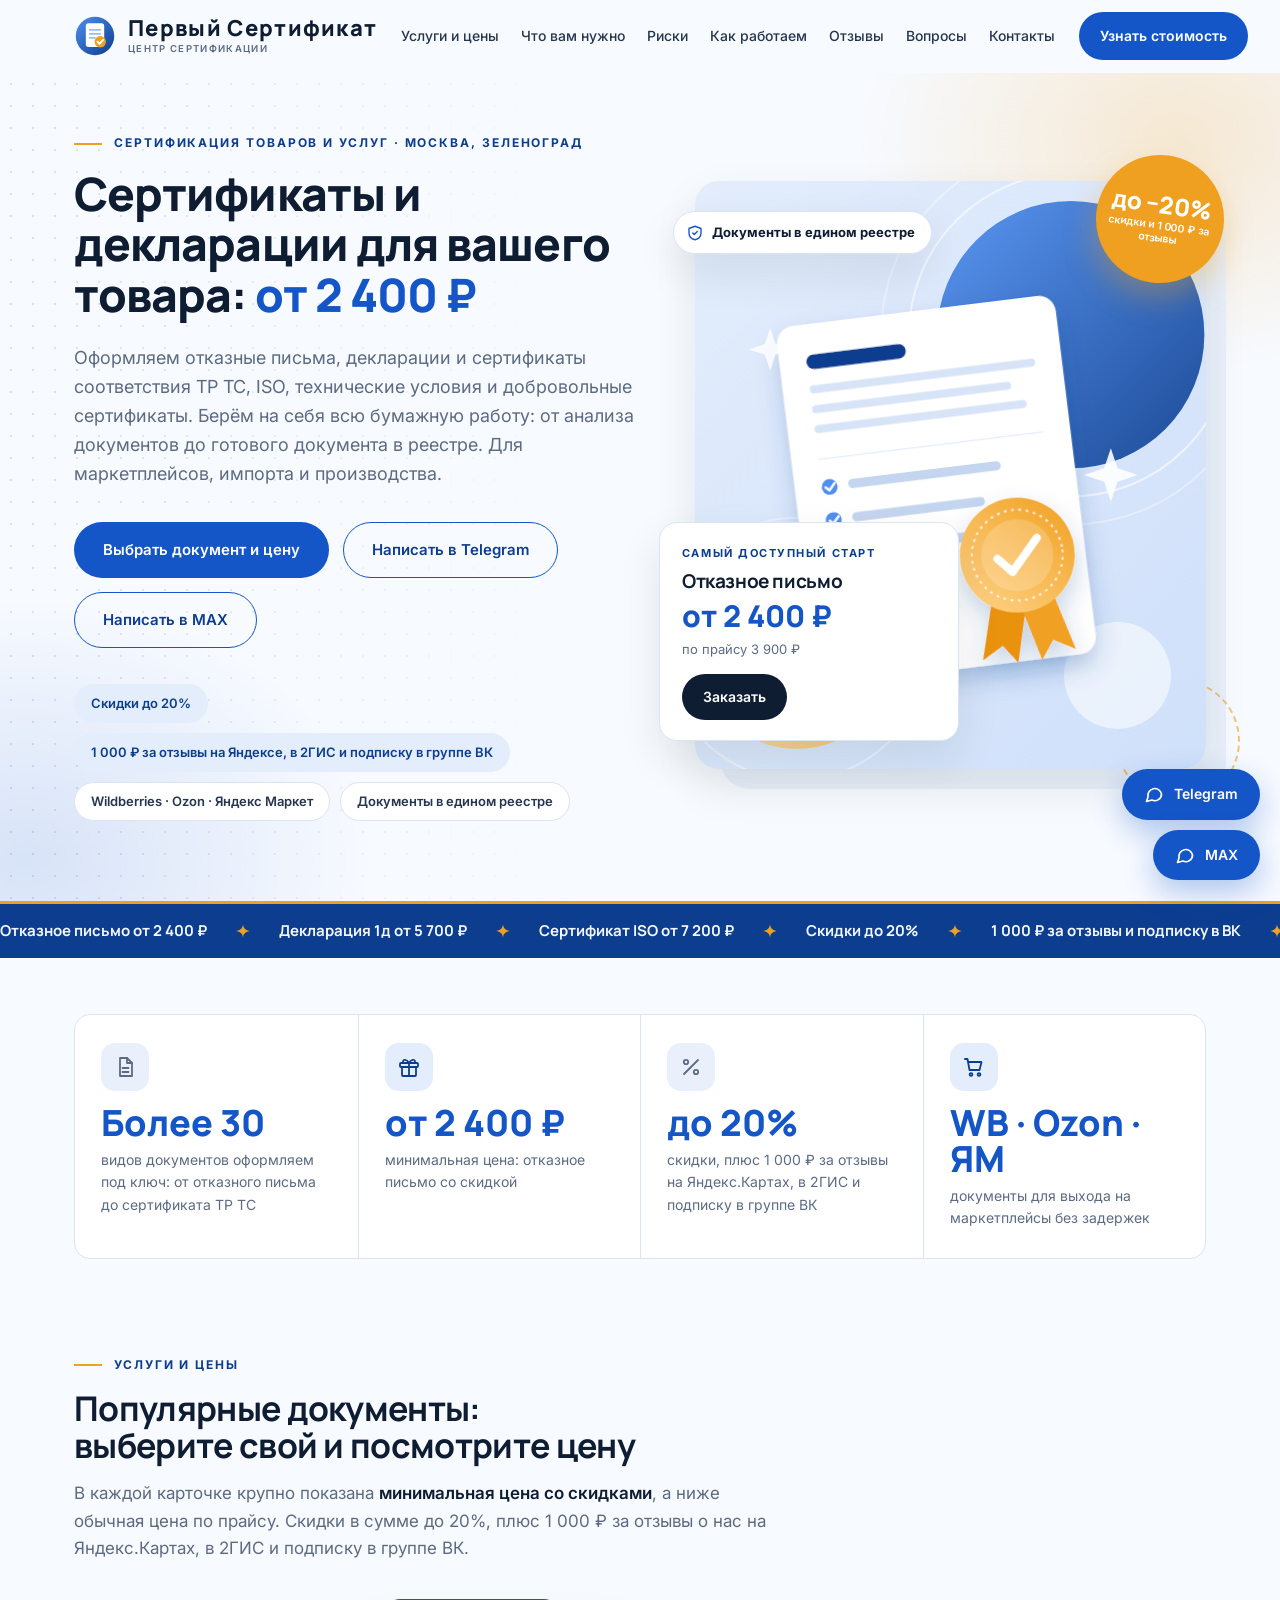
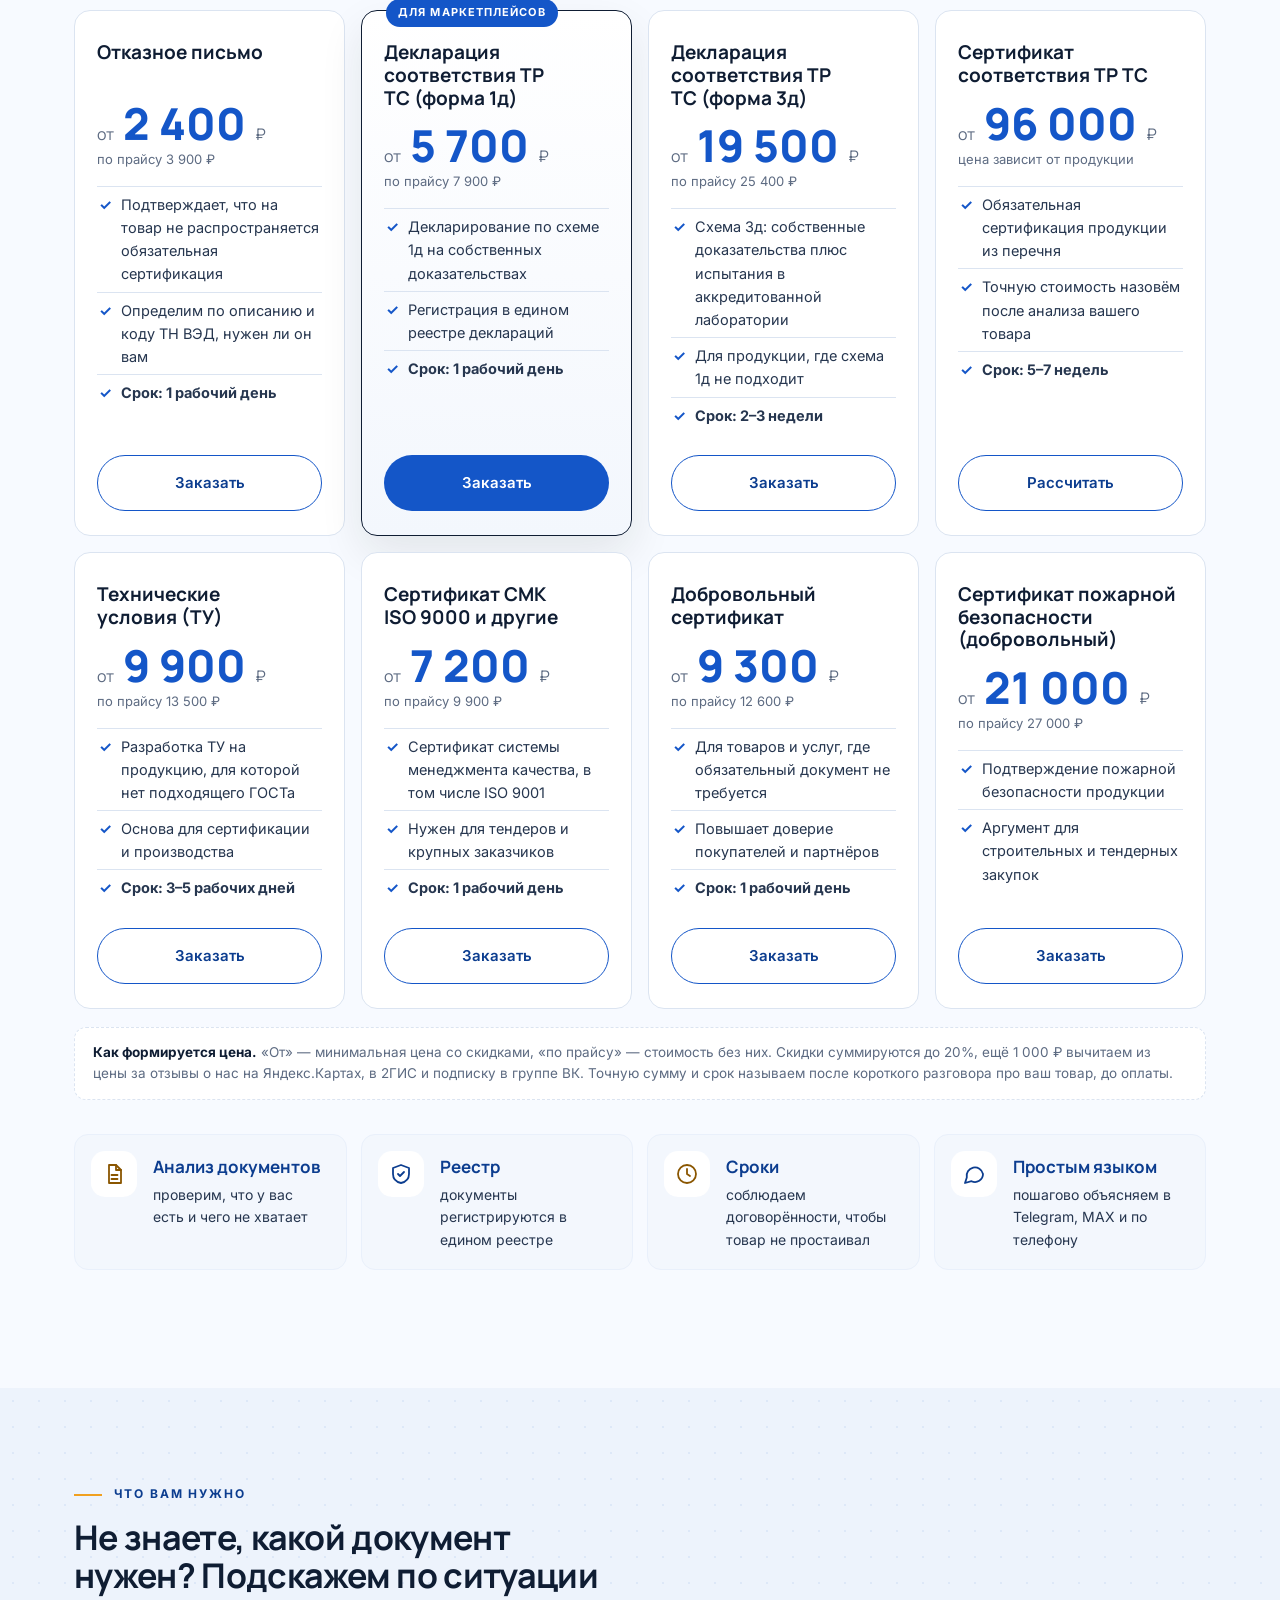
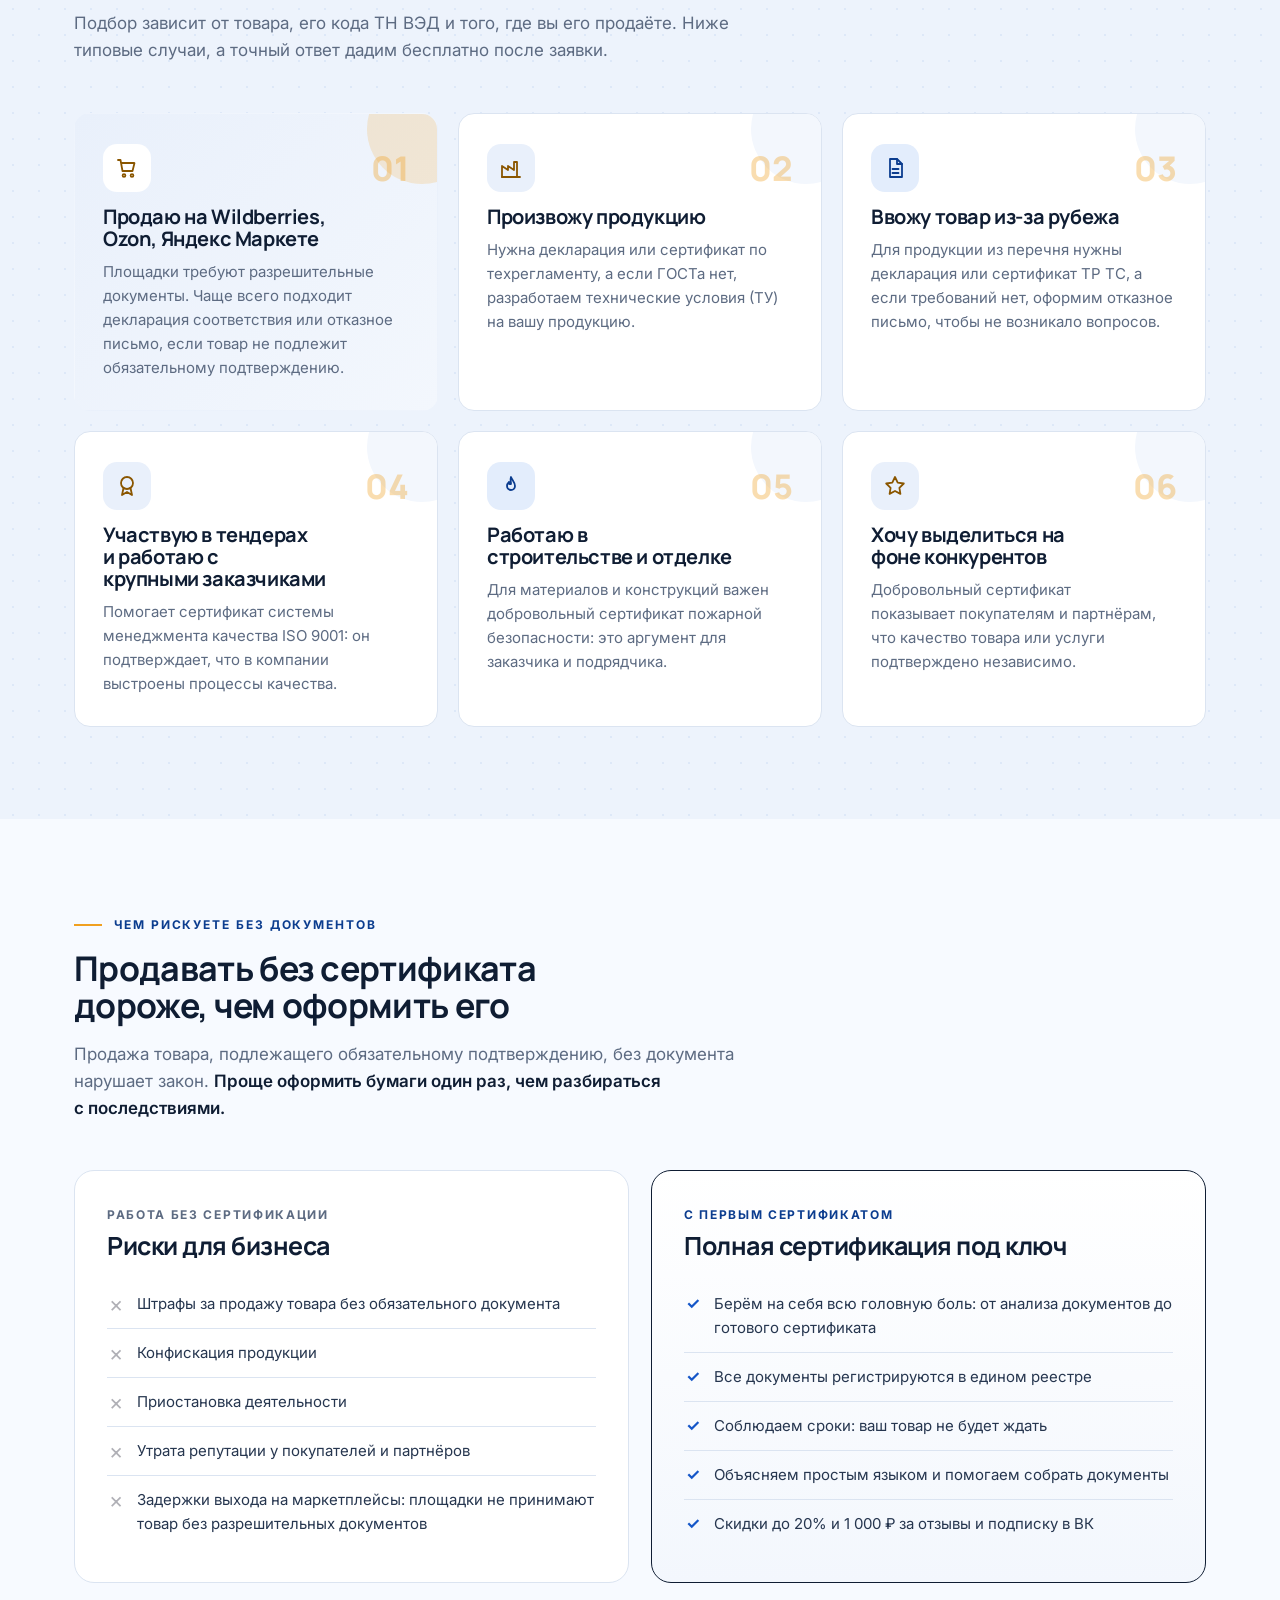
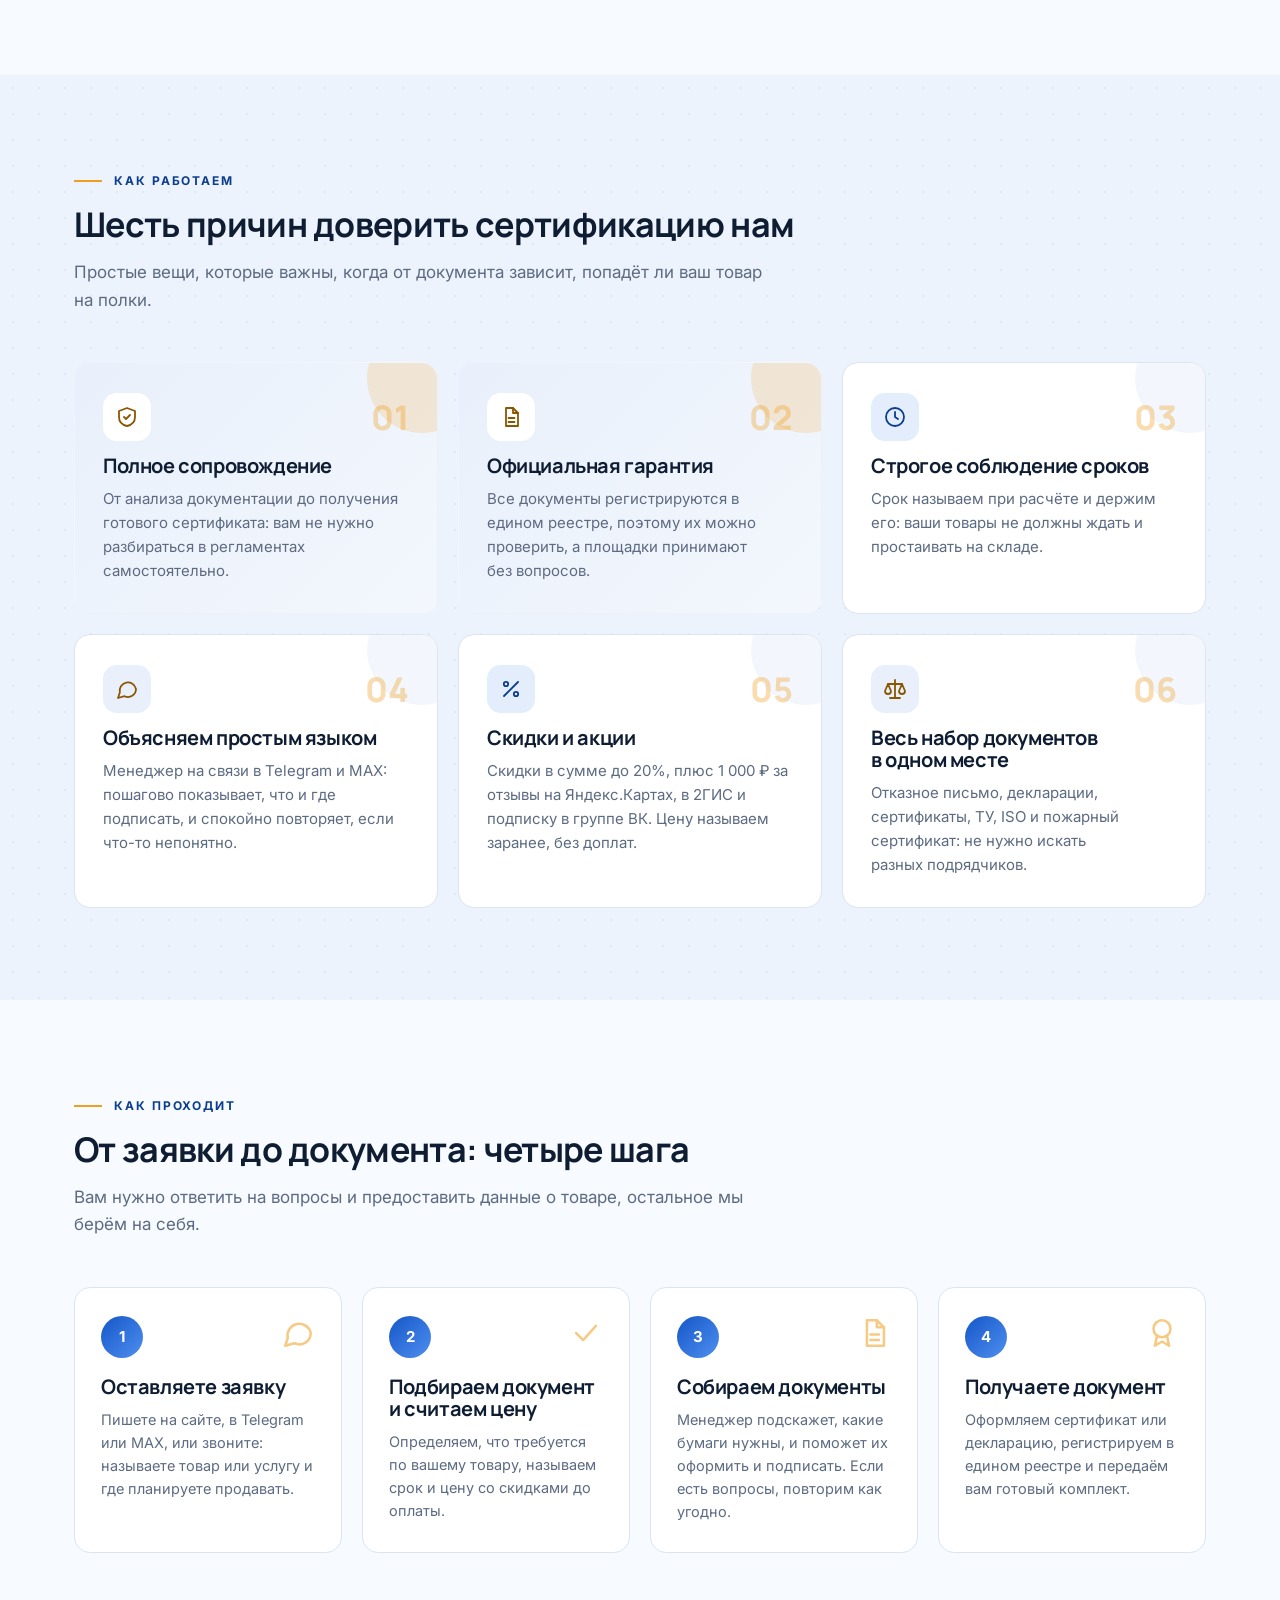
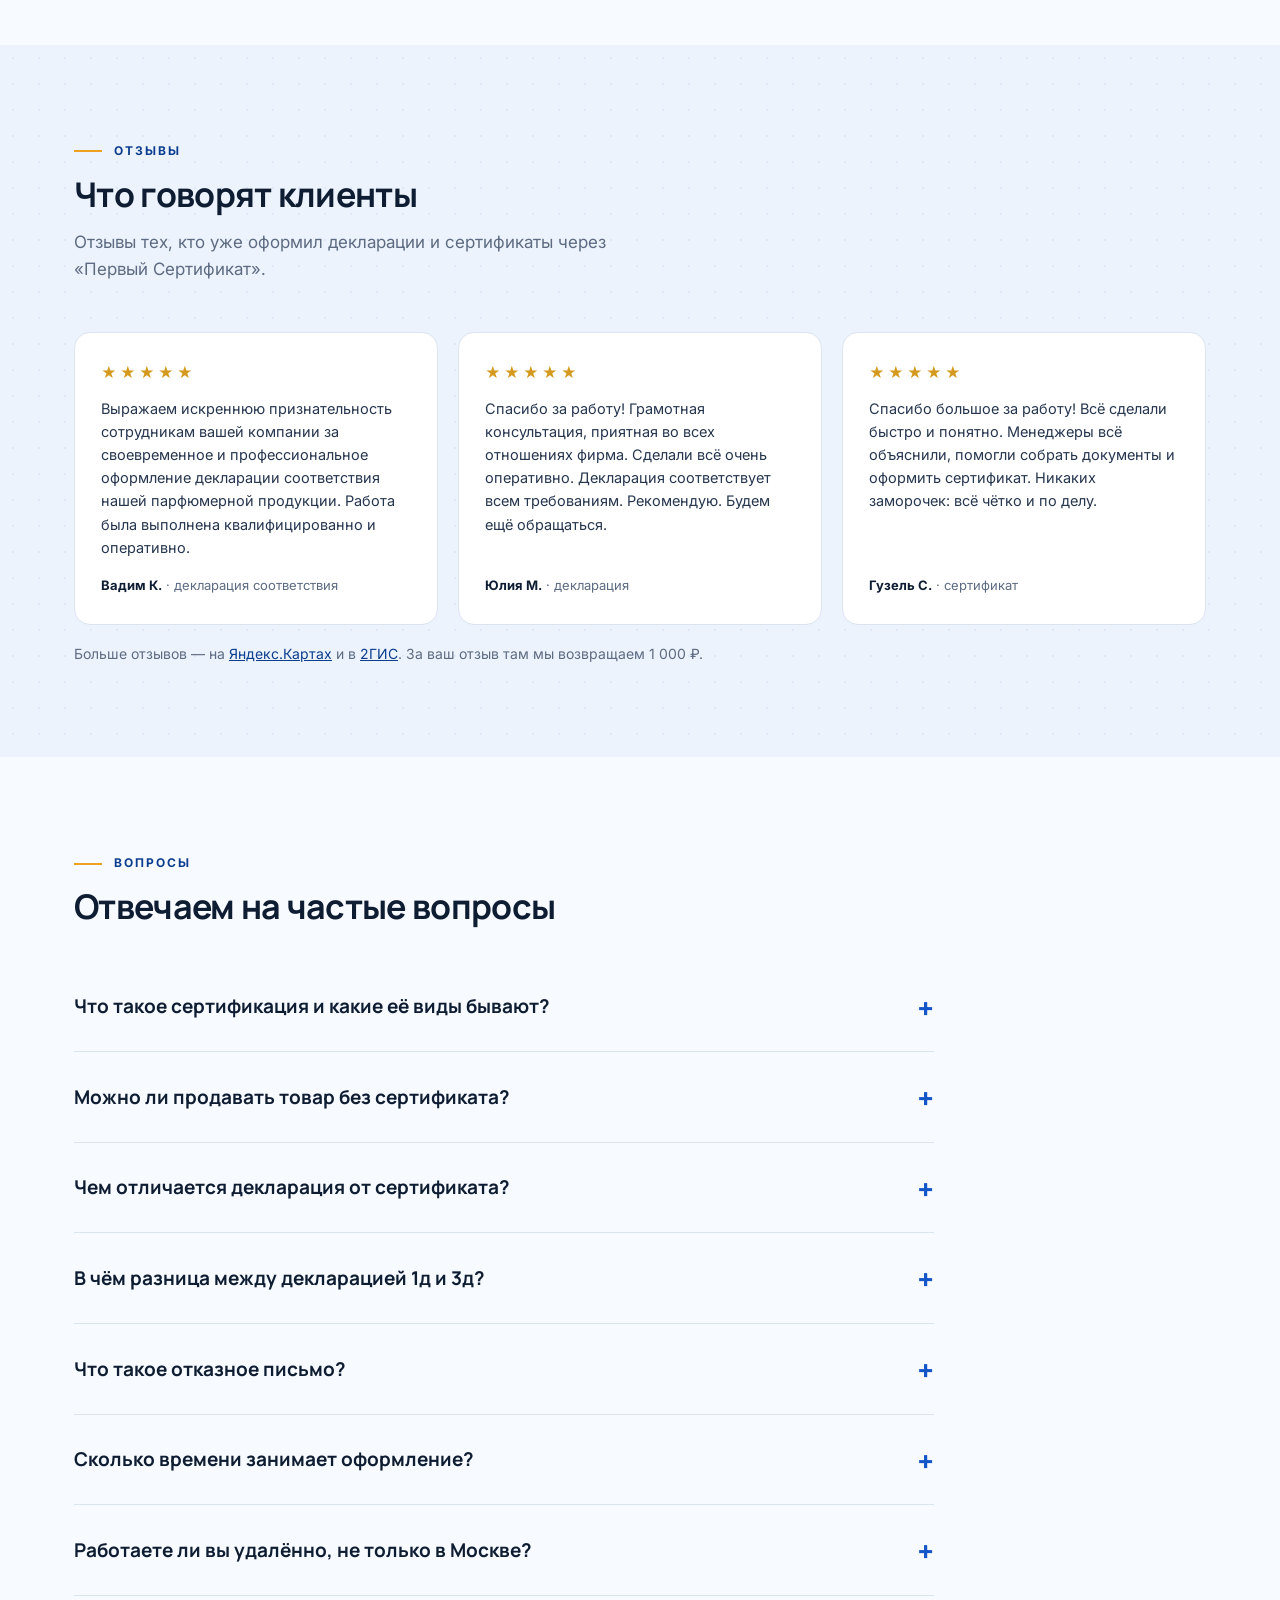
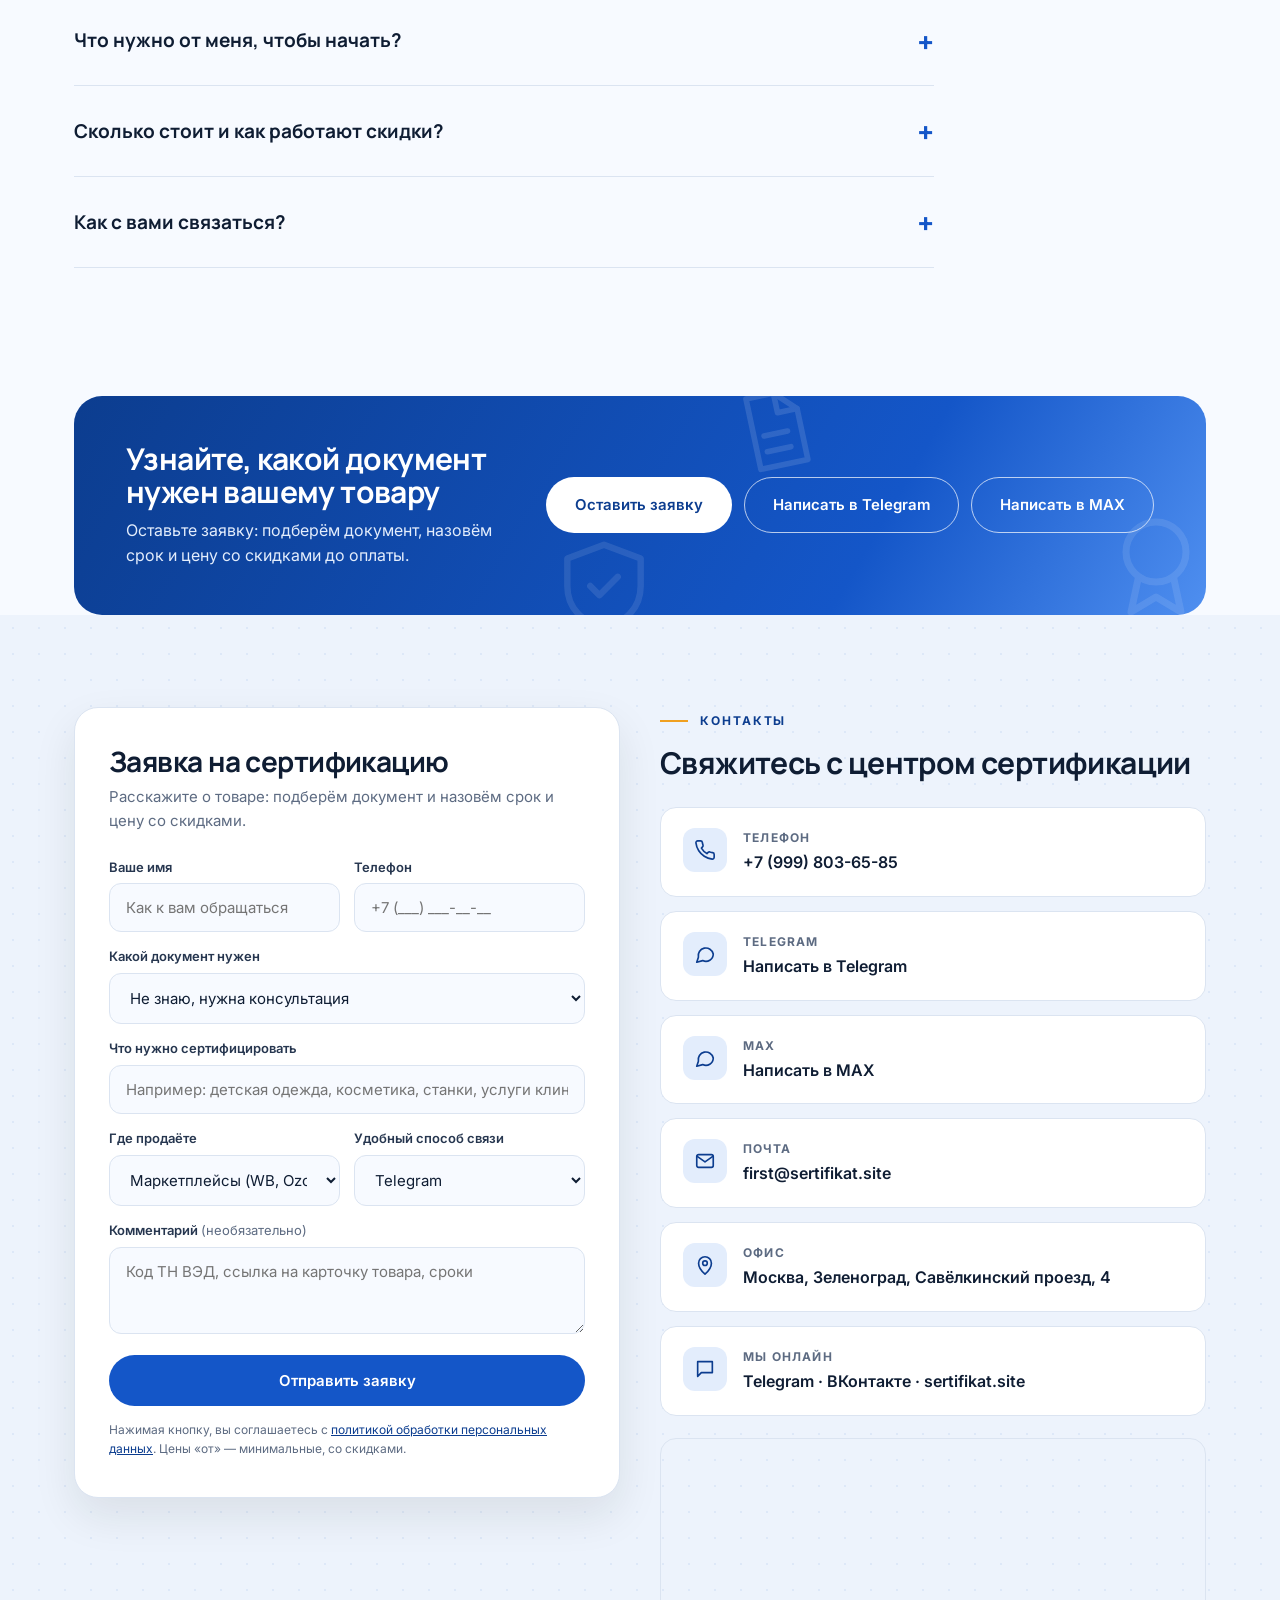
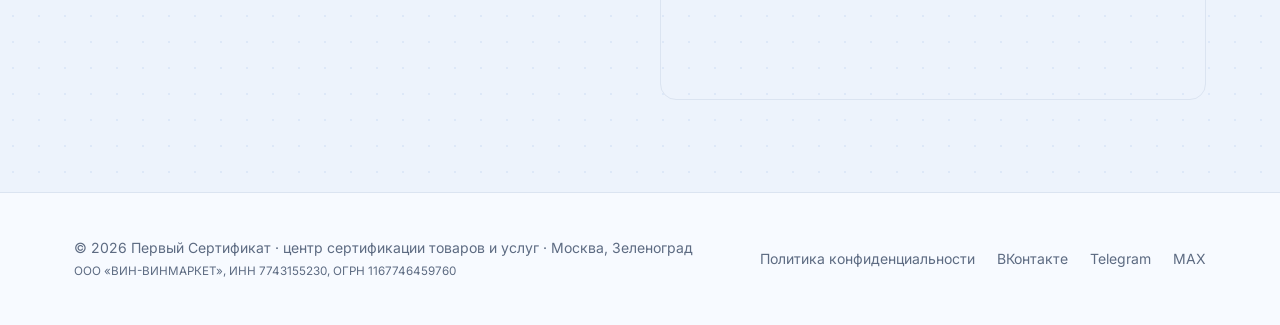
==== commit 0bf1b2f4: "Telegram: все кнопки ведут на t.me/FirstSert" ====
--- a/index.html
+++ b/index.html
@@ -70,7 +70,7 @@
       <p class="hero__lead">Оформляем отказные письма, декларации и сертификаты соответствия ТР ТС, ISO, технические условия и добровольные сертификаты. Берём на себя всю бумажную работу: от анализа документов до готового документа в реестре. Для маркетплейсов, импорта и производства.</p>
       <div class="hero__cta">
         <a href="#prices" class="btn btn--primary">Выбрать документ и цену</a>
-        <a href="https://t.me/Rustam_R_S" target="_blank" rel="noopener" class="btn btn--outline">Написать в Telegram</a>
+        <a href="https://t.me/FirstSert" target="_blank" rel="noopener" class="btn btn--outline">Написать в Telegram</a>
         <a href="https://max.ru/u/f9LHodD0cOJgO6peRQNPILQHI05TbeVEGwHFwjnreoG7O0PzGfiy62sOcVg" target="_blank" rel="noopener" class="btn btn--outline">Написать в MAX</a>
       </div>
       <div class="hero__chips">
@@ -458,7 +458,7 @@
       </div>
       <div class="band__btns">
         <a href="#contact" class="btn btn--light">Оставить заявку</a>
-        <a href="https://t.me/Rustam_R_S" target="_blank" rel="noopener" class="btn btn--ghost">Написать в Telegram</a>
+        <a href="https://t.me/FirstSert" target="_blank" rel="noopener" class="btn btn--ghost">Написать в Telegram</a>
         <a href="https://max.ru/u/f9LHodD0cOJgO6peRQNPILQHI05TbeVEGwHFwjnreoG7O0PzGfiy62sOcVg" target="_blank" rel="noopener" class="btn btn--ghost">Написать в MAX</a>
       </div>
     </div>
@@ -539,7 +539,7 @@
         </div>
         <div class="contact-card">
           <div class="contact-card__icon"><svg class="ic"><use href="#i-chat"/></svg></div>
-          <div><small>Telegram</small><b><a href="https://t.me/Rustam_R_S" target="_blank" rel="noopener">Написать в Telegram</a></b></div>
+          <div><small>Telegram</small><b><a href="https://t.me/FirstSert" target="_blank" rel="noopener">Написать в Telegram</a></b></div>
         </div>
         <div class="contact-card">
           <div class="contact-card__icon"><svg class="ic"><use href="#i-chat"/></svg></div>
@@ -572,15 +572,14 @@
     <div class="footer__links">
       <a href="privacy.html">Политика конфиденциальности</a>
       <a href="https://vk.ru/1sertifikat" target="_blank" rel="noopener">ВКонтакте</a>
-      <a href="https://t.me/FirstSert" target="_blank" rel="noopener">Канал в Telegram</a>
-      <a href="https://t.me/Rustam_R_S" target="_blank" rel="noopener">Telegram</a>
+      <a href="https://t.me/FirstSert" target="_blank" rel="noopener">Telegram</a>
       <a href="https://max.ru/u/f9LHodD0cOJgO6peRQNPILQHI05TbeVEGwHFwjnreoG7O0PzGfiy62sOcVg" target="_blank" rel="noopener">MAX</a>
     </div>
   </div>
 </footer>
 
 <div class="fabs">
-  <a href="https://t.me/Rustam_R_S" target="_blank" rel="noopener" class="fab" aria-label="Написать в Telegram"><svg viewBox="0 0 24 24" fill="none" stroke="currentColor" stroke-width="2" stroke-linecap="round" stroke-linejoin="round"><path d="M21 12a8 8 0 0 1-11.5 7.2L3 21l1.8-5.5A8 8 0 1 1 21 12z"/></svg><span>Telegram</span></a>
+  <a href="https://t.me/FirstSert" target="_blank" rel="noopener" class="fab" aria-label="Написать в Telegram"><svg viewBox="0 0 24 24" fill="none" stroke="currentColor" stroke-width="2" stroke-linecap="round" stroke-linejoin="round"><path d="M21 12a8 8 0 0 1-11.5 7.2L3 21l1.8-5.5A8 8 0 1 1 21 12z"/></svg><span>Telegram</span></a>
   <a href="https://max.ru/u/f9LHodD0cOJgO6peRQNPILQHI05TbeVEGwHFwjnreoG7O0PzGfiy62sOcVg" target="_blank" rel="noopener" class="fab" aria-label="Написать в MAX"><svg viewBox="0 0 24 24" fill="none" stroke="currentColor" stroke-width="2" stroke-linecap="round" stroke-linejoin="round"><path d="M21 12a8 8 0 0 1-11.5 7.2L3 21l1.8-5.5A8 8 0 1 1 21 12z"/></svg><span>MAX</span></a>
 </div>
 
